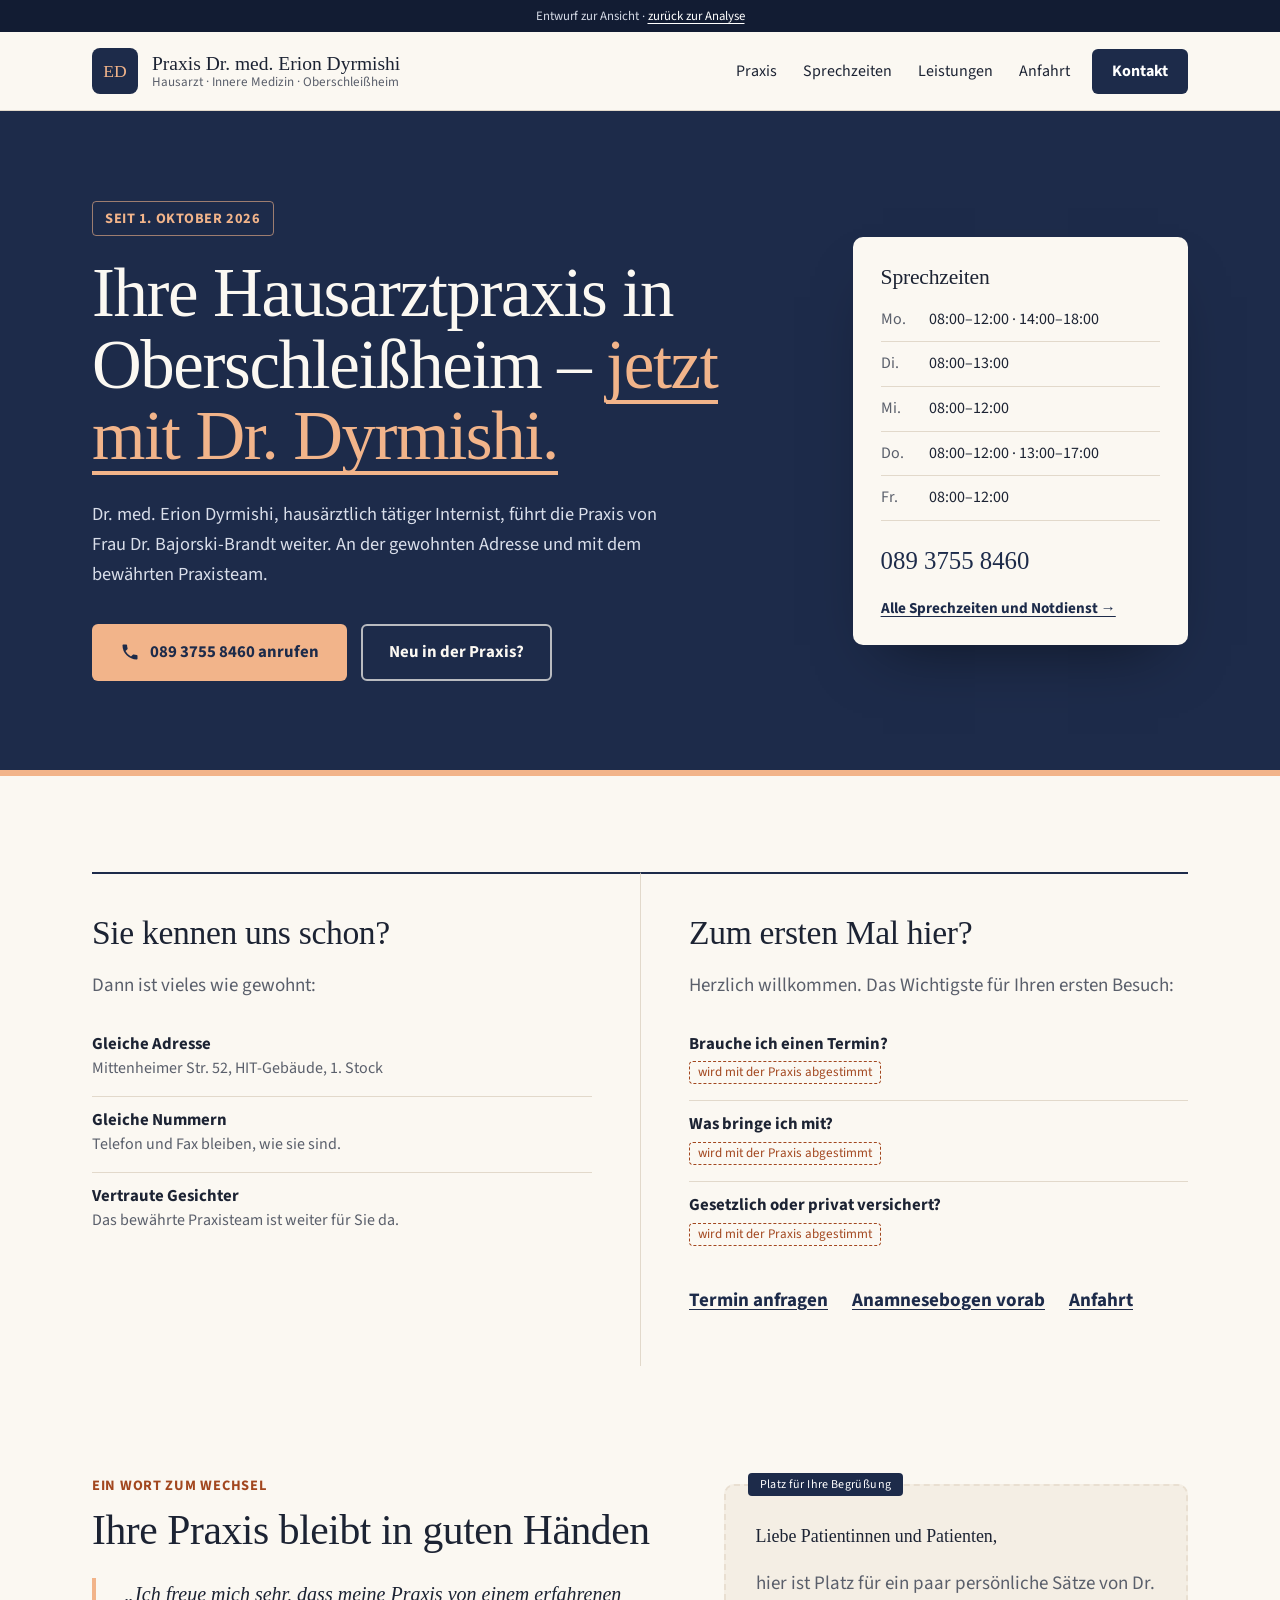
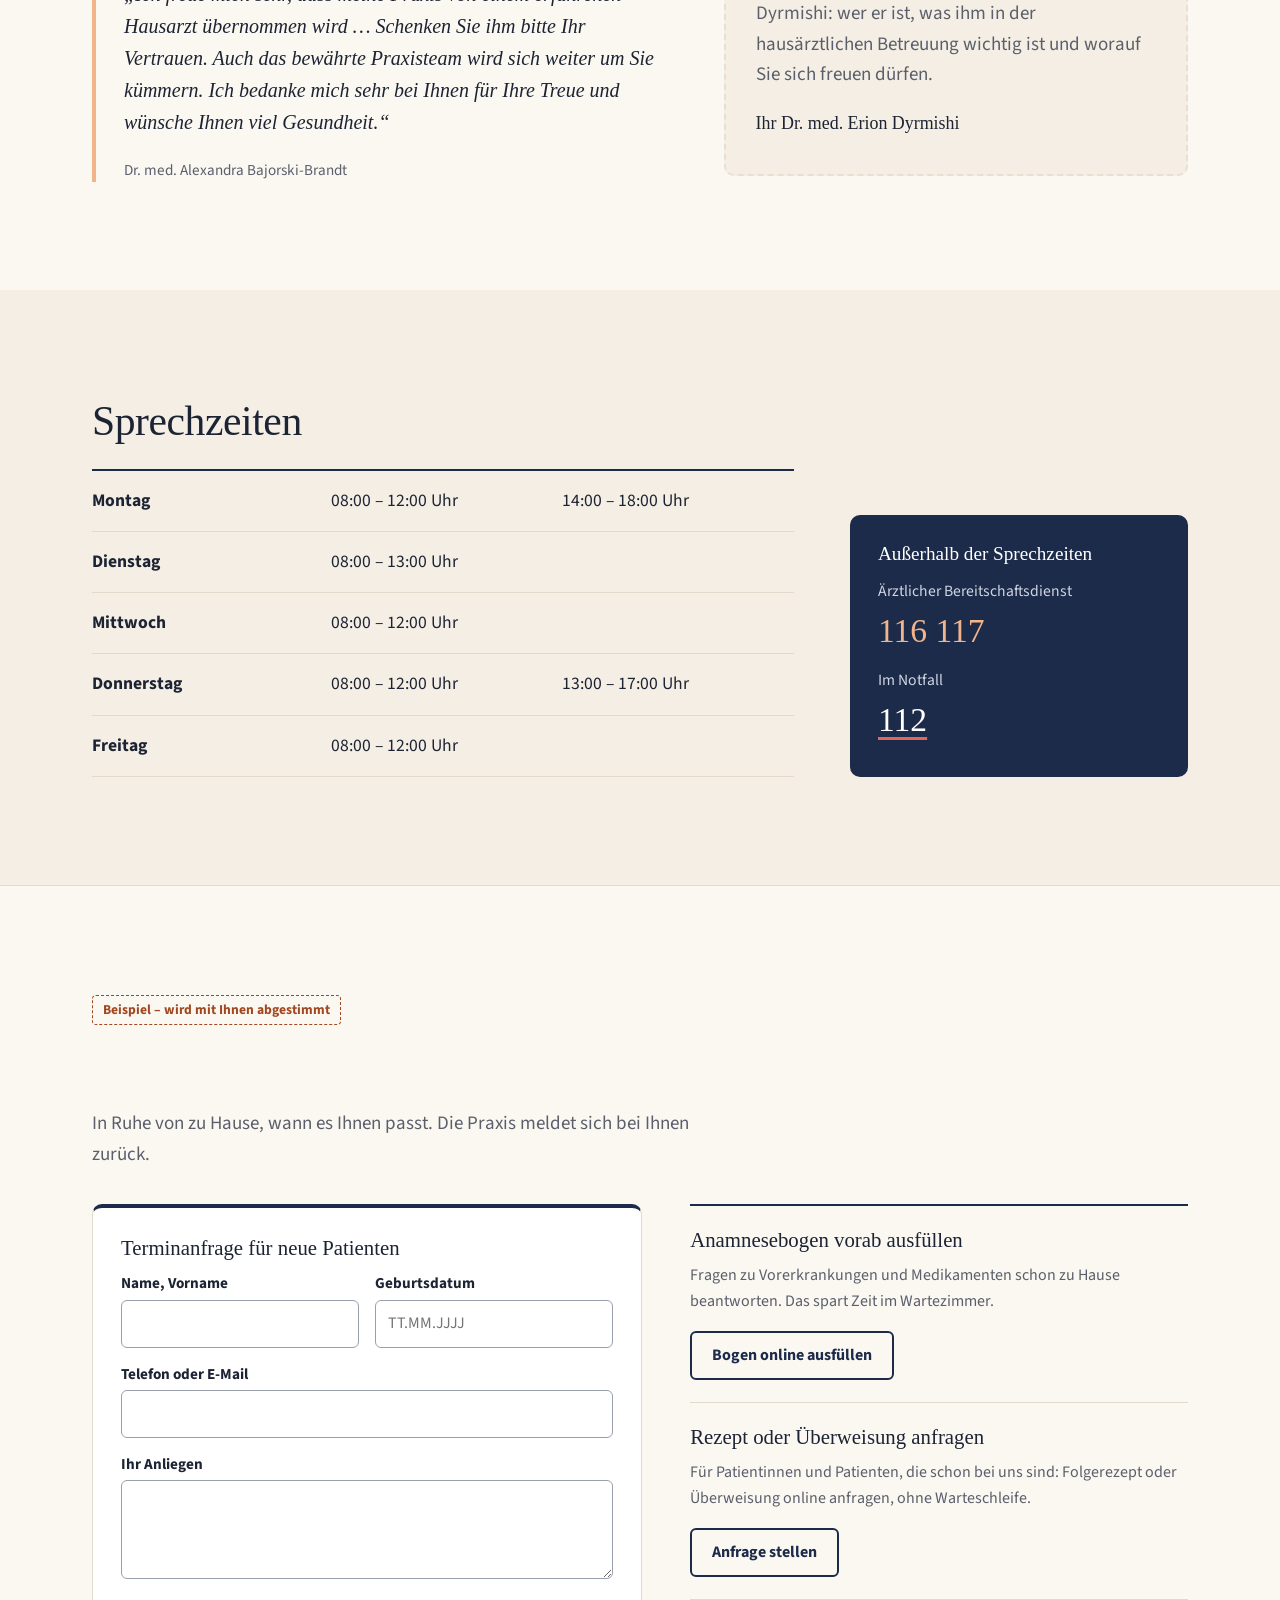
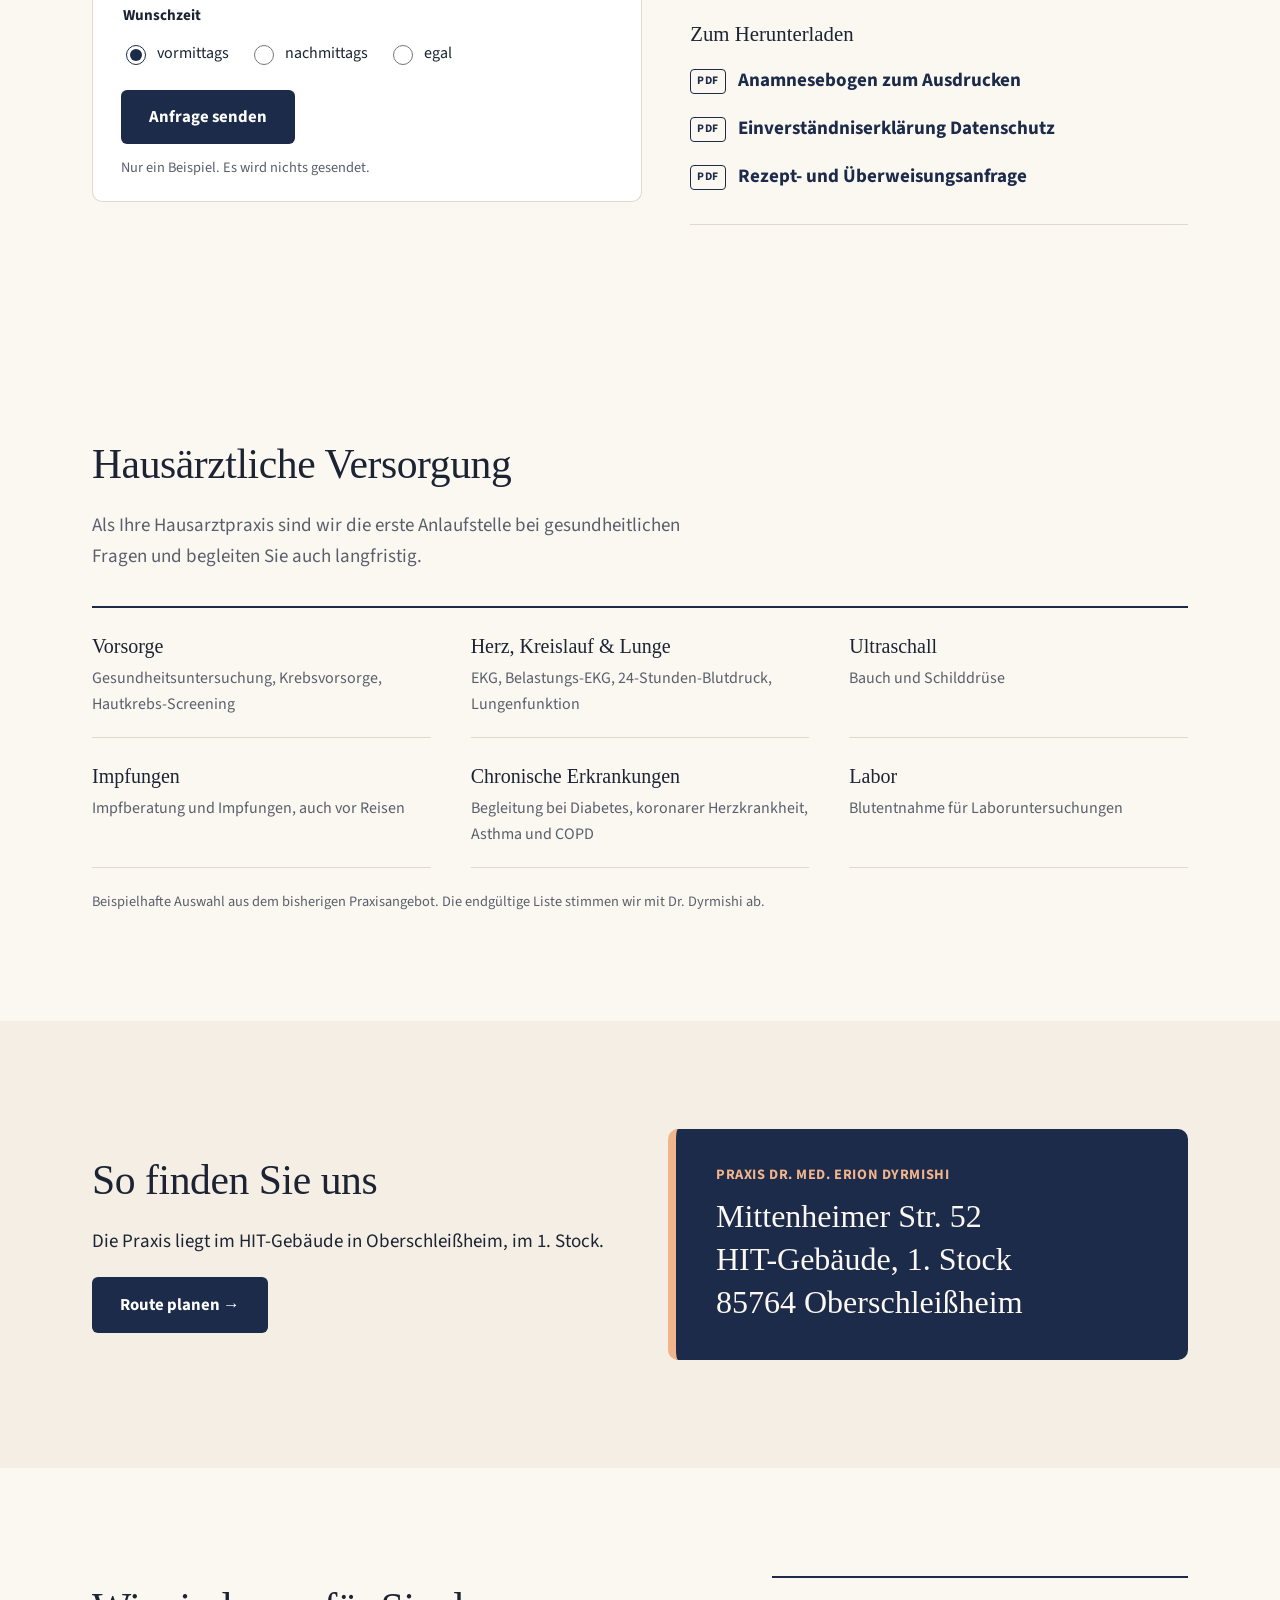
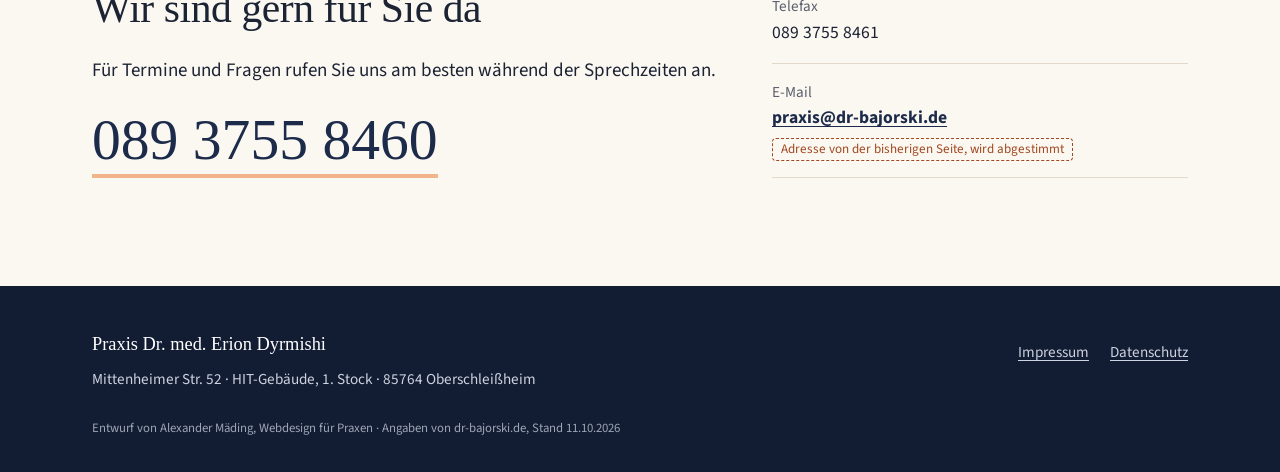
==== startseite/index.html @ 11bfc42f "startseite: online erledigen (terminanfrage, anamnese, rezept, downloads) als beispiel" ====
<!DOCTYPE html>
<html lang="de">
<head>
<meta charset="utf-8">
<meta name="viewport" content="width=device-width, initial-scale=1, viewport-fit=cover">
<title>Hausarztpraxis Dr. med. Erion Dyrmishi &middot; Oberschleißheim (Entwurf)</title>
<meta name="robots" content="noindex, nofollow">
<meta name="description" content="Entwurf: Hausarztpraxis Dr. med. Erion Dyrmishi, Hausarzt und Innere Medizin, Mittenheimer Str. 52, 85764 Oberschleißheim">
<meta name="theme-color" content="#1d2b4a">
<link rel="icon" href="data:image/svg+xml,%3Csvg xmlns='http://www.w3.org/2000/svg' viewBox='0 0 32 32'%3E%3Crect width='32' height='32' rx='8' fill='%231d2b4a'/%3E%3Ctext x='16' y='21' font-size='13' text-anchor='middle' fill='%23f2b48a' font-family='Georgia'%3EED%3C/text%3E%3C/svg%3E">
<link rel="preload" href="../fonts/lora-latin-500-normal.woff2" as="font" type="font/woff2" crossorigin>
<link rel="stylesheet" href="css/seite.css">
<script>document.documentElement.className += ' js';</script>
</head>
<body>

<a class="skip" href="#inhalt">Zum Inhalt springen</a>

<!-- Hinweis Entwurf - klein, damit es nicht stört -->
<p class="entwurf-hinweis">Entwurf zur Ansicht &middot; <a href="../">zurück zur Analyse</a></p>

<header class="kopf">
  <div class="wrap kopf-inner">
    <a class="logo" href="#inhalt">
      <span class="logo-zeichen" aria-hidden="true">ED</span>
      <span class="logo-text">
        <span class="logo-name">Praxis Dr. med. Erion Dyrmishi</span>
        <span class="logo-sub">Hausarzt &middot; Innere Medizin<span class="nur-breit"> &middot; Oberschleißheim</span></span>
      </span>
    </a>
    <button class="burger" type="button" aria-label="Menü" aria-expanded="false" aria-controls="hauptmenue"><span></span><span></span><span></span></button>
    <nav class="menue" id="hauptmenue" aria-label="Hauptmenü">
      <a href="#wechsel">Praxis</a>
      <a href="#sprechzeiten">Sprechzeiten</a>
      <a href="#leistungen">Leistungen</a>
      <a href="#anfahrt">Anfahrt</a>
      <a href="#kontakt" class="menue-kontakt">Kontakt</a>
    </nav>
  </div>
</header>

<main id="inhalt" tabindex="-1">

<!-- Hero - dunkle Farbfläche statt Foto, Übernahme steht im wichtigsten Satz -->
<section class="hero-bereich">
  <div class="wrap hero">
    <div class="hero-text">
      <p class="hero-chip">Seit 1. Oktober 2026</p>
      <h1 class="hero-titel">Ihre Hausarztpraxis in Oberschleißheim &ndash; <span class="unterstrich">jetzt mit Dr.&nbsp;Dyrmishi.</span></h1>
      <p class="hero-sub">Dr. med. Erion Dyrmishi, hausärztlich tätiger Internist, führt die Praxis von Frau Dr. Bajorski-Brandt weiter. An der gewohnten Adresse und mit dem bewährten Praxisteam.</p>
      <div class="hero-btns">
        <a href="tel:+498937558460" class="btn btn-hell hero-anruf">
          <svg class="icon" viewBox="0 0 24 24" aria-hidden="true"><path d="M6.6 10.8a15.2 15.2 0 0 0 6.6 6.6l2.2-2.2c.3-.3.7-.4 1-.2 1.1.4 2.3.6 3.6.6.6 0 1 .4 1 1V20c0 .6-.4 1-1 1A17 17 0 0 1 3 4c0-.6.4-1 1-1h3.5c.6 0 1 .4 1 1 0 1.3.2 2.5.6 3.6.1.3 0 .7-.2 1l-2.3 2.2z"/></svg>
          089&nbsp;3755&nbsp;8460 anrufen
        </a>
        <a href="#neu" class="btn btn-rahmen-hell">Neu in der Praxis?</a>
      </div>
    </div>

    <!-- Sprechzeiten-Karte statt Foto. Handy: nur "Heute" + Telefon (per CSS/JS) -->
    <aside class="zeiten-karte" aria-labelledby="karte-titel">
      <h2 class="karte-titel" id="karte-titel">Sprechzeiten</h2>
      <p class="heute-zeile js-heute" hidden></p>
      <table class="js-zeiten karte-tabelle">
        <tr data-tag="1"><th scope="row">Mo.</th><td>08:00&ndash;12:00 &middot; 14:00&ndash;18:00</td></tr>
        <tr data-tag="2"><th scope="row">Di.</th><td>08:00&ndash;13:00</td></tr>
        <tr data-tag="3"><th scope="row">Mi.</th><td>08:00&ndash;12:00</td></tr>
        <tr data-tag="4"><th scope="row">Do.</th><td>08:00&ndash;12:00 &middot; 13:00&ndash;17:00</td></tr>
        <tr data-tag="5"><th scope="row">Fr.</th><td>08:00&ndash;12:00</td></tr>
      </table>
      <a class="zeiten-tel" href="tel:+498937558460"><span class="nur-handy">Anrufen:&nbsp;</span>089&nbsp;3755&nbsp;8460</a>
      <a class="alle-zeiten" href="#sprechzeiten">Alle Sprechzeiten und Notdienst &rarr;</a>
    </aside>
  </div>
</section>

<!-- Zwei Wege: wer schon da war / wer neu ist (Idee von One Medical) -->
<section class="wege" aria-label="Schnellzugang">
  <div class="wrap wege-inner">
    <div class="weg weg-stamm">
      <h2 class="weg-titel">Sie kennen uns schon?</h2>
      <p class="weg-text">Dann ist vieles wie gewohnt:</p>
      <ul class="weg-liste">
        <li><h3>Gleiche Adresse</h3><p>Mittenheimer Str. 52, HIT-Gebäude, 1.&nbsp;Stock</p></li>
        <li><h3>Gleiche Nummern</h3><p>Telefon und Fax bleiben, wie sie sind.</p></li>
        <li><h3>Vertraute Gesichter</h3><p>Das bewährte Praxisteam ist weiter für Sie da.</p></li>
      </ul>
    </div>
    <div class="weg weg-neu" id="neu">
      <h2 class="weg-titel">Zum ersten Mal hier?</h2>
      <p class="weg-text">Herzlich willkommen. Das Wichtigste für Ihren ersten Besuch:</p>
      <!-- Platzhalter: Antworten mit Dr. Dyrmishi abstimmen, nichts erfinden -->
      <ul class="weg-liste weg-fragen">
        <li><h3>Brauche ich einen Termin?</h3><p class="platzhalter">wird mit der Praxis abgestimmt</p></li>
        <li><h3>Was bringe ich mit?</h3><p class="platzhalter">wird mit der Praxis abgestimmt</p></li>
        <li><h3>Gesetzlich oder privat versichert?</h3><p class="platzhalter">wird mit der Praxis abgestimmt</p></li>
      </ul>
      <p class="weg-links"><a href="#terminanfrage">Termin anfragen</a> <a href="#anamnese">Anamnesebogen vorab</a> <a href="#anfahrt">Anfahrt</a></p>
    </div>
  </div>
</section>

<!-- Wechsel - Brief von Frau Dr. Bajorski-Brandt (Original-Text von ihrer Seite, gekürzt) -->
<section class="abschnitt abschnitt-wechsel" id="wechsel">
  <div class="wrap wechsel">
    <div class="wechsel-text">
      <p class="eyebrow reveal">Ein Wort zum Wechsel</p>
      <h2 class="reveal">Ihre Praxis bleibt in guten Händen</h2>
      <figure class="zitat reveal">
        <blockquote>
          <p>&bdquo;Ich freue mich sehr, dass meine Praxis von einem erfahrenen Hausarzt übernommen wird &hellip; Schenken Sie ihm bitte Ihr Vertrauen. Auch das bewährte Praxisteam wird sich weiter um Sie kümmern. Ich bedanke mich sehr bei Ihnen für Ihre Treue und wünsche Ihnen viel Gesundheit.&ldquo;</p>
        </blockquote>
        <figcaption>Dr. med. Alexandra Bajorski-Brandt</figcaption>
      </figure>
    </div>
    <!-- Platzhalter: hier gehört ein Gruß von Dr. Dyrmishi selbst hin -->
    <div class="gruss-platz reveal">
      <span class="gruss-label">Platz für Ihre Begrüßung</span>
      <p class="gruss-titel">Liebe Patientinnen und Patienten,</p>
      <p>hier ist Platz für ein paar persönliche Sätze von Dr. Dyrmishi: wer er ist, was ihm in der hausärztlichen Betreuung wichtig ist und worauf Sie sich freuen dürfen.</p>
      <p class="gruss-unterschrift">Ihr Dr. med. Erion Dyrmishi</p>
    </div>
  </div>
</section>

<!-- Sprechzeiten ausführlich + Notfall -->
<section class="abschnitt abschnitt-zeiten" id="sprechzeiten">
  <div class="wrap zeiten">
    <div>
      <h2 class="reveal">Sprechzeiten</h2>
      <table class="zeiten-tabelle js-zeiten reveal">
        <tr data-tag="1"><th scope="row">Montag</th><td>08:00 &ndash; 12:00 Uhr</td><td>14:00 &ndash; 18:00 Uhr</td></tr>
        <tr data-tag="2"><th scope="row">Dienstag</th><td>08:00 &ndash; 13:00 Uhr</td><td></td></tr>
        <tr data-tag="3"><th scope="row">Mittwoch</th><td>08:00 &ndash; 12:00 Uhr</td><td></td></tr>
        <tr data-tag="4"><th scope="row">Donnerstag</th><td>08:00 &ndash; 12:00 Uhr</td><td>13:00 &ndash; 17:00 Uhr</td></tr>
        <tr data-tag="5"><th scope="row">Freitag</th><td>08:00 &ndash; 12:00 Uhr</td><td></td></tr>
      </table>
    </div>
    <div class="notfall reveal">
      <h3>Außerhalb der Sprechzeiten</h3>
      <p>Ärztlicher Bereitschaftsdienst</p>
      <a class="notfall-nr" href="tel:116117">116 117</a>
      <p>Im Notfall</p>
      <a class="notfall-nr notfall-112" href="tel:112">112</a>
    </div>
  </div>
</section>

<!-- Online erledigen - Beispiel-Funktionen, die dem Team Telefon und E-Mails abnehmen.
     Alles Attrappe: Formular verschickt nichts, Downloads sind Platzhalter -->
<section class="abschnitt abschnitt-online" id="online">
  <div class="wrap">
    <p class="beispiel-chip reveal">Beispiel &ndash; wird mit Ihnen abgestimmt</p>
    <h2 class="reveal">Vieles geht auch ohne Anruf</h2>
    <p class="abschnitt-text reveal">In Ruhe von zu Hause, wann es Ihnen passt. Die Praxis meldet sich bei Ihnen zurück.</p>

    <div class="online">
      <!-- Terminanfrage für neue Patienten -->
      <form class="termin-form reveal" id="terminanfrage" novalidate aria-describedby="termin-hinweis">
        <h3>Terminanfrage für neue Patienten</h3>
        <div class="feld-reihe">
          <p class="feld"><label for="t-name">Name, Vorname</label><input id="t-name" name="name" type="text" autocomplete="off"></p>
          <p class="feld"><label for="t-geb">Geburtsdatum</label><input id="t-geb" name="geburtsdatum" type="text" inputmode="numeric" placeholder="TT.MM.JJJJ" autocomplete="off"></p>
        </div>
        <p class="feld"><label for="t-kontakt">Telefon oder E-Mail</label><input id="t-kontakt" name="kontakt" type="text" autocomplete="off"></p>
        <p class="feld"><label for="t-anliegen">Ihr Anliegen</label><textarea id="t-anliegen" name="anliegen" rows="3"></textarea></p>
        <fieldset class="feld wunsch">
          <legend>Wunschzeit</legend>
          <label><input type="radio" name="wunsch" value="vormittags" checked> vormittags</label>
          <label><input type="radio" name="wunsch" value="nachmittags"> nachmittags</label>
          <label><input type="radio" name="wunsch" value="egal"> egal</label>
        </fieldset>
        <button class="btn btn-dunkel" type="submit">Anfrage senden</button>
        <p class="form-hinweis" id="termin-hinweis" role="status" aria-live="polite">Nur ein Beispiel. Es wird nichts gesendet.</p>
      </form>

      <div class="online-rechts">
        <!-- Anamnesebogen vorab -->
        <div class="online-punkt reveal" id="anamnese">
          <h3>Anamnesebogen vorab ausfüllen</h3>
          <p>Fragen zu Vorerkrankungen und Medikamenten schon zu Hause beantworten. Das spart Zeit im Wartezimmer.</p>
          <a href="#anamnese" class="btn btn-rahmen" data-demo="anamnese">Bogen online ausfüllen</a>
        </div>
        <!-- Rezept / Überweisung für Stammpatienten -->
        <div class="online-punkt reveal" id="rezept">
          <h3>Rezept oder Überweisung anfragen</h3>
          <p>Für Patientinnen und Patienten, die schon bei uns sind: Folgerezept oder Überweisung online anfragen, ohne Warteschleife.</p>
          <a href="#rezept" class="btn btn-rahmen" data-demo="rezept">Anfrage stellen</a>
        </div>
        <!-- Downloads - nur Beispiel-Titel, keine echten Dokumente -->
        <div class="online-punkt reveal" id="downloads">
          <h3>Zum Herunterladen</h3>
          <ul class="downloads">
            <li><a href="#downloads" data-demo="download"><span class="dl-typ">PDF</span>Anamnesebogen zum Ausdrucken</a></li>
            <li><a href="#downloads" data-demo="download"><span class="dl-typ">PDF</span>Einverständniserklärung Datenschutz</a></li>
            <li><a href="#downloads" data-demo="download"><span class="dl-typ">PDF</span>Rezept- und Überweisungsanfrage</a></li>
          </ul>
        </div>
      </div>
    </div>
  </div>
</section>

<!-- Leistungen - schlichte Liste statt Kacheln. Auswahl aus dem bisherigen Angebot, wird abgestimmt -->
<section class="abschnitt abschnitt-leistungen" id="leistungen">
  <div class="wrap">
    <h2 class="reveal">Hausärztliche Versorgung</h2>
    <p class="abschnitt-text reveal">Als Ihre Hausarztpraxis sind wir die erste Anlaufstelle bei gesundheitlichen Fragen und begleiten Sie auch langfristig.</p>
    <dl class="leistungen reveal">
      <div><dt>Vorsorge</dt><dd>Gesundheitsuntersuchung, Krebsvorsorge, Hautkrebs-Screening</dd></div>
      <div><dt>Herz, Kreislauf &amp; Lunge</dt><dd>EKG, Belastungs-EKG, 24-Stunden-Blutdruck, Lungenfunktion</dd></div>
      <div><dt>Ultraschall</dt><dd>Bauch und Schilddrüse</dd></div>
      <div><dt>Impfungen</dt><dd>Impfberatung und Impfungen, auch vor Reisen</dd></div>
      <div><dt>Chronische Erkrankungen</dt><dd>Begleitung bei Diabetes, koronarer Herzkrankheit, Asthma und COPD</dd></div>
      <div><dt>Labor</dt><dd>Blutentnahme für Laboruntersuchungen</dd></div>
    </dl>
    <p class="leistungen-hinweis reveal">Beispielhafte Auswahl aus dem bisherigen Praxisangebot. Die endgültige Liste stimmen wir mit Dr. Dyrmishi ab.</p>
  </div>
</section>

<!-- Anfahrt - Adresse groß als Farbfläche, Karte erst nach Klick (Datenschutz) -->
<section class="abschnitt abschnitt-anfahrt" id="anfahrt">
  <div class="wrap anfahrt">
    <div>
      <h2 class="reveal">So finden Sie uns</h2>
      <p class="reveal">Die Praxis liegt im HIT-Gebäude in Oberschleißheim, im 1.&nbsp;Stock.</p>
      <a href="#anfahrt" class="btn btn-dunkel reveal" data-demo="route">Route planen&nbsp;&rarr;</a>
    </div>
    <address class="adress-block reveal">
      <span class="adress-klein">Praxis Dr. med. Erion Dyrmishi</span>
      Mittenheimer Str.&nbsp;52<br>
      HIT-Gebäude, 1.&nbsp;Stock<br>
      85764 Oberschleißheim
    </address>
  </div>
</section>

<!-- Kontakt - Telefonnummer groß, sie ist das Wichtigste -->
<section class="abschnitt abschnitt-kontakt" id="kontakt">
  <div class="wrap kontakt">
    <div>
      <h2 class="reveal">Wir sind gern für Sie da</h2>
      <p class="reveal">Für Termine und Fragen rufen Sie uns am besten während der Sprechzeiten an.</p>
      <a class="kontakt-tel reveal" href="tel:+498937558460">089&nbsp;3755&nbsp;8460</a>
    </div>
    <ul class="kontakt-liste reveal">
      <li><span>Telefax</span>089&nbsp;3755&nbsp;8461</li>
      <li><span>E-Mail</span><a href="mailto:praxis@dr-bajorski.de" data-demo="mail">praxis@dr-bajorski.de</a><small class="platzhalter">Adresse von der bisherigen Seite, wird abgestimmt</small></li>
    </ul>
  </div>
</section>

</main>

<footer class="fuss">
  <div class="wrap fuss-inner">
    <div>
      <p class="fuss-name">Praxis Dr. med. Erion Dyrmishi</p>
      <p>Mittenheimer Str. 52 &middot; HIT-Gebäude, 1. Stock &middot; 85764 Oberschleißheim</p>
    </div>
    <p class="fuss-links"><a href="#inhalt" data-demo="recht">Impressum</a> <a href="#inhalt" data-demo="recht">Datenschutz</a></p>
  </div>
  <p class="wrap fuss-klein">Entwurf von Alexander Mäding, Webdesign für Praxen &middot; Angaben von dr-bajorski.de, Stand 11.10.2026</p>
</footer>

<!-- Handy hoch: Leiste unten. Handy quer: runder Anruf-Knopf -->
<div class="handy-leiste">
  <a href="tel:+498937558460" class="btn btn-dunkel">Anrufen</a>
  <a href="#sprechzeiten" class="btn btn-rahmen">Sprechzeiten</a>
</div>
<a class="anruf-rund" href="tel:+498937558460" aria-label="Praxis anrufen: 089 3755 8460">
  <svg class="icon" viewBox="0 0 24 24" aria-hidden="true"><path d="M6.6 10.8a15.2 15.2 0 0 0 6.6 6.6l2.2-2.2c.3-.3.7-.4 1-.2 1.1.4 2.3.6 3.6.6.6 0 1 .4 1 1V20c0 .6-.4 1-1 1A17 17 0 0 1 3 4c0-.6.4-1 1-1h3.5c.6 0 1 .4 1 1 0 1.3.2 2.5.6 3.6.1.3 0 .7-.2 1l-2.3 2.2z"/></svg>
</a>

<p class="hinweis-toast" id="hinweis" role="status" aria-live="polite"></p>

<script src="js/seite.js"></script>
</body>
</html>
---- startseite/css/seite.css ----
/* Entwurf Startseite Dyrmishi - eigene Seite, gleiche Farben wie die Analyse */

/* Schriften lokal (OFL) */
@font-face {
  font-family: "Lora";
  src: url("../../fonts/lora-latin-500-normal.woff2") format("woff2");
  font-weight: 500;
  font-style: normal;
  font-display: swap;
}
@font-face {
  font-family: "Lora";
  src: url("../../fonts/lora-latin-500-italic.woff2") format("woff2");
  font-weight: 500;
  font-style: italic;
  font-display: swap;
}
@font-face {
  font-family: "Source Sans 3";
  src: url("../../fonts/source-sans-3-latin-400-normal.woff2") format("woff2");
  font-weight: 400;
  font-display: swap;
}
@font-face {
  font-family: "Source Sans 3";
  src: url("../../fonts/source-sans-3-latin-700-normal.woff2") format("woff2");
  font-weight: 700;
  font-display: swap;
}

/* Nachtrag: mutiger, ohne Grün und ohne weiche Blobs.
   Tinte (Nachtblau) als große Fläche, Apricot als einziger warmer Akzent, Papier als Grund.
   Kontraste: Papier auf Tinte 13:1, Apricot auf Tinte 7,8:1, Terrakotta auf Papier 5,7:1 */
:root {
  --tinte: #1d2b4a;
  --tinte-tief: #121c33;
  --tinte-2: #2a3a5e;
  --apricot: #f2b48a;
  --apricot-hell: #fbe3d1;
  --terrakotta: #a2471f;
  --papier: #fbf8f2;
  --papier-2: #f4eee4;
  --sand: #e9dfd1;
  --text: #1c2333;
  --grau: #5a5f6b;
  --linie: #e2d9cb;
  --rot: #a83a2c;
  --serif: "Lora", Georgia, "Times New Roman", serif;
  --sans: "Source Sans 3", -apple-system, BlinkMacSystemFont, "Segoe UI", Roboto, Arial, sans-serif;
  --radius: 10px; /* bewusst kleine Radien, wirkt weniger nach Baukasten */
}

*, *::before, *::after { box-sizing: border-box; }
html { scroll-behavior: smooth; -webkit-text-size-adjust: 100%; }

body {
  margin: 0;
  font-family: var(--sans);
  font-size: 1.1875rem; /* 19px wie NHS, in rem damit "Schrift größer" greift */
  line-height: 1.6;
  color: var(--text);
  background: var(--papier);
}

h1, h2, h3 {
  font-family: var(--serif);
  font-weight: 500;
  line-height: 1.15;
  margin: 0 0 .55em;
  overflow-wrap: break-word;
  hyphens: auto;
}
h2 { font-size: clamp(1.8rem, 3.4vw, 2.6rem); letter-spacing: -.01em; }
h3 { font-size: 1.2rem; }
p { margin: 0 0 1em; }
a { color: var(--tinte); text-underline-offset: 3px; }
a:hover { color: var(--terrakotta); }
a:focus-visible, button:focus-visible, main:focus-visible {
  outline: 3px solid var(--terrakotta);
  outline-offset: 3px;
}
main:focus { outline: none; }

.wrap { max-width: 1160px; margin: 0 auto; padding: 0 32px; }
section[id] { scroll-margin-top: 84px; }

/* Zum Inhalt springen - nur bei Tastatur sichtbar */
.skip {
  position: absolute;
  left: 12px;
  top: -60px;
  z-index: 100;
  padding: 10px 16px;
  background: var(--tinte);
  color: #fff;
  border-radius: 6px;
}
.skip:focus { top: 12px; color: #fff; }

.entwurf-hinweis {
  margin: 0;
  padding: 6px 16px;
  background: var(--tinte-tief);
  color: #d5dae6;
  font-size: .8rem;
  text-align: center;
}
.entwurf-hinweis a { color: #fff; }

/* Kopf */
.kopf {
  position: sticky;
  top: 0;
  z-index: 20;
  background: var(--papier);
  border-bottom: 1px solid var(--linie);
}
.kopf-inner {
  display: flex;
  align-items: center;
  justify-content: space-between;
  min-height: 78px;
  gap: 20px;
}
.logo { display: flex; align-items: center; gap: 14px; text-decoration: none; color: var(--text); }
.logo-zeichen {
  width: 46px; height: 46px;
  border-radius: 8px;
  background: var(--tinte);
  color: var(--apricot);
  font-family: var(--serif);
  font-size: 1.1rem;
  display: flex;
  align-items: center;
  justify-content: center;
  flex-shrink: 0;
}
.logo-text { line-height: 1.2; }
.logo-name { display: block; font-family: var(--serif); font-size: 1.22rem; }
.logo-sub { display: block; font-size: .82rem; color: var(--grau); }
.nur-schmal, .nur-handy { display: none; }

.menue { display: flex; align-items: center; gap: 2px; }
.menue a {
  padding: 12px 12px;
  text-decoration: none;
  color: var(--text);
  font-size: 1rem;
  white-space: nowrap;
}
.menue a:hover { color: var(--terrakotta); text-decoration: underline; }
.menue .menue-kontakt {
  margin-left: 8px;
  padding: 10px 20px;
  border-radius: 6px;
  background: var(--tinte);
  color: #fff;
  font-weight: 700;
}
.menue .menue-kontakt:hover { background: var(--tinte-tief); color: #fff; text-decoration: none; }
.burger { display: none; }

/* Hero - große Tinten-Fläche, keine Deko-Formen */
.hero-bereich {
  background: var(--tinte);
  color: var(--papier);
  border-bottom: 6px solid var(--apricot);
}
.hero {
  display: grid;
  grid-template-columns: 1.35fr .65fr;
  gap: 64px;
  align-items: center;
  padding-top: clamp(48px, 7vw, 104px);
  padding-bottom: clamp(48px, 7vw, 96px);
}
.hero-chip {
  display: inline-block;
  margin-bottom: 22px;
  padding: 5px 12px;
  border: 1px solid rgba(242,180,138,.6);
  border-radius: 4px;
  color: var(--apricot);
  font-size: .9rem;
  font-weight: 700;
  letter-spacing: .04em;
  text-transform: uppercase;
}
.hero-titel {
  font-size: clamp(2.3rem, 5.4vw, 4.3rem);
  line-height: 1.04;
  letter-spacing: -.02em;
  margin-bottom: 26px;
  max-width: 12.5em;
  hyphens: manual;
}
/* Akzent ohne Kursiv: kräftige Apricot-Linie unter dem neuen Namen */
.unterstrich {
  color: var(--apricot);
  background-image: linear-gradient(var(--apricot), var(--apricot));
  background-size: 100% 4px;
  background-position: 0 96%;
  background-repeat: no-repeat;
  padding-bottom: 4px;
}
.hero-sub { font-size: 1.15rem; line-height: 1.65; color: #d9deea; max-width: 32em; }
.hero-btns { display: flex; flex-wrap: wrap; gap: 14px; margin-top: 34px; }

/* Karte Sprechzeiten auf der dunklen Fläche */
.zeiten-karte {
  background: var(--papier);
  color: var(--text);
  border-radius: var(--radius);
  padding: 28px 28px 22px;
  box-shadow: 0 30px 60px -30px rgba(0,0,0,.5);
}
.karte-titel { font-size: 1.35rem; margin-bottom: 8px; }
.karte-tabelle { width: 100%; border-collapse: collapse; font-size: 1rem; }
.karte-tabelle th, .karte-tabelle td { padding: 9px 0; border-bottom: 1px solid var(--linie); text-align: left; vertical-align: top; }
.karte-tabelle th { width: 3em; font-weight: 400; color: var(--grau); }
.karte-tabelle tr.heute th, .karte-tabelle tr.heute td { font-weight: 700; color: var(--text); }
.karte-tabelle tr.heute td::after {
  content: "heute";
  margin-left: 8px;
  padding: 1px 8px;
  border-radius: 4px;
  background: var(--apricot);
  color: var(--tinte);
  font-size: .75rem;
  font-weight: 700;
  vertical-align: 2px;
}
.heute-zeile { display: none; }
.zeiten-tel {
  display: inline-block;
  margin-top: 14px;
  padding: 6px 0;
  font-family: var(--serif);
  font-size: 1.55rem;
  color: var(--tinte);
  text-decoration: none;
}
.zeiten-tel:hover { color: var(--terrakotta); }
.alle-zeiten { display: block; padding: 10px 0 2px; font-size: .95rem; font-weight: 700; }

/* Zwei Wege */
.wege { background: var(--papier); padding: clamp(56px, 8vw, 96px) 0 0; }
.wege-inner { display: grid; grid-template-columns: 1fr 1fr; gap: 0; }
.weg { border-top: 2px solid var(--tinte); }
.weg { padding: 40px 48px 40px 0; }
.weg-neu { padding: 40px 0 40px 48px; border-left: 1px solid var(--linie); }
.weg-titel { font-size: clamp(1.6rem, 2.8vw, 2.1rem); }
.weg-text { color: var(--grau); }
.weg-liste { list-style: none; margin: 0 0 8px; padding: 0; }
.weg-liste li { padding: 14px 0; border-bottom: 1px solid var(--linie); }
.weg-liste li:last-child { border-bottom: 0; }
.weg-liste h3 { font-family: var(--sans); font-weight: 700; font-size: 1.05rem; margin: 0 0 2px; }
.weg-liste p { margin: 0; color: var(--grau); font-size: 1rem; }
.platzhalter {
  display: inline-block;
  margin-top: 2px;
  padding: 0 8px;
  border: 1px dashed var(--terrakotta);
  border-radius: 4px;
  color: var(--terrakotta) !important;
  font-size: .82rem !important;
}
.weg-links { margin: 14px 0 0; display: flex; gap: 24px; }
.weg-links a { font-weight: 700; padding: 10px 0; }

/* Abschnitte */
.abschnitt { padding: clamp(64px, 9vw, 108px) 0; }
.abschnitt-wechsel { background: var(--papier); }
.abschnitt-zeiten { background: var(--papier-2); }
.abschnitt-leistungen { background: var(--papier); }
.abschnitt-anfahrt { background: var(--papier-2); }
.abschnitt-kontakt { background: var(--papier); }
.eyebrow { font-size: .9rem; font-weight: 700; letter-spacing: .05em; text-transform: uppercase; color: var(--terrakotta); margin-bottom: 10px; }
.abschnitt-text { max-width: 640px; color: var(--grau); margin-bottom: 34px; }

/* Wechsel */
.wechsel { display: grid; grid-template-columns: 1.1fr .9fr; gap: 64px; align-items: start; }
.zitat { position: relative; margin: 22px 0 0; padding: 0 0 0 28px; border-left: 4px solid var(--apricot); }
.zitat blockquote { margin: 0; }
.zitat p { font-family: var(--serif); font-style: italic; font-size: 1.25rem; line-height: 1.6; }
.zitat figcaption { color: var(--grau); font-size: .95rem; }
.gruss-platz {
  position: relative;
  margin-top: 10px;
  padding: 36px 30px 18px;
  border: 2px dashed var(--sand);
  border-radius: var(--radius);
  background: var(--papier-2);
  color: var(--grau);
}
.gruss-label {
  position: absolute;
  top: -13px;
  left: 22px;
  padding: 2px 12px;
  border-radius: 4px;
  background: var(--tinte);
  color: #fff;
  font-size: .75rem;
  letter-spacing: .03em;
}
.gruss-titel, .gruss-unterschrift { font-family: var(--serif); color: var(--text); font-size: 1.12rem; }

/* Sprechzeiten ausführlich */
.zeiten { display: grid; grid-template-columns: 1.35fr .65fr; gap: 56px; align-items: end; }
.zeiten-tabelle { width: 100%; border-collapse: collapse; font-size: 1.1rem; border-top: 2px solid var(--tinte); }
.zeiten-tabelle th, .zeiten-tabelle td { padding: 16px 12px 16px 0; border-bottom: 1px solid var(--linie); text-align: left; }
.zeiten-tabelle th { font-weight: 700; width: 34%; }
.zeiten-tabelle tr.heute th, .zeiten-tabelle tr.heute td { background: var(--apricot-hell); }
.zeiten-tabelle tr.heute th { padding-left: 14px; }
.zeiten-tabelle tr.heute th::after { content: " · heute"; font-weight: 400; color: var(--terrakotta); font-size: .9rem; }
.notfall { background: var(--tinte); color: var(--papier); border-radius: var(--radius); padding: 28px 28px 20px; }
.notfall h3 { margin-bottom: 14px; color: #fff; }
.notfall p { color: #cfd5e2; margin: 0; font-size: .98rem; }
.notfall-nr {
  display: inline-flex;
  align-items: center;
  min-height: 48px; /* Tippfläche */
  margin-bottom: 10px;
  font-family: var(--serif);
  font-size: 2.1rem;
  color: var(--apricot);
  text-decoration: none;
}
.notfall-nr:hover { color: #fff; }
.notfall-112 { color: #fff; text-decoration: underline; text-decoration-color: #e0675a; text-decoration-thickness: 3px; text-underline-offset: 6px; }

/* Leistungen - schlichte Liste */
.leistungen {
  display: grid;
  grid-template-columns: repeat(3, 1fr);
  gap: 0 40px;
  margin: 0;
  border-top: 2px solid var(--tinte);
}
.leistungen > div { padding: 22px 0 20px; border-bottom: 1px solid var(--linie); }
.leistungen dt { font-family: var(--serif); font-size: 1.25rem; margin-bottom: 4px; }
.leistungen dd { margin: 0; color: var(--grau); font-size: 1rem; }
.leistungen-hinweis { margin: 22px 0 0; font-size: .9rem; color: var(--grau); }

/* Anfahrt */
.anfahrt { display: grid; grid-template-columns: 1fr 1fr; gap: 56px; align-items: center; }
.adress-block {
  font-style: normal;
  font-family: var(--serif);
  font-size: clamp(1.5rem, 2.6vw, 2rem);
  line-height: 1.35;
  padding: 36px 40px;
  background: var(--tinte);
  color: var(--papier);
  border-radius: var(--radius);
  border-left: 8px solid var(--apricot);
}
.adress-klein { display: block; font-family: var(--sans); font-size: .9rem; color: var(--apricot); font-weight: 700; letter-spacing: .04em; text-transform: uppercase; margin-bottom: 10px; }

/* Kontakt */
.kontakt { display: grid; grid-template-columns: 1.2fr .8fr; gap: 56px; align-items: end; }
.kontakt-tel {
  display: inline-block;
  font-family: var(--serif);
  font-size: clamp(2.2rem, 5vw, 3.6rem);
  color: var(--tinte);
  text-decoration: none;
  border-bottom: 4px solid var(--apricot);
  line-height: 1.2;
}
.kontakt-tel:hover { color: var(--terrakotta); }
.kontakt-liste { list-style: none; margin: 0; padding: 0; border-top: 2px solid var(--tinte); }
.kontakt-liste li { display: flex; flex-direction: column; padding: 16px 0; border-bottom: 1px solid var(--linie); font-size: 1.1rem; }
.kontakt-liste span { color: var(--grau); font-size: .95rem; }
.kontakt-liste a { font-weight: 700; overflow-wrap: anywhere; }
.kontakt-liste .platzhalter { align-self: flex-start; margin-top: 6px; }

/* Fuß */
.fuss { background: var(--tinte-tief); color: #cdd3e0; padding: 44px 0 34px; font-size: .95rem; }
.fuss-inner { display: flex; justify-content: space-between; gap: 24px; flex-wrap: wrap; }
.fuss p { margin: 0 0 .4em; }
.fuss-name { font-family: var(--serif); font-size: 1.15rem; color: #fff; }
.fuss-links a { color: #cdd3e0; margin-left: 18px; padding: 10px 0; display: inline-block; }
.fuss .fuss-klein { margin: 20px auto 0; font-size: .8rem; opacity: .75; }

/* Buttons - eckiger, kräftiger */
.btn {
  display: inline-flex;
  align-items: center;
  justify-content: center;
  gap: 10px;
  min-height: 54px;
  padding: 13px 26px;
  border-radius: 6px;
  font-family: var(--sans);
  font-size: 1.05rem;
  font-weight: 700;
  text-decoration: none;
  border: 2px solid transparent;
  transition: background .2s, color .2s;
  cursor: pointer;
}
.btn-hell { background: var(--apricot); color: var(--tinte); }
.btn-hell:hover { background: #f7c9a8; color: var(--tinte); }
.btn-rahmen-hell { border-color: rgba(251,248,242,.7); color: var(--papier); }
.btn-rahmen-hell:hover { background: rgba(255,255,255,.08); color: #fff; }
.btn-dunkel { background: var(--tinte); color: #fff; }
.btn-dunkel:hover { background: var(--tinte-tief); color: #fff; }
.btn-rahmen { border-color: var(--tinte); color: var(--tinte); background: var(--papier); }
.icon { width: 20px; height: 20px; fill: currentColor; flex-shrink: 0; }

.handy-leiste, .anruf-rund { display: none; }

/* Hinweis bei Klick auf Attrappen */
.hinweis-toast {
  position: fixed;
  left: 50%;
  bottom: 24px;
  z-index: 40;
  width: max-content;
  max-width: calc(100% - 32px);
  margin: 0;
  padding: 12px 18px;
  border-radius: 8px;
  background: var(--tinte-tief);
  color: #fff;
  font-size: .92rem;
  text-align: center;
  box-shadow: 0 10px 30px rgba(0,0,0,.2);
  opacity: 0;
  transform: translate(-50%, 10px);
  pointer-events: none;
  transition: opacity .3s, transform .3s;
}
.hinweis-toast.an { opacity: 1; transform: translate(-50%, 0); }

/* Einblenden beim Scrollen - nur mit JS, dezent */
.js .reveal { opacity: 0; transform: translateY(14px); transition: opacity .6s ease, transform .6s ease; }
.js .reveal.sichtbar { opacity: 1; transform: none; }


/* ================= Responsive ================= */

/* 1024: Fachrichtung gekürzt statt ausgeblendet */
@media (max-width: 1100px) {
  .menue a { padding: 12px 8px; }
  .nur-breit { display: none; }
  .nur-schmal { display: inline; }
  .hero { gap: 40px; }
}

/* Tablet: Menü wird zum Burger, Hero bleibt zweispaltig bis 760 */
@media (max-width: 960px) {
  .burger {
    display: flex;
    flex-direction: column;
    justify-content: center;
    gap: 6px;
    width: 48px; height: 48px;
    padding: 0 12px;
    border: 1px solid var(--linie);
    border-radius: 6px;
    background: var(--papier);
    cursor: pointer;
  }
  .burger span { display: block; height: 2px; background: var(--text); border-radius: 2px; transition: transform .25s, opacity .25s; }
  .burger[aria-expanded="true"] span:nth-child(1) { transform: translateY(8px) rotate(45deg); }
  .burger[aria-expanded="true"] span:nth-child(2) { opacity: 0; }
  .burger[aria-expanded="true"] span:nth-child(3) { transform: translateY(-8px) rotate(-45deg); }
  .menue {
    display: none;
    position: absolute;
    left: 0; right: 0; top: 100%;
    flex-direction: column;
    align-items: stretch;
    gap: 0;
    padding: 8px 24px 22px;
    background: var(--papier);
    border-bottom: 1px solid var(--linie);
    box-shadow: 0 20px 30px -20px rgba(0,0,0,.2);
  }
  .menue.offen { display: flex; }
  .menue a { padding: 14px 4px; border-bottom: 1px solid var(--linie); font-size: 1.08rem; }
  .menue .menue-kontakt { margin: 14px 0 0; text-align: center; border: 0; }
  .hero { grid-template-columns: 1.15fr .85fr; gap: 32px; }
  .hero-titel { font-size: clamp(2.2rem, 5.6vw, 3.2rem); }
  .wechsel { grid-template-columns: 1fr; gap: 40px; }
  .leistungen { grid-template-columns: repeat(2, 1fr); }
  .zeiten { grid-template-columns: 1.2fr .8fr; gap: 32px; }
  .anfahrt, .kontakt { gap: 32px; }
}

@media (max-width: 760px) {
  .hero { grid-template-columns: 1fr; gap: 28px; }
}

/* Handy hoch */
@media (max-width: 720px) {
  body { font-size: 1.0625rem; }
  .wrap { padding: 0 20px; }
  .kopf-inner { min-height: 66px; }
  .logo-zeichen { width: 40px; height: 40px; font-size: 1rem; }
  .logo-name { font-size: 1.02rem; }
  .logo-sub { font-size: .76rem; }
  .hero { padding-top: 30px; padding-bottom: 32px; }
  .hero-chip { margin-bottom: 14px; font-size: .8rem; }
  .hero-titel { font-size: 2.15rem; margin-bottom: 16px; }
  .hero-sub { font-size: 1.02rem; }
  .hero-btns { margin-top: 20px; }
  .hero-btns .btn { flex: 1 1 auto; }
  /* Telefon steht in der Karte, im Hero nur einmal */
  .hero-anruf { display: none; }
  .btn { white-space: nowrap; padding: 12px 20px; }
  /* Karte: nur "Heute" + Telefon */
  .zeiten-karte { padding: 20px 20px 16px; }
  .karte-titel { font-size: 1.1rem; margin-bottom: 4px; }
  .js .karte-tabelle { display: none; }
  .js .heute-zeile { display: block; margin: 0; font-size: 1.05rem; font-weight: 700; }
  .nur-handy { display: inline; }
  .zeiten-tel {
    display: flex;
    justify-content: center;
    width: 100%;
    margin-top: 14px;
    padding: 12px;
    border-radius: 6px;
    background: var(--tinte);
    color: #fff;
    font-family: var(--sans);
    font-weight: 700;
    font-size: 1.08rem;
  }
  .zeiten-tel:hover { color: #fff; }
  .wege-inner { grid-template-columns: 1fr; }
  .weg, .weg-neu { padding: 28px 0; border-left: 0; }
  .weg-neu { border-top: 1px solid var(--linie); }
  .zeiten, .anfahrt, .kontakt { grid-template-columns: 1fr; gap: 28px; }
  .zeiten-tabelle { font-size: 1rem; }
  .zeiten-tabelle th, .zeiten-tabelle td { display: block; padding: 0 12px; border: 0; }
  .zeiten-tabelle tr { display: block; border-bottom: 1px solid var(--linie); padding: 10px 0; }
  .zeiten-tabelle td:empty { display: none; }
  .zeiten-tabelle th { width: auto; padding-bottom: 2px; }
  .zeiten-tabelle tr.heute { background: var(--apricot-hell); }
  .zeiten-tabelle tr.heute th, .zeiten-tabelle tr.heute td { background: none; }
  .zeiten-tabelle tr.heute th { padding-left: 12px; }
  /* Leistungen: schlichte Liste, eine Spalte */
  .leistungen { grid-template-columns: 1fr; }
  .leistungen > div { padding: 14px 0; }
  .leistungen dt { font-size: 1.12rem; }
  .gruss-platz { padding: 30px 20px 12px; }
  .zitat { padding-left: 18px; }
  .zitat p { font-size: 1.1rem; }
  .adress-block { padding: 26px 24px; }
  .fuss-links a { margin: 0 18px 0 0; }
  .handy-leiste {
    display: flex;
    gap: 10px;
    position: fixed;
    left: 0; right: 0; bottom: 0;
    z-index: 25;
    padding: 10px 12px calc(10px + env(safe-area-inset-bottom));
    background: var(--papier);
    border-top: 1px solid var(--linie);
    transition: transform .3s;
  }
  .handy-leiste .btn { flex: 1; min-height: 48px; }
  .handy-leiste.weg { transform: translateY(110%); }
  .fuss { padding-bottom: 100px; }
  .hinweis-toast { bottom: 84px; }
}

/* iPhone SE / 320px */
@media (max-width: 360px) {
  .wrap { padding: 0 16px; }
  .logo-name { font-size: .94rem; }
  .logo-sub { display: none; }
  .hero-titel { font-size: 1.9rem; }
  .btn { font-size: .95rem; padding: 12px 16px; }
}

/* Handy quer: Kopf nicht festkleben, Leiste weg, dafür runder Anruf-Knopf */
@media (max-height: 500px) and (orientation: landscape) {
  .kopf { position: static; }
  .handy-leiste { display: none; }
  .anruf-rund {
    display: flex;
    align-items: center;
    justify-content: center;
    position: fixed;
    right: 14px;
    bottom: 14px;
    z-index: 25;
    width: 52px; height: 52px;
    border-radius: 50%;
    background: var(--tinte);
    color: var(--apricot);
    box-shadow: 0 8px 20px rgba(0,0,0,.25);
  }
  .anruf-rund .icon { width: 24px; height: 24px; }
  .hero { padding-top: 24px; padding-bottom: 28px; }
  .hero-titel { font-size: 2rem; }
}

@media (prefers-reduced-motion: reduce) {
  html { scroll-behavior: auto; }
  .js .reveal { opacity: 1; transform: none; transition: none; }
  .btn, .handy-leiste { transition: none; }
}

/* ---------- Online erledigen (Beispiel) ---------- */
.abschnitt-online { background: var(--papier); border-top: 1px solid var(--linie); }
.beispiel-chip {
  display: inline-block;
  margin-bottom: 14px;
  padding: 3px 10px;
  border: 1px dashed var(--terrakotta);
  border-radius: 4px;
  color: var(--terrakotta);
  font-size: .85rem;
  font-weight: 700;
}
.online { display: grid; grid-template-columns: 1.05fr .95fr; gap: 48px; align-items: start; }
.termin-form {
  background: #fff;
  border: 1px solid var(--linie);
  border-top: 4px solid var(--tinte);
  border-radius: var(--radius);
  padding: 28px 28px 22px;
}
.termin-form h3, .online-punkt h3 { font-size: 1.3rem; }
.feld-reihe { display: grid; grid-template-columns: 1fr 1fr; gap: 0 16px; }
.feld { margin: 0 0 14px; }
.feld label, .feld legend { display: block; font-weight: 700; font-size: .95rem; margin-bottom: 4px; }
.feld input[type="text"], .feld textarea {
  width: 100%;
  min-height: 48px;
  padding: 10px 12px;
  border: 1.5px solid #9aa0ab;
  border-radius: 6px;
  background: #fff;
  font: inherit;
  font-size: 1rem;
  color: var(--text);
}
.feld textarea { resize: vertical; }
.feld input:focus, .feld textarea:focus { outline: 3px solid var(--apricot); outline-offset: 1px; border-color: var(--tinte); }
.wunsch { border: 0; padding: 0; display: flex; flex-wrap: wrap; gap: 4px 20px; }
.wunsch legend { width: 100%; }
.wunsch label { display: inline-flex; align-items: center; gap: 8px; min-height: 44px; font-weight: 400; font-size: 1rem; margin: 0; }
.wunsch input { width: 20px; height: 20px; accent-color: var(--tinte); }
.form-hinweis { margin: 12px 0 0; font-size: .9rem; color: var(--grau); }
.form-hinweis.an { padding: 10px 14px; border-radius: 6px; background: var(--apricot-hell); color: var(--text); font-weight: 700; }
.online-rechts { display: grid; gap: 0; border-top: 2px solid var(--tinte); }
.online-punkt { padding: 22px 0; border-bottom: 1px solid var(--linie); }
.online-punkt p { color: var(--grau); font-size: 1rem; }
.online-punkt .btn { min-height: 48px; padding: 10px 20px; font-size: 1rem; }
.downloads { list-style: none; margin: 0; padding: 0; }
.downloads a { display: flex; align-items: center; gap: 12px; min-height: 48px; padding: 6px 0; font-weight: 700; text-decoration: none; }
.downloads a:hover { text-decoration: underline; }
.dl-typ { flex-shrink: 0; padding: 2px 6px; border: 1.5px solid var(--tinte); border-radius: 4px; font-size: .72rem; letter-spacing: .04em; }

@media (max-width: 960px) {
  .online { grid-template-columns: 1fr; gap: 36px; }
}
@media (max-width: 720px) {
  .termin-form { padding: 22px 18px 18px; }
  .feld-reihe { grid-template-columns: 1fr; }
  .weg-links { flex-wrap: wrap; gap: 4px 20px; }
}
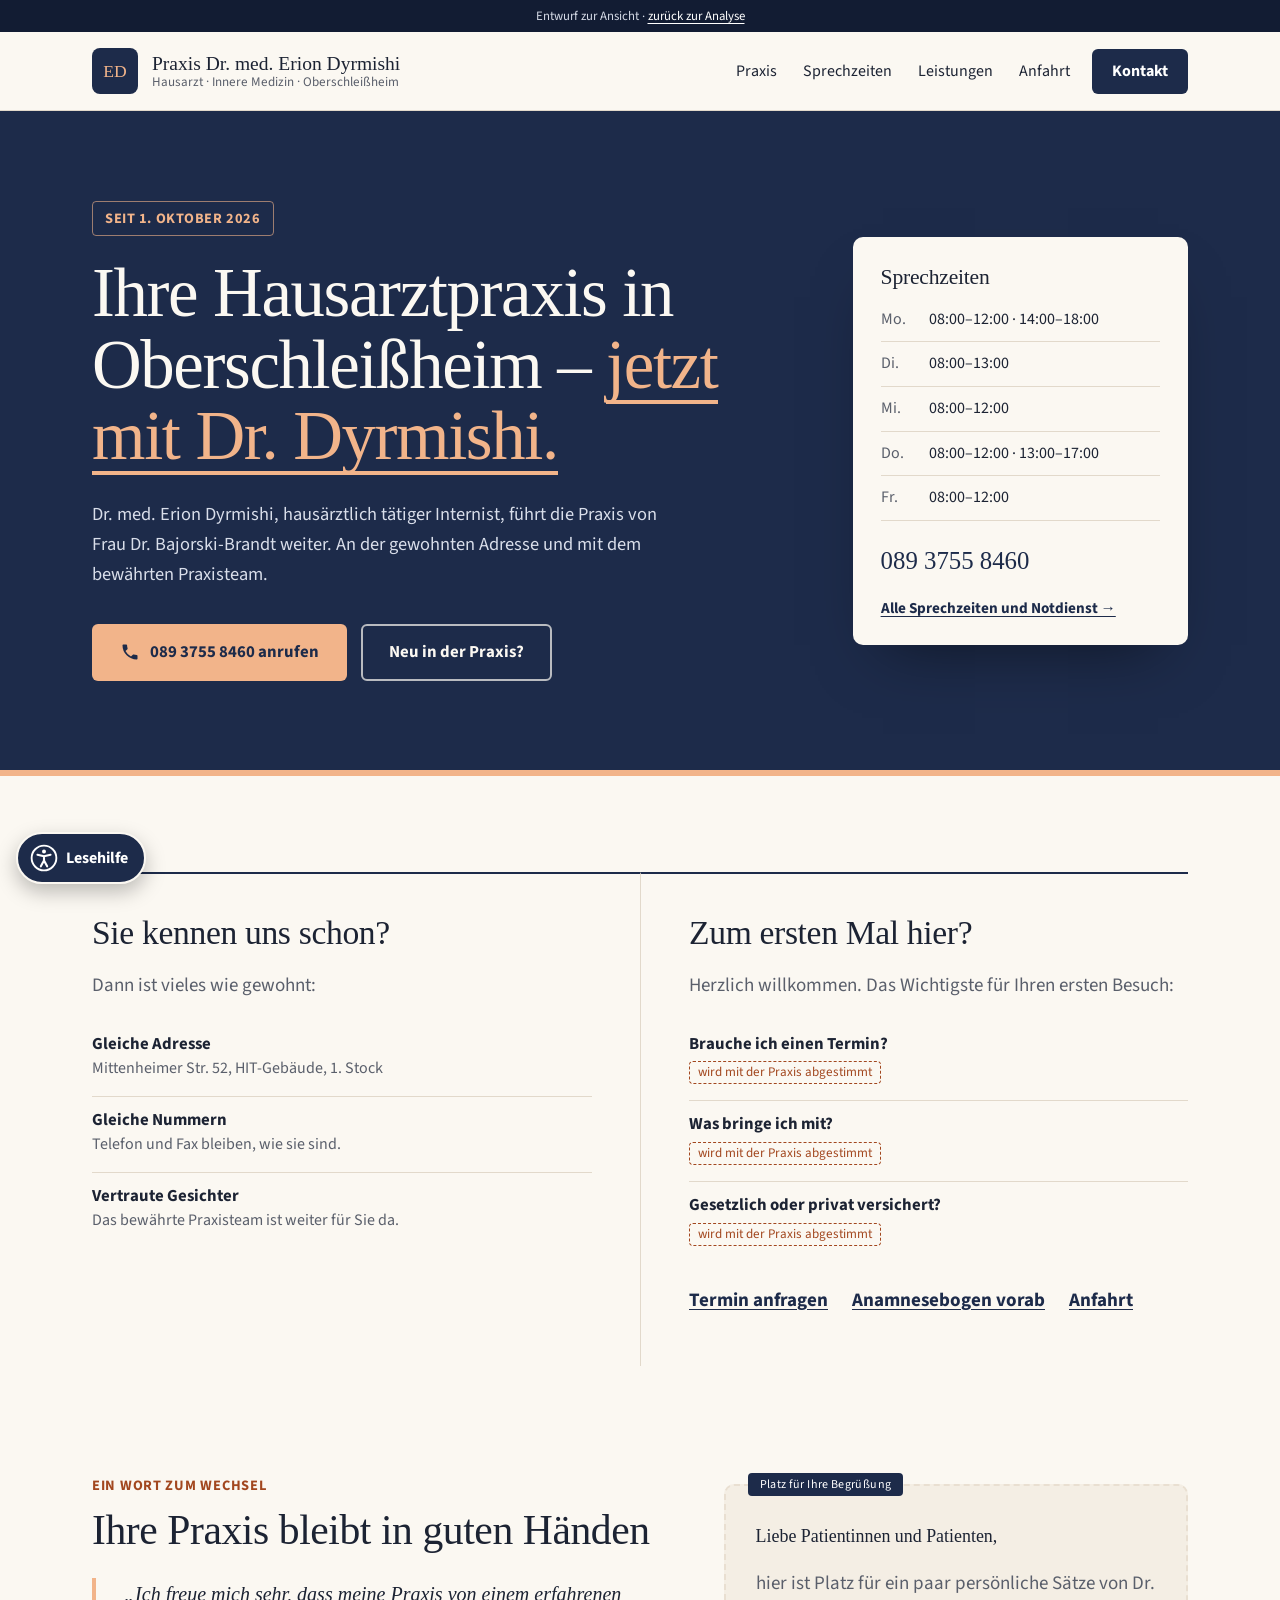
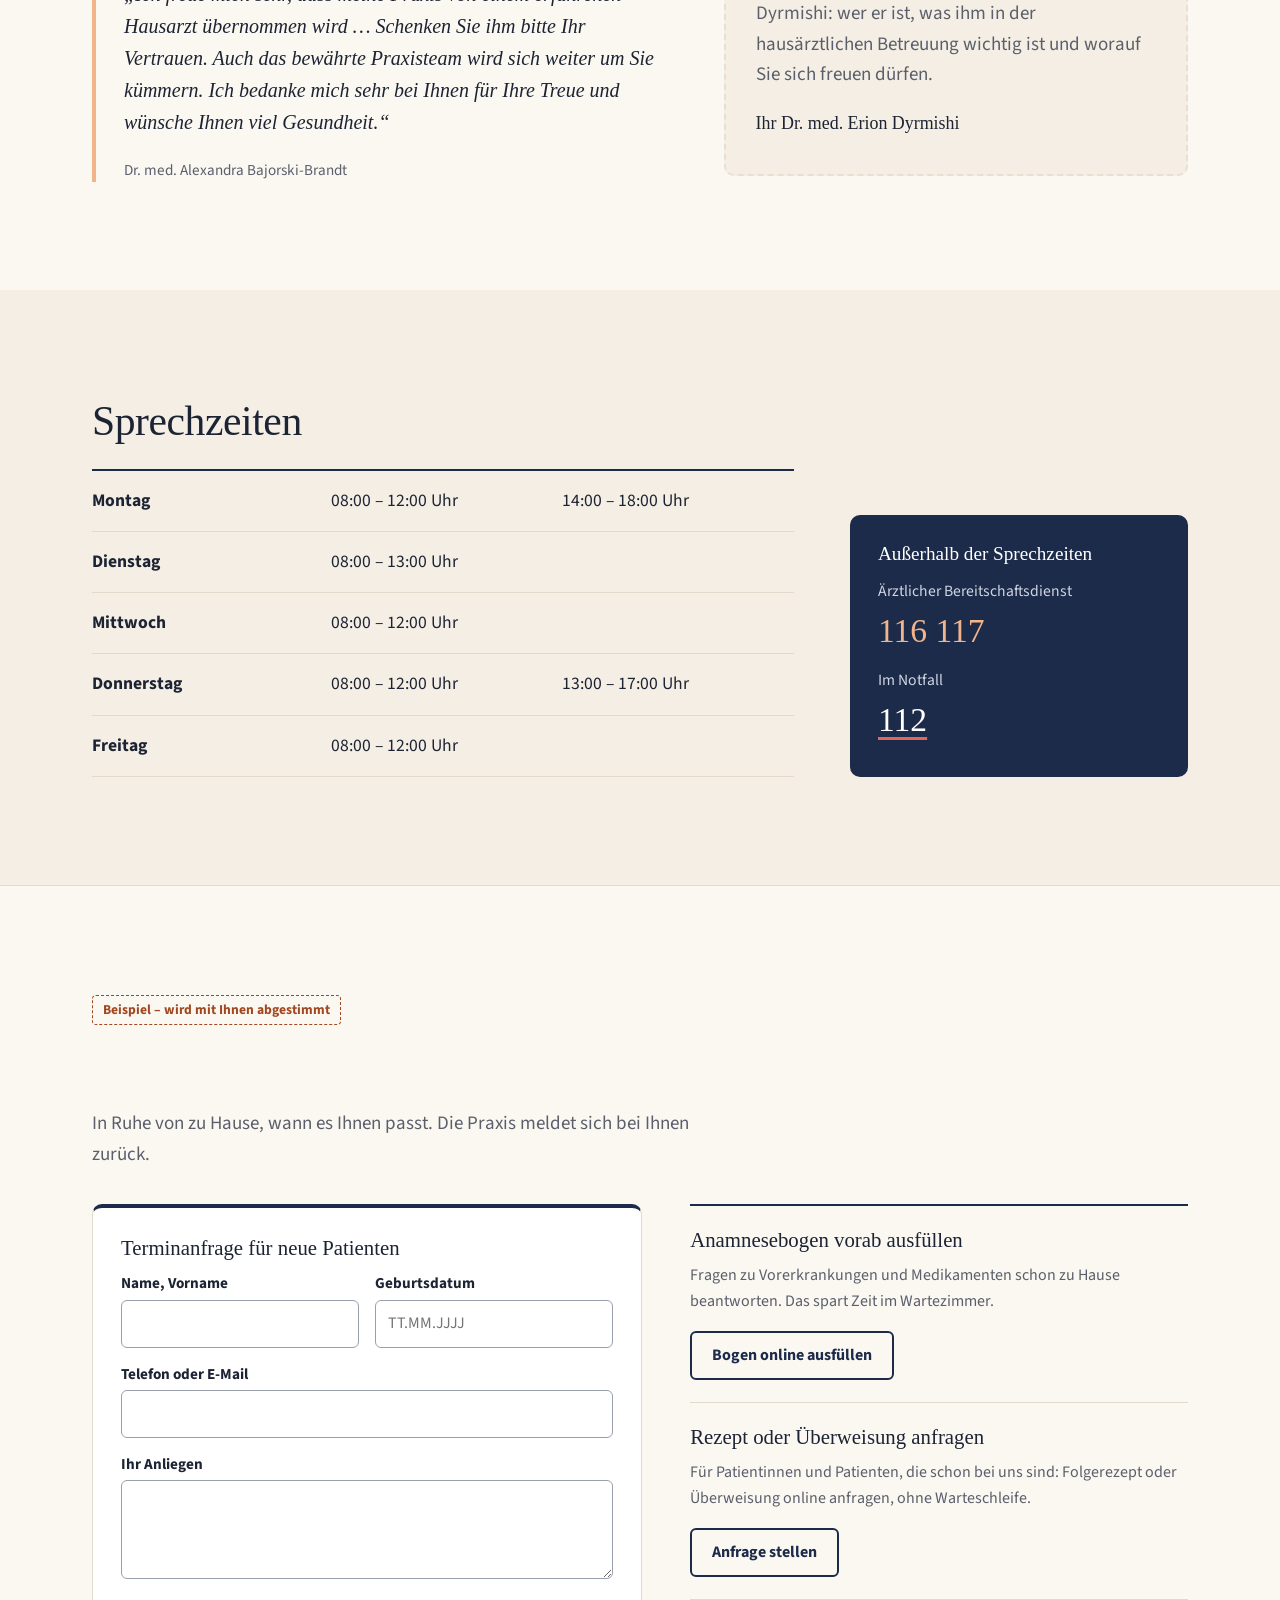
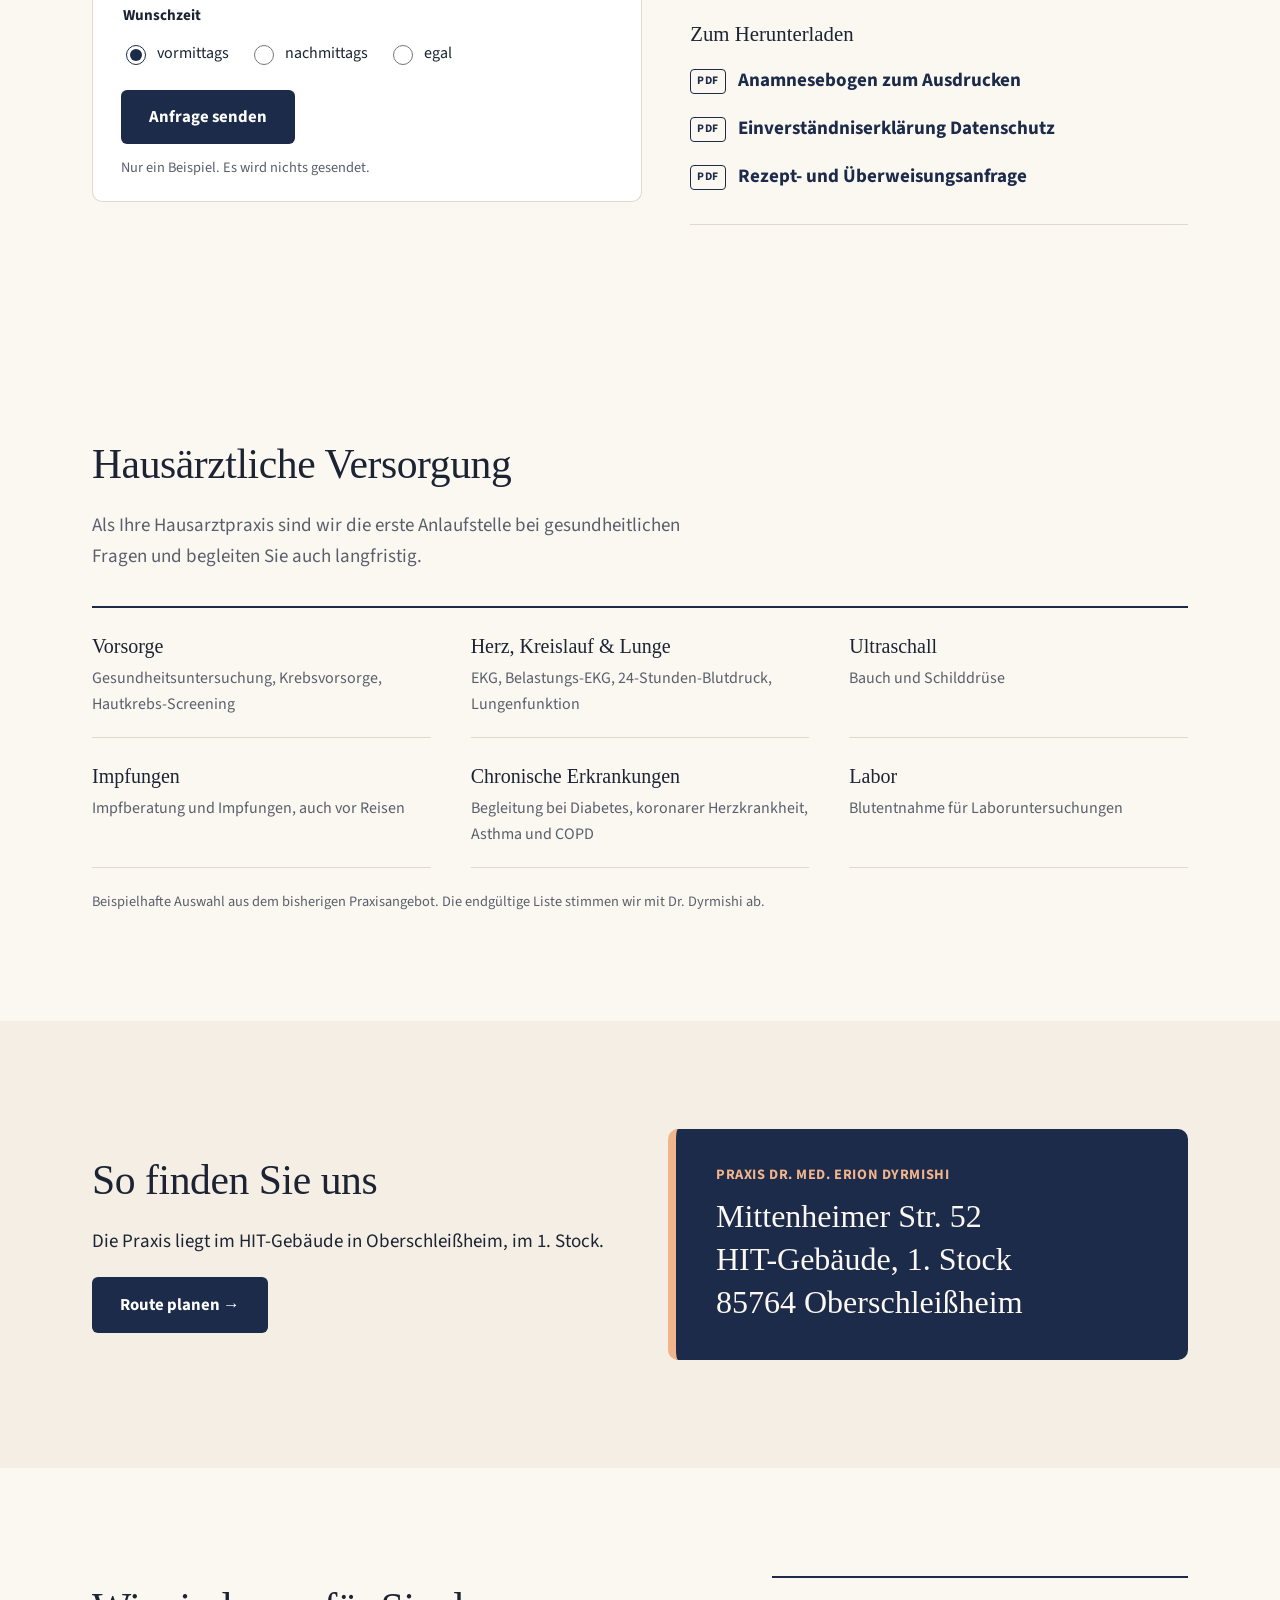
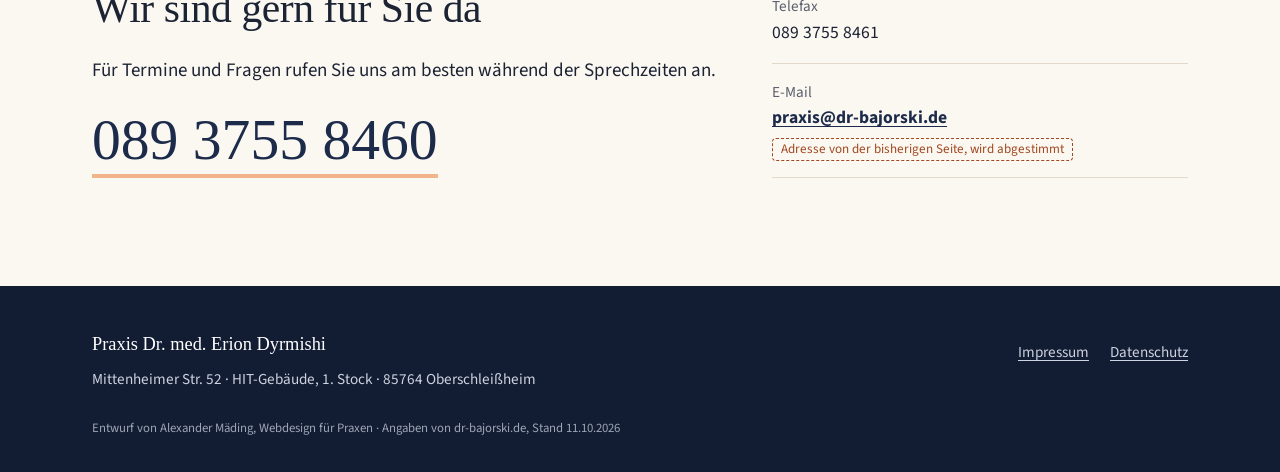
==== commit cc5fdb90: "lesehilfe: barrierefrei-knopf mit schrift, kontrast, links, abstand, animationen aus" ====
--- a/startseite/index.html
+++ b/startseite/index.html
@@ -10,7 +10,18 @@
 <link rel="icon" href="data:image/svg+xml,%3Csvg xmlns='http://www.w3.org/2000/svg' viewBox='0 0 32 32'%3E%3Crect width='32' height='32' rx='8' fill='%231d2b4a'/%3E%3Ctext x='16' y='21' font-size='13' text-anchor='middle' fill='%23f2b48a' font-family='Georgia'%3EED%3C/text%3E%3C/svg%3E">
 <link rel="preload" href="../fonts/lora-latin-500-normal.woff2" as="font" type="font/woff2" crossorigin>
 <link rel="stylesheet" href="css/seite.css">
-<script>document.documentElement.className += ' js';</script>
+<link rel="stylesheet" href="../css/barrierefrei.css">
+<script>
+  // JS an + gespeicherte Lesehilfe sofort setzen (sonst flackert es beim Laden)
+  (function (h) {
+    h.className += ' js';
+    try {
+      var s = JSON.parse(localStorage.getItem('praxis-lesehilfe')) || {};
+      if (s.schrift) h.className += ' a11y-schrift-' + s.schrift;
+      ['kontrast', 'links', 'abstand', 'ruhig'].forEach(function (k) { if (s[k]) h.className += ' a11y-' + k; });
+    } catch (e) {}
+  })(document.documentElement);
+</script>
 </head>
 <body>
 
@@ -275,5 +286,6 @@
 <p class="hinweis-toast" id="hinweis" role="status" aria-live="polite"></p>
 
 <script src="js/seite.js"></script>
+<script src="../js/barrierefrei.js"></script>
 </body>
 </html>
--- a/css/barrierefrei.css
+++ b/css/barrierefrei.css
@@ -0,0 +1,165 @@
+/* Lesehilfe / Barrierefreiheit - Knopf, Menü und die Einstellungen selbst
+   (für Analyse- und Startseite, Farben über die Variablen der jeweiligen Seite) */
+
+.a11y-knopf {
+  position: fixed;
+  left: 16px;
+  bottom: 16px;
+  z-index: 35;
+  display: inline-flex;
+  align-items: center;
+  gap: 8px;
+  min-height: 52px;
+  padding: 0 16px 0 12px;
+  border: 2px solid var(--papier, #fff);
+  border-radius: 30px;
+  background: var(--tinte, #1d2b4a);
+  color: #fff;
+  font: 700 1rem/1 var(--sans, sans-serif);
+  box-shadow: 0 8px 20px rgba(0,0,0,.25);
+  cursor: pointer;
+}
+.a11y-knopf svg { width: 28px; height: 28px; }
+.a11y-knopf:hover { background: var(--tinte-tief, #121c33); }
+.a11y-knopf:focus-visible { outline: 3px solid var(--apricot, #f2b48a); outline-offset: 3px; }
+
+.a11y-menue {
+  position: fixed;
+  left: 16px;
+  bottom: 80px;
+  z-index: 36;
+  width: min(340px, calc(100vw - 32px));
+  max-height: calc(100vh - 110px);
+  overflow-y: auto;
+  padding: 16px 18px 18px;
+  background: #fff;
+  color: #1c2333;
+  border: 2px solid var(--tinte, #1d2b4a);
+  border-radius: 10px;
+  box-shadow: 0 20px 50px -10px rgba(0,0,0,.35);
+  font-family: var(--sans, sans-serif);
+  font-size: 1rem;
+}
+.a11y-menue[hidden] { display: none; }
+.a11y-kopf { display: flex; align-items: center; justify-content: space-between; margin-bottom: 8px; }
+.a11y-kopf h2 { margin: 0; font-size: 1.25rem; }
+.a11y-zu {
+  width: 44px; height: 44px;
+  border: 0; border-radius: 6px;
+  background: transparent;
+  font-size: 1.8rem; line-height: 1;
+  color: inherit;
+  cursor: pointer;
+}
+.a11y-zu:hover { background: #f1ece4; }
+.a11y-label { margin: 6px 0 6px; font-weight: 700; }
+.a11y-schrift { display: flex; align-items: center; gap: 10px; margin-bottom: 10px; }
+.a11y-schrift button {
+  width: 56px; min-height: 48px;
+  border: 2px solid var(--tinte, #1d2b4a);
+  border-radius: 6px;
+  background: #fff;
+  color: var(--tinte, #1d2b4a);
+  font: 700 1.1rem/1 var(--sans, sans-serif);
+  cursor: pointer;
+}
+.a11y-schrift button:disabled { opacity: .4; cursor: default; }
+.a11y-wert { min-width: 4.5em; text-align: center; font-weight: 700; }
+.a11y-schalter, .a11y-reset {
+  display: flex;
+  align-items: center;
+  gap: 12px;
+  width: 100%;
+  min-height: 48px;
+  margin-top: 6px;
+  padding: 8px 12px;
+  border: 1.5px solid #c9c2b6;
+  border-radius: 6px;
+  background: #fff;
+  color: #1c2333;
+  font: 400 1rem/1.3 var(--sans, sans-serif);
+  text-align: left;
+  cursor: pointer;
+}
+.a11y-haken {
+  flex-shrink: 0;
+  width: 22px; height: 22px;
+  border: 2px solid var(--tinte, #1d2b4a);
+  border-radius: 4px;
+  position: relative;
+}
+.a11y-schalter[aria-pressed="true"] { border-color: var(--tinte, #1d2b4a); background: #fbe3d1; font-weight: 700; }
+.a11y-schalter[aria-pressed="true"] .a11y-haken { background: var(--tinte, #1d2b4a); }
+.a11y-schalter[aria-pressed="true"] .a11y-haken::after {
+  content: "";
+  position: absolute;
+  left: 6px; top: 2px;
+  width: 6px; height: 11px;
+  border: solid #fff;
+  border-width: 0 2.5px 2.5px 0;
+  transform: rotate(45deg);
+}
+.a11y-reset { justify-content: center; margin-top: 12px; font-weight: 700; background: #f4eee4; }
+.a11y-menue button:focus-visible { outline: 3px solid var(--terrakotta, #a2471f); outline-offset: 2px; }
+
+/* Handy hoch: über der Leiste unten, nur Symbol */
+@media (max-width: 720px) and (min-height: 501px) {
+  .a11y-knopf { bottom: 84px; left: 12px; width: 52px; padding: 0; justify-content: center; }
+  .a11y-knopf-text { position: absolute; width: 1px; height: 1px; overflow: hidden; clip: rect(0 0 0 0); }
+  .a11y-menue { left: 12px; bottom: 146px; max-height: calc(100vh - 170px); }
+}
+/* Handy quer: nur Symbol, links unten (Anruf-Knopf ist rechts) */
+@media (max-height: 500px) {
+  .a11y-knopf { left: 12px; bottom: 12px; width: 52px; padding: 0; justify-content: center; }
+  .a11y-knopf-text { position: absolute; width: 1px; height: 1px; overflow: hidden; clip: rect(0 0 0 0); }
+  .a11y-menue { bottom: 72px; max-height: calc(100vh - 84px); }
+}
+
+/* ---------- die Einstellungen ---------- */
+
+/* Schrift größer: alles in rem wächst mit */
+html.a11y-schrift-1 { font-size: 112.5%; }
+html.a11y-schrift-2 { font-size: 125%; }
+html.a11y-schrift-3 { font-size: 137.5%; }
+
+/* Hoher Kontrast: Grautöne werden schwarz, Flächen weiß, Linien kräftig */
+html.a11y-kontrast {
+  --grau: #1c2333;
+  --linie: #4a4f5a;
+  --papier: #ffffff;
+  --papier-2: #ffffff;
+  --sand: #ffffff;
+  --tinte: #0c1428;
+  --terrakotta: #7a2e0e;
+}
+html.a11y-kontrast .hero-sub,
+html.a11y-kontrast .notfall p,
+html.a11y-kontrast .fuss,
+html.a11y-kontrast .footer { color: #fff !important; }
+html.a11y-kontrast .kachel,
+html.a11y-kontrast .punkt,
+html.a11y-kontrast .zeiten-karte,
+html.a11y-kontrast .termin-form,
+html.a11y-kontrast .gruss-platz { box-shadow: none; border: 2px solid #1c2333; }
+html.a11y-kontrast .feld input[type="text"],
+html.a11y-kontrast .feld textarea { border: 2px solid #1c2333; }
+
+/* Links unterstreichen */
+html.a11y-links a { text-decoration: underline !important; text-decoration-thickness: 2px !important; text-underline-offset: 3px; }
+
+/* Mehr Abstand (nach WCAG 1.4.12) */
+html.a11y-abstand body { letter-spacing: .05em; word-spacing: .14em; }
+html.a11y-abstand p,
+html.a11y-abstand li,
+html.a11y-abstand dd,
+html.a11y-abstand td,
+html.a11y-abstand blockquote { line-height: 1.9 !important; }
+html.a11y-abstand p { margin-bottom: 1.4em; }
+
+/* Animationen aus */
+html.a11y-ruhig { scroll-behavior: auto !important; }
+html.a11y-ruhig *, html.a11y-ruhig *::before, html.a11y-ruhig *::after {
+  transition: none !important;
+  animation: none !important;
+}
+html.a11y-ruhig .reveal { opacity: 1 !important; transform: none !important; }
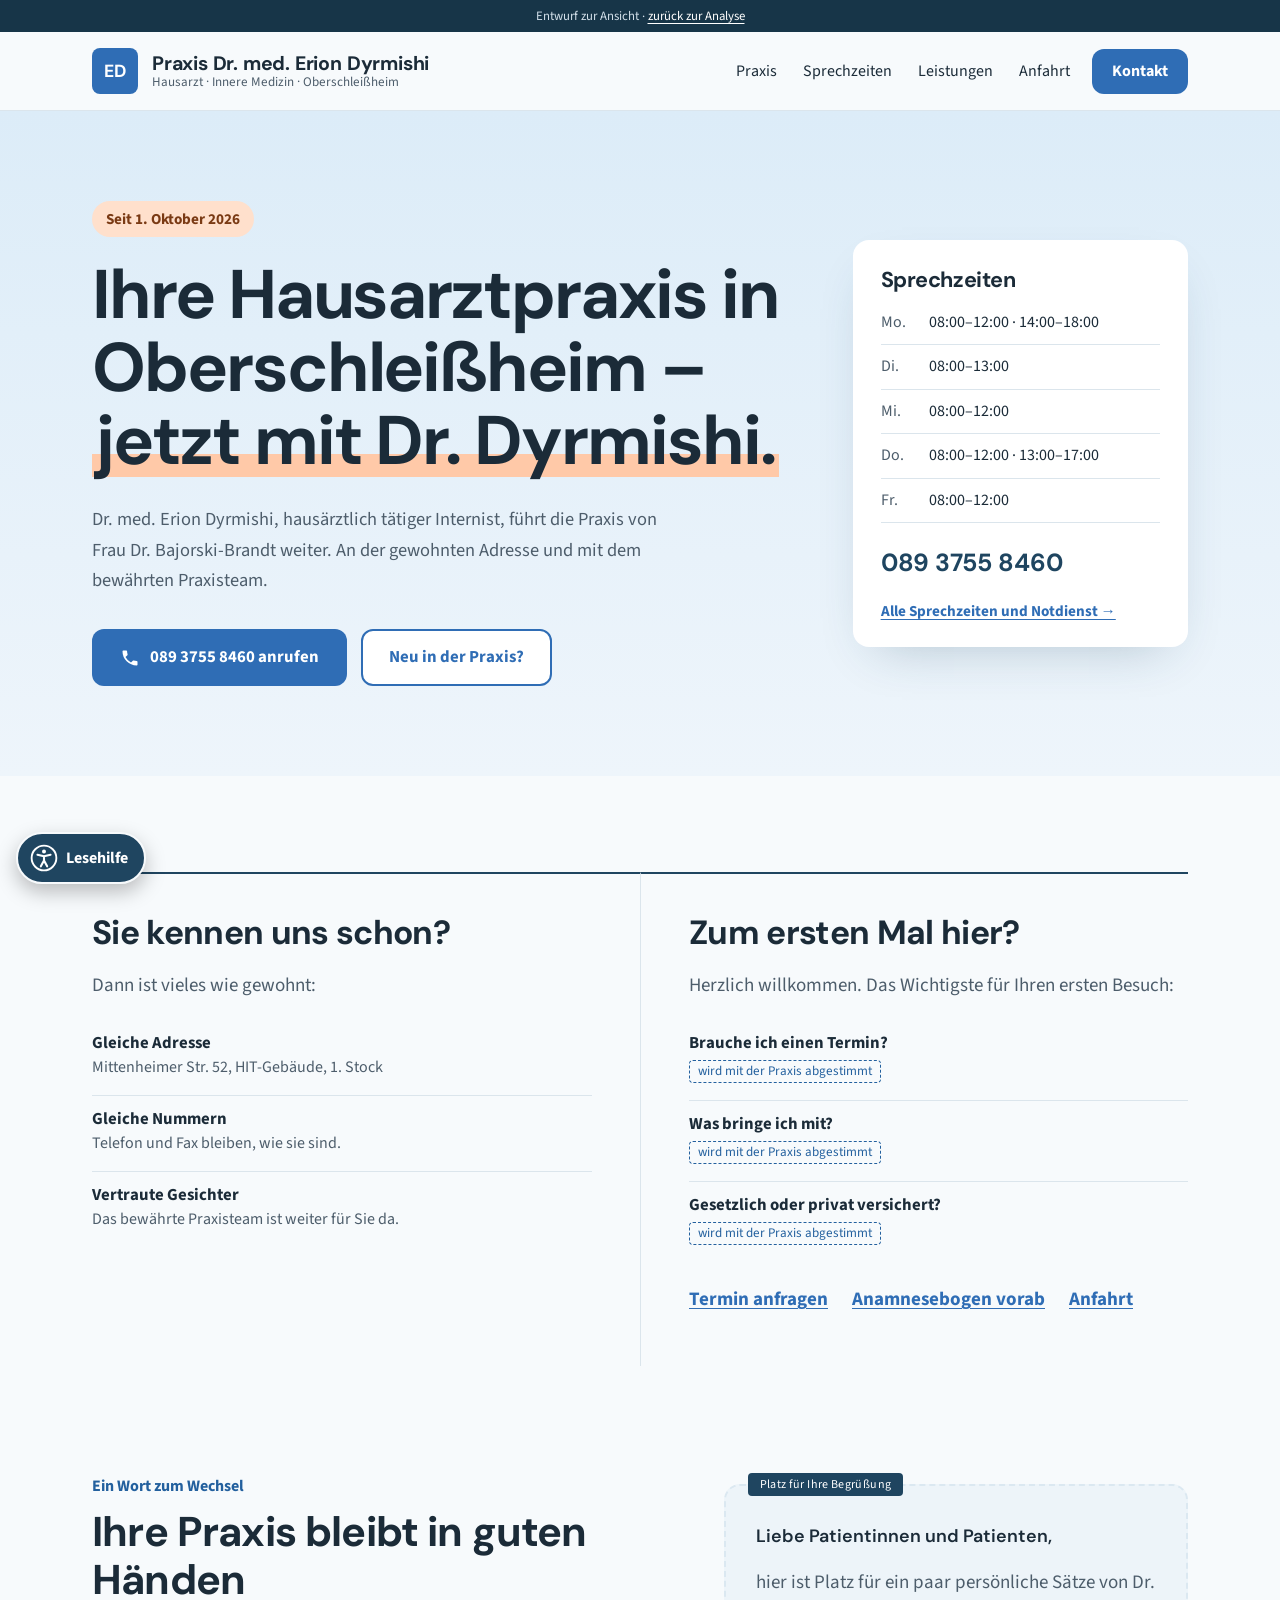
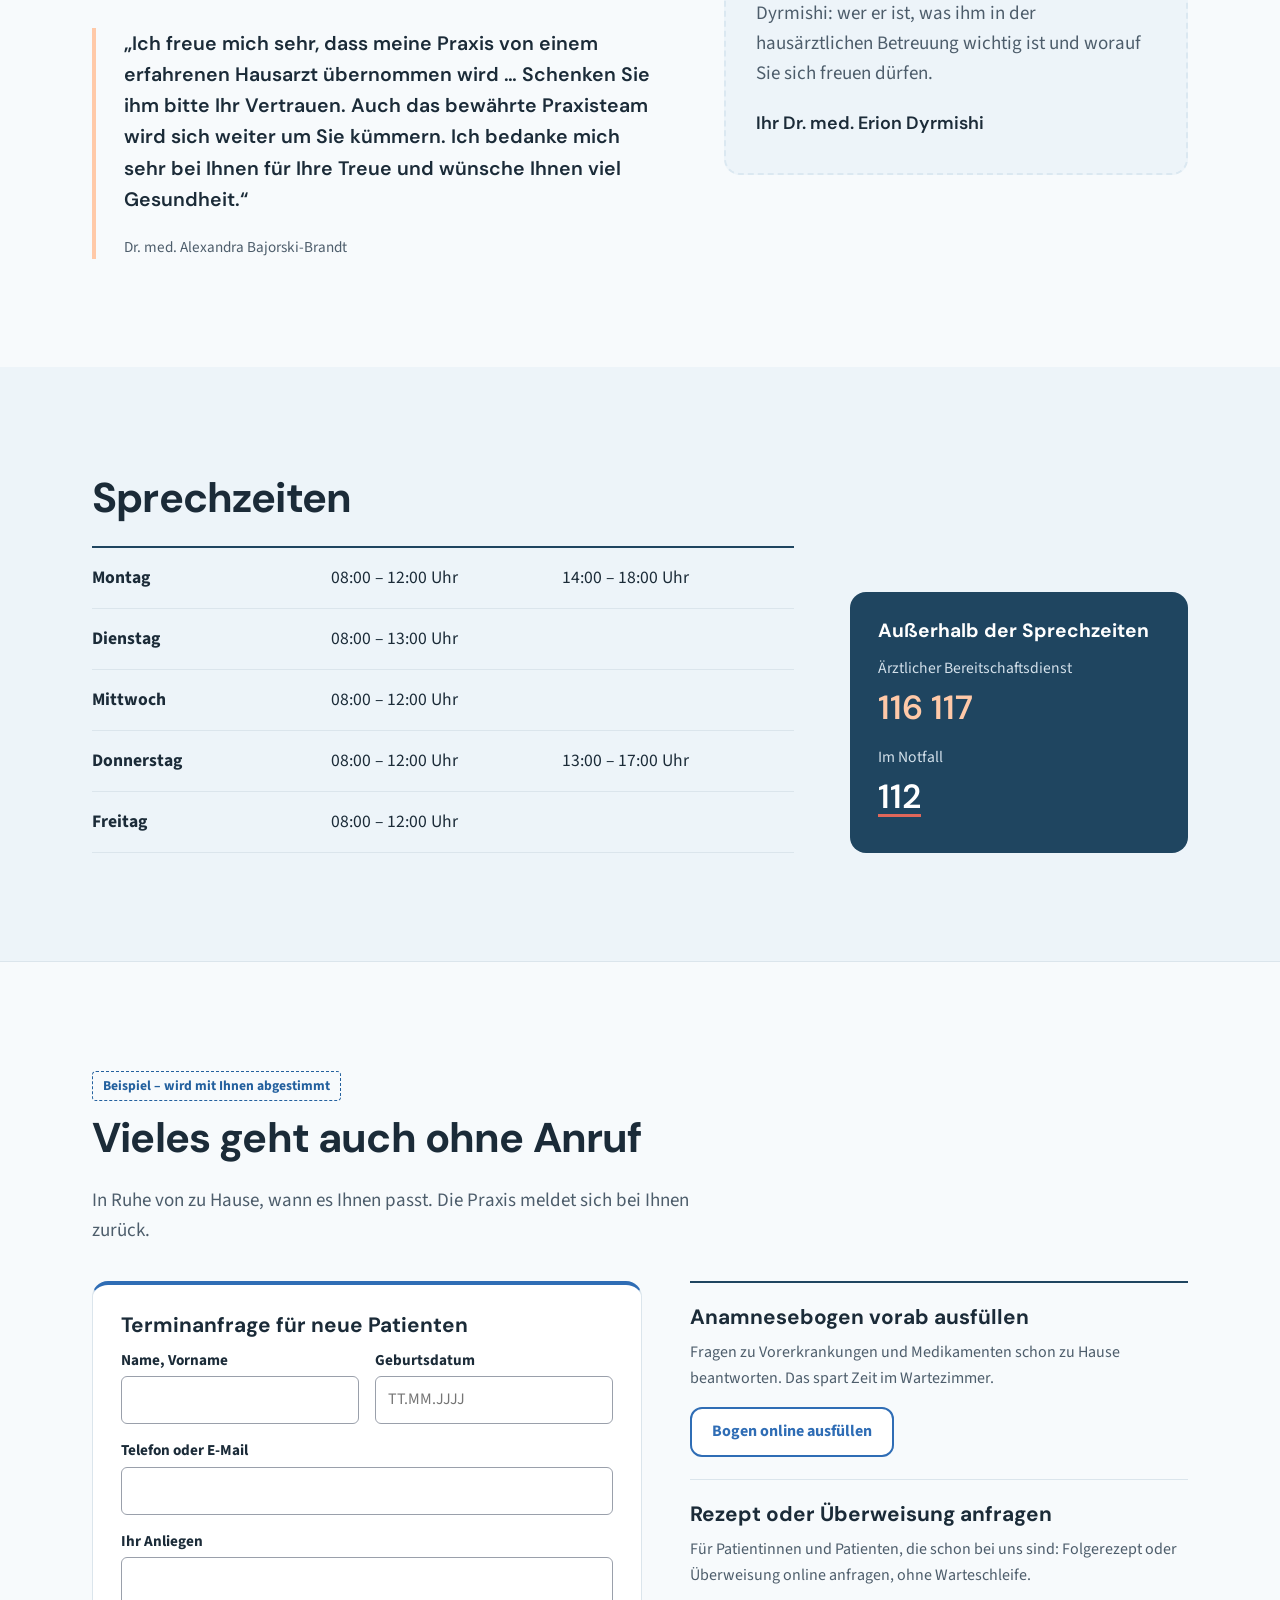
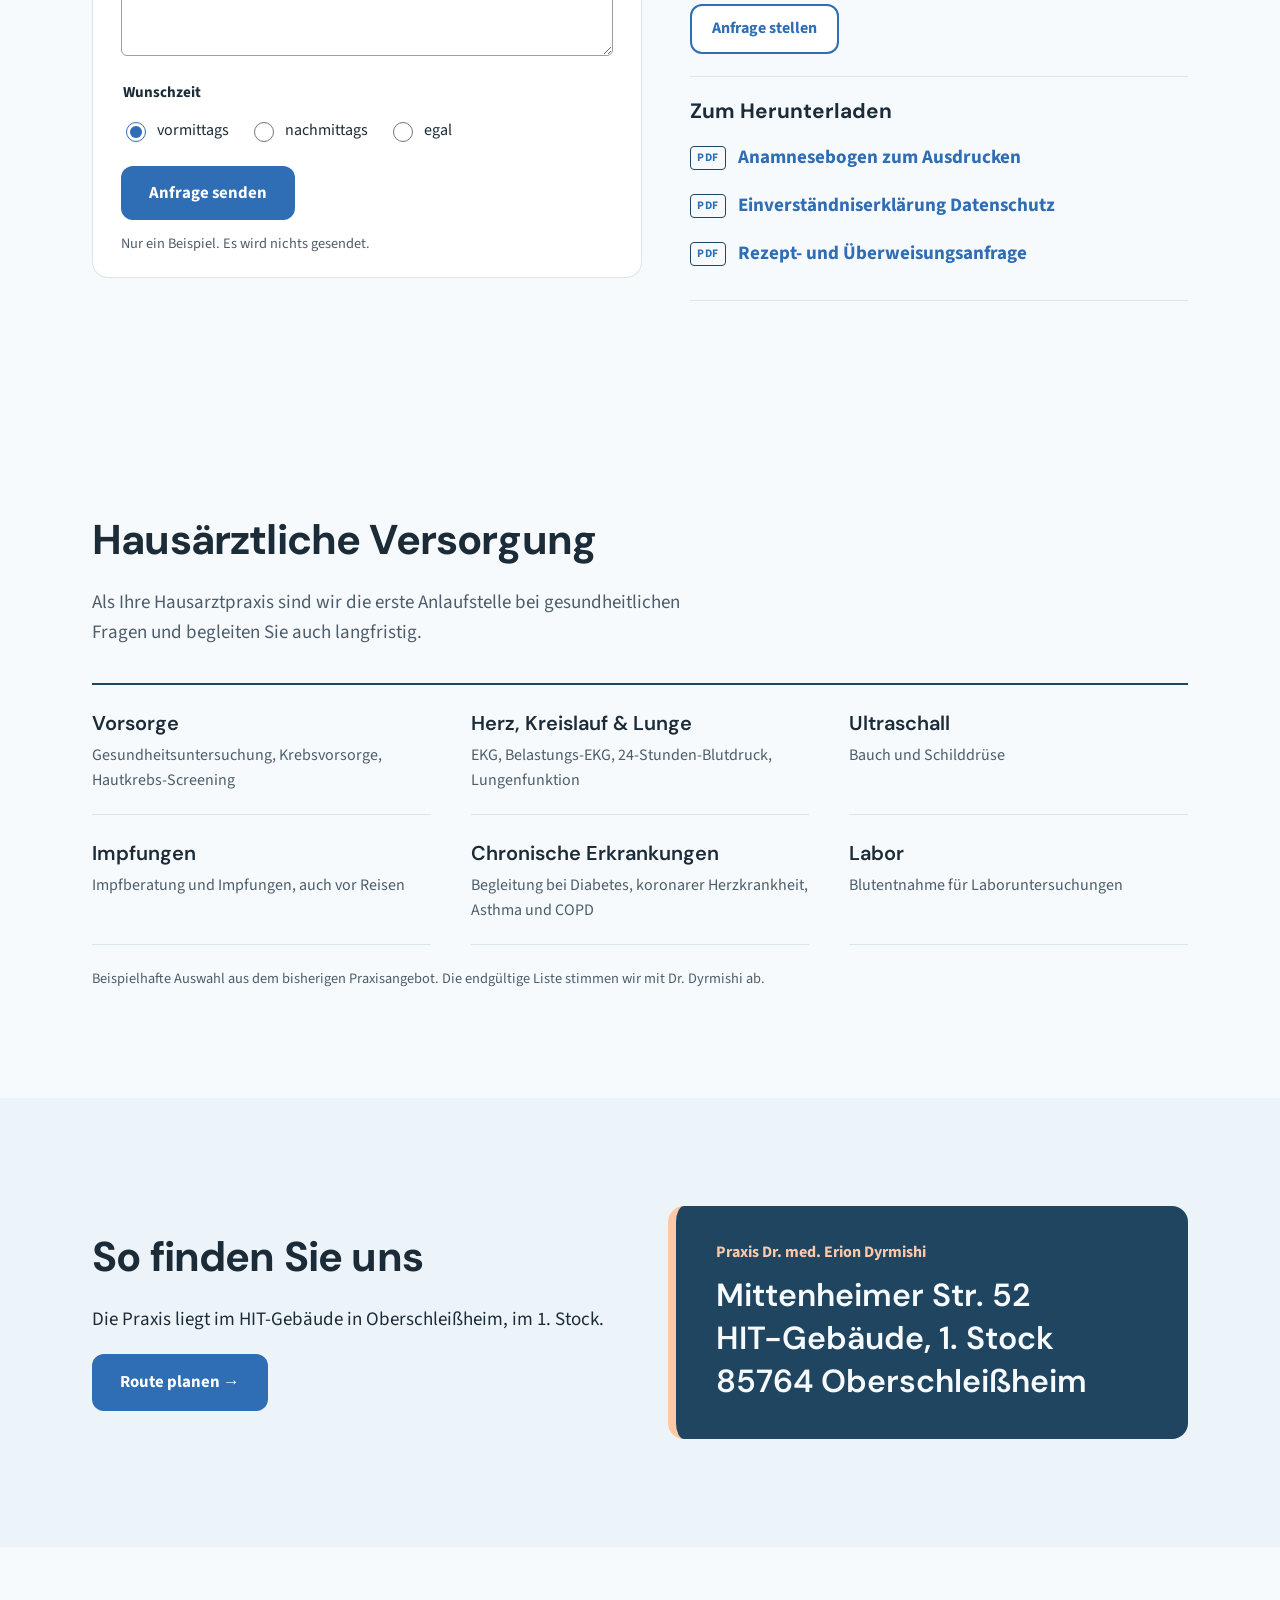
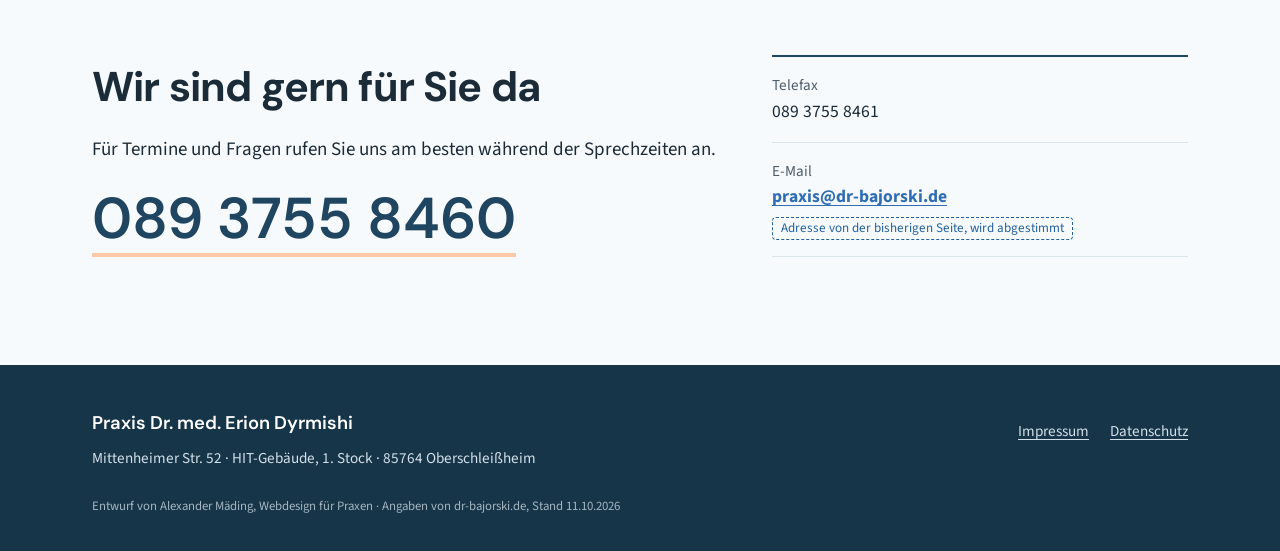
==== commit 14213087: "startseite: himmelblau + pfirsich fest übernommen, variantenschalter raus" ====
--- a/startseite/index.html
+++ b/startseite/index.html
@@ -6,9 +6,9 @@
 <title>Hausarztpraxis Dr. med. Erion Dyrmishi &middot; Oberschleißheim (Entwurf)</title>
 <meta name="robots" content="noindex, nofollow">
 <meta name="description" content="Entwurf: Hausarztpraxis Dr. med. Erion Dyrmishi, Hausarzt und Innere Medizin, Mittenheimer Str. 52, 85764 Oberschleißheim">
-<meta name="theme-color" content="#1d2b4a">
-<link rel="icon" href="data:image/svg+xml,%3Csvg xmlns='http://www.w3.org/2000/svg' viewBox='0 0 32 32'%3E%3Crect width='32' height='32' rx='8' fill='%231d2b4a'/%3E%3Ctext x='16' y='21' font-size='13' text-anchor='middle' fill='%23f2b48a' font-family='Georgia'%3EED%3C/text%3E%3C/svg%3E">
-<link rel="preload" href="../fonts/lora-latin-500-normal.woff2" as="font" type="font/woff2" crossorigin>
+<meta name="theme-color" content="#dcecf8">
+<link rel="icon" href="data:image/svg+xml,%3Csvg xmlns='http://www.w3.org/2000/svg' viewBox='0 0 32 32'%3E%3Crect width='32' height='32' rx='8' fill='%232f6db5'/%3E%3Ctext x='16' y='21' font-size='13' text-anchor='middle' fill='%23ffffff' font-family='Arial' font-weight='700'%3EED%3C/text%3E%3C/svg%3E">
+<link rel="preload" href="../fonts/dm-sans-latin-700-normal.woff2" as="font" type="font/woff2" crossorigin>
 <link rel="stylesheet" href="css/seite.css">
 <link rel="stylesheet" href="../css/barrierefrei.css">
 <script>
@@ -60,11 +60,11 @@
       <h1 class="hero-titel">Ihre Hausarztpraxis in Oberschleißheim &ndash; <span class="unterstrich">jetzt mit Dr.&nbsp;Dyrmishi.</span></h1>
       <p class="hero-sub">Dr. med. Erion Dyrmishi, hausärztlich tätiger Internist, führt die Praxis von Frau Dr. Bajorski-Brandt weiter. An der gewohnten Adresse und mit dem bewährten Praxisteam.</p>
       <div class="hero-btns">
-        <a href="tel:+498937558460" class="btn btn-hell hero-anruf">
+        <a href="tel:+498937558460" class="btn btn-blau hero-anruf">
           <svg class="icon" viewBox="0 0 24 24" aria-hidden="true"><path d="M6.6 10.8a15.2 15.2 0 0 0 6.6 6.6l2.2-2.2c.3-.3.7-.4 1-.2 1.1.4 2.3.6 3.6.6.6 0 1 .4 1 1V20c0 .6-.4 1-1 1A17 17 0 0 1 3 4c0-.6.4-1 1-1h3.5c.6 0 1 .4 1 1 0 1.3.2 2.5.6 3.6.1.3 0 .7-.2 1l-2.3 2.2z"/></svg>
           089&nbsp;3755&nbsp;8460 anrufen
         </a>
-        <a href="#neu" class="btn btn-rahmen-hell">Neu in der Praxis?</a>
+        <a href="#neu" class="btn btn-rahmen">Neu in der Praxis?</a>
       </div>
     </div>
 
@@ -181,7 +181,7 @@
           <label><input type="radio" name="wunsch" value="nachmittags"> nachmittags</label>
           <label><input type="radio" name="wunsch" value="egal"> egal</label>
         </fieldset>
-        <button class="btn btn-dunkel" type="submit">Anfrage senden</button>
+        <button class="btn btn-blau" type="submit">Anfrage senden</button>
         <p class="form-hinweis" id="termin-hinweis" role="status" aria-live="polite">Nur ein Beispiel. Es wird nichts gesendet.</p>
       </form>
 
@@ -235,7 +235,7 @@
     <div>
       <h2 class="reveal">So finden Sie uns</h2>
       <p class="reveal">Die Praxis liegt im HIT-Gebäude in Oberschleißheim, im 1.&nbsp;Stock.</p>
-      <a href="#anfahrt" class="btn btn-dunkel reveal" data-demo="route">Route planen&nbsp;&rarr;</a>
+      <a href="#anfahrt" class="btn btn-blau reveal" data-demo="route">Route planen&nbsp;&rarr;</a>
     </div>
     <address class="adress-block reveal">
       <span class="adress-klein">Praxis Dr. med. Erion Dyrmishi</span>
@@ -276,7 +276,7 @@
 
 <!-- Handy hoch: Leiste unten. Handy quer: runder Anruf-Knopf -->
 <div class="handy-leiste">
-  <a href="tel:+498937558460" class="btn btn-dunkel">Anrufen</a>
+  <a href="tel:+498937558460" class="btn btn-blau">Anrufen</a>
   <a href="#sprechzeiten" class="btn btn-rahmen">Sprechzeiten</a>
 </div>
 <a class="anruf-rund" href="tel:+498937558460" aria-label="Praxis anrufen: 089 3755 8460">
--- a/startseite/css/seite.css
+++ b/startseite/css/seite.css
@@ -1,18 +1,16 @@
 /* Entwurf Startseite Dyrmishi - eigene Seite, gleiche Farben wie die Analyse */
 
-/* Schriften lokal (OFL) */
+/* Schriften lokal (OFL): DM Sans für Überschriften (freundlich, modern), Source Sans 3 für Text (offen, gut lesbar) */
 @font-face {
-  font-family: "Lora";
-  src: url("../../fonts/lora-latin-500-normal.woff2") format("woff2");
-  font-weight: 500;
-  font-style: normal;
+  font-family: "DM Sans";
+  src: url("../../fonts/dm-sans-latin-600-normal.woff2") format("woff2");
+  font-weight: 600;
   font-display: swap;
 }
 @font-face {
-  font-family: "Lora";
-  src: url("../../fonts/lora-latin-500-italic.woff2") format("woff2");
-  font-weight: 500;
-  font-style: italic;
+  font-family: "DM Sans";
+  src: url("../../fonts/dm-sans-latin-700-normal.woff2") format("woff2");
+  font-weight: 700;
   font-display: swap;
 }
 @font-face {
@@ -28,26 +26,29 @@
   font-display: swap;
 }
 
-/* Nachtrag: mutiger, ohne Grün und ohne weiche Blobs.
-   Tinte (Nachtblau) als große Fläche, Apricot als einziger warmer Akzent, Papier als Grund.
-   Kontraste: Papier auf Tinte 13:1, Apricot auf Tinte 7,8:1, Terrakotta auf Papier 5,7:1 */
+/* Farben: helles Himmelblau als Grund, warmes Pfirsich als Akzent, kräftiges Blau für Knöpfe.
+   Bewusst nicht Arzt-Grün und nicht dunkel-förmlich (Alex: "sieht nach Kanzlei aus").
+   Kontraste: Weiß auf Blau 5,3:1 · Akzent auf Papier 6,2:1 · Grau auf Himmel 5,6:1 · Pfirsich auf Tiefblau 6,8:1 */
 :root {
-  --tinte: #1d2b4a;
-  --tinte-tief: #121c33;
-  --tinte-2: #2a3a5e;
-  --apricot: #f2b48a;
-  --apricot-hell: #fbe3d1;
-  --terrakotta: #a2471f;
-  --papier: #fbf8f2;
-  --papier-2: #f4eee4;
-  --sand: #e9dfd1;
-  --text: #1c2333;
-  --grau: #5a5f6b;
-  --linie: #e2d9cb;
+  --himmel: #dcecf8;
+  --himmel-hell: #eef5fb;
+  --blau: #2f6db5;          /* Knöpfe, Links */
+  --blau-dunkel: #255c9c;
+  --tiefblau: #1f4560;      /* nur kleine dunkle Kästen und Fuß */
+  --tiefblau-dunkel: #173548;
+  --pfirsich: #ffc9a8;
+  --pfirsich-hell: #ffe6d6;
+  --akzent: #23609e;        /* Akzentschrift auf hell */
+  --papier: #f7fafc;
+  --papier-2: #edf4f9;
+  --sand: #dbe8f1;
+  --text: #1b2b38;
+  --grau: #4d5d6b;
+  --linie: #dbe5ec;
+  --titel: "DM Sans", "Source Sans 3", Arial, sans-serif;
+  --sans: "Source Sans 3", -apple-system, BlinkMacSystemFont, "Segoe UI", Roboto, Arial, sans-serif;
   --rot: #a83a2c;
-  --serif: "Lora", Georgia, "Times New Roman", serif;
-  --sans: "Source Sans 3", -apple-system, BlinkMacSystemFont, "Segoe UI", Roboto, Arial, sans-serif;
-  --radius: 10px; /* bewusst kleine Radien, wirkt weniger nach Baukasten */
+  --radius: 16px;
 }
 
 *, *::before, *::after { box-sizing: border-box; }
@@ -63,20 +64,20 @@
 }
 
 h1, h2, h3 {
-  font-family: var(--serif);
-  font-weight: 500;
+  font-family: var(--titel);
+  font-weight: 700;
   line-height: 1.15;
   margin: 0 0 .55em;
   overflow-wrap: break-word;
   hyphens: auto;
 }
-h2 { font-size: clamp(1.8rem, 3.4vw, 2.6rem); letter-spacing: -.01em; }
+h2 { font-size: clamp(1.8rem, 3.4vw, 2.6rem); letter-spacing: -.02em; }
 h3 { font-size: 1.2rem; }
 p { margin: 0 0 1em; }
-a { color: var(--tinte); text-underline-offset: 3px; }
-a:hover { color: var(--terrakotta); }
+a { color: var(--blau); text-underline-offset: 3px; }
+a:hover { color: var(--blau-dunkel); }
 a:focus-visible, button:focus-visible, main:focus-visible {
-  outline: 3px solid var(--terrakotta);
+  outline: 3px solid var(--blau);
   outline-offset: 3px;
 }
 main:focus { outline: none; }
@@ -91,7 +92,7 @@
   top: -60px;
   z-index: 100;
   padding: 10px 16px;
-  background: var(--tinte);
+  background: var(--tiefblau);
   color: #fff;
   border-radius: 6px;
 }
@@ -100,8 +101,8 @@
 .entwurf-hinweis {
   margin: 0;
   padding: 6px 16px;
-  background: var(--tinte-tief);
-  color: #d5dae6;
+  background: var(--tiefblau-dunkel);
+  color: #d3e0ea;
   font-size: .8rem;
   text-align: center;
 }
@@ -126,9 +127,10 @@
 .logo-zeichen {
   width: 46px; height: 46px;
   border-radius: 8px;
-  background: var(--tinte);
-  color: var(--apricot);
-  font-family: var(--serif);
+  background: var(--blau);
+  color: #fff;
+  font-family: var(--titel);
+  font-weight: 700;
   font-size: 1.1rem;
   display: flex;
   align-items: center;
@@ -136,7 +138,7 @@
   flex-shrink: 0;
 }
 .logo-text { line-height: 1.2; }
-.logo-name { display: block; font-family: var(--serif); font-size: 1.22rem; }
+.logo-name { display: block; font-family: var(--titel); font-weight: 700; font-size: 1.22rem; letter-spacing: -.01em; }
 .logo-sub { display: block; font-size: .82rem; color: var(--grau); }
 .nur-schmal, .nur-handy { display: none; }
 
@@ -148,23 +150,22 @@
   font-size: 1rem;
   white-space: nowrap;
 }
-.menue a:hover { color: var(--terrakotta); text-decoration: underline; }
+.menue a:hover { color: var(--akzent); text-decoration: underline; }
 .menue .menue-kontakt {
   margin-left: 8px;
   padding: 10px 20px;
-  border-radius: 6px;
-  background: var(--tinte);
+  border-radius: 12px;
+  background: var(--blau);
   color: #fff;
   font-weight: 700;
 }
-.menue .menue-kontakt:hover { background: var(--tinte-tief); color: #fff; text-decoration: none; }
+.menue .menue-kontakt:hover { background: var(--blau-dunkel); color: #fff; text-decoration: none; }
 .burger { display: none; }
 
-/* Hero - große Tinten-Fläche, keine Deko-Formen */
+/* Hero - heller Himmel-Verlauf, keine Deko-Formen, kein Foto */
 .hero-bereich {
-  background: var(--tinte);
-  color: var(--papier);
-  border-bottom: 6px solid var(--apricot);
+  background: linear-gradient(180deg, var(--himmel) 0%, var(--himmel-hell) 100%);
+  color: var(--text);
 }
 .hero {
   display: grid;
@@ -177,42 +178,42 @@
 .hero-chip {
   display: inline-block;
   margin-bottom: 22px;
-  padding: 5px 12px;
-  border: 1px solid rgba(242,180,138,.6);
-  border-radius: 4px;
-  color: var(--apricot);
-  font-size: .9rem;
-  font-weight: 700;
-  letter-spacing: .04em;
-  text-transform: uppercase;
+  padding: 6px 14px;
+  border-radius: 30px;
+  background: #ffe0cc;
+  color: #7a3a14; /* 6,9:1 */
+  font-size: .95rem;
+  font-weight: 700;
 }
 .hero-titel {
   font-size: clamp(2.3rem, 5.4vw, 4.3rem);
-  line-height: 1.04;
-  letter-spacing: -.02em;
+  font-weight: 700;
+  line-height: 1.06;
+  letter-spacing: -.03em;
   margin-bottom: 26px;
   max-width: 12.5em;
   hyphens: manual;
 }
-/* Akzent ohne Kursiv: kräftige Apricot-Linie unter dem neuen Namen */
+/* Akzent: Pfirsich-Textmarker unter dem neuen Namen */
 .unterstrich {
-  color: var(--apricot);
-  background-image: linear-gradient(var(--apricot), var(--apricot));
-  background-size: 100% 4px;
-  background-position: 0 96%;
+  background-image: linear-gradient(var(--pfirsich), var(--pfirsich));
+  background-size: 100% .34em;
+  background-position: 0 88%;
   background-repeat: no-repeat;
-  padding-bottom: 4px;
-}
-.hero-sub { font-size: 1.15rem; line-height: 1.65; color: #d9deea; max-width: 32em; }
+  padding: 0 .06em;
+  -webkit-box-decoration-break: clone;
+  box-decoration-break: clone;
+}
+.hero-sub { font-size: 1.15rem; line-height: 1.65; color: var(--grau); max-width: 32em; }
 .hero-btns { display: flex; flex-wrap: wrap; gap: 14px; margin-top: 34px; }
 
-/* Karte Sprechzeiten auf der dunklen Fläche */
+/* Karte Sprechzeiten */
 .zeiten-karte {
-  background: var(--papier);
+  background: #fff;
   color: var(--text);
   border-radius: var(--radius);
   padding: 28px 28px 22px;
-  box-shadow: 0 30px 60px -30px rgba(0,0,0,.5);
+  box-shadow: 0 20px 50px -24px rgba(31,69,96,.3);
 }
 .karte-titel { font-size: 1.35rem; margin-bottom: 8px; }
 .karte-tabelle { width: 100%; border-collapse: collapse; font-size: 1rem; }
@@ -224,8 +225,8 @@
   margin-left: 8px;
   padding: 1px 8px;
   border-radius: 4px;
-  background: var(--apricot);
-  color: var(--tinte);
+  background: var(--pfirsich);
+  color: var(--text);
   font-size: .75rem;
   font-weight: 700;
   vertical-align: 2px;
@@ -235,18 +236,19 @@
   display: inline-block;
   margin-top: 14px;
   padding: 6px 0;
-  font-family: var(--serif);
+  font-family: var(--titel);
+  font-weight: 700;
   font-size: 1.55rem;
-  color: var(--tinte);
+  color: var(--tiefblau);
   text-decoration: none;
 }
-.zeiten-tel:hover { color: var(--terrakotta); }
+.zeiten-tel:hover { color: var(--blau); }
 .alle-zeiten { display: block; padding: 10px 0 2px; font-size: .95rem; font-weight: 700; }
 
 /* Zwei Wege */
 .wege { background: var(--papier); padding: clamp(56px, 8vw, 96px) 0 0; }
 .wege-inner { display: grid; grid-template-columns: 1fr 1fr; gap: 0; }
-.weg { border-top: 2px solid var(--tinte); }
+.weg { border-top: 2px solid var(--tiefblau); }
 .weg { padding: 40px 48px 40px 0; }
 .weg-neu { padding: 40px 0 40px 48px; border-left: 1px solid var(--linie); }
 .weg-titel { font-size: clamp(1.6rem, 2.8vw, 2.1rem); }
@@ -260,9 +262,9 @@
   display: inline-block;
   margin-top: 2px;
   padding: 0 8px;
-  border: 1px dashed var(--terrakotta);
+  border: 1px dashed var(--akzent);
   border-radius: 4px;
-  color: var(--terrakotta) !important;
+  color: var(--akzent) !important;
   font-size: .82rem !important;
 }
 .weg-links { margin: 14px 0 0; display: flex; gap: 24px; }
@@ -275,14 +277,14 @@
 .abschnitt-leistungen { background: var(--papier); }
 .abschnitt-anfahrt { background: var(--papier-2); }
 .abschnitt-kontakt { background: var(--papier); }
-.eyebrow { font-size: .9rem; font-weight: 700; letter-spacing: .05em; text-transform: uppercase; color: var(--terrakotta); margin-bottom: 10px; }
+.eyebrow { font-size: 1rem; font-weight: 700; color: var(--akzent); margin-bottom: 10px; }
 .abschnitt-text { max-width: 640px; color: var(--grau); margin-bottom: 34px; }
 
 /* Wechsel */
 .wechsel { display: grid; grid-template-columns: 1.1fr .9fr; gap: 64px; align-items: start; }
-.zitat { position: relative; margin: 22px 0 0; padding: 0 0 0 28px; border-left: 4px solid var(--apricot); }
+.zitat { position: relative; margin: 22px 0 0; padding: 0 0 0 28px; border-left: 4px solid var(--pfirsich); }
 .zitat blockquote { margin: 0; }
-.zitat p { font-family: var(--serif); font-style: italic; font-size: 1.25rem; line-height: 1.6; }
+.zitat p { font-family: var(--titel); font-weight: 600; font-size: 1.22rem; line-height: 1.6; }
 .zitat figcaption { color: var(--grau); font-size: .95rem; }
 .gruss-platz {
   position: relative;
@@ -299,32 +301,32 @@
   left: 22px;
   padding: 2px 12px;
   border-radius: 4px;
-  background: var(--tinte);
+  background: var(--tiefblau);
   color: #fff;
   font-size: .75rem;
   letter-spacing: .03em;
 }
-.gruss-titel, .gruss-unterschrift { font-family: var(--serif); color: var(--text); font-size: 1.12rem; }
+.gruss-titel, .gruss-unterschrift { font-family: var(--titel); color: var(--text); font-size: 1.12rem; }
 
 /* Sprechzeiten ausführlich */
 .zeiten { display: grid; grid-template-columns: 1.35fr .65fr; gap: 56px; align-items: end; }
-.zeiten-tabelle { width: 100%; border-collapse: collapse; font-size: 1.1rem; border-top: 2px solid var(--tinte); }
+.zeiten-tabelle { width: 100%; border-collapse: collapse; font-size: 1.1rem; border-top: 2px solid var(--tiefblau); }
 .zeiten-tabelle th, .zeiten-tabelle td { padding: 16px 12px 16px 0; border-bottom: 1px solid var(--linie); text-align: left; }
 .zeiten-tabelle th { font-weight: 700; width: 34%; }
-.zeiten-tabelle tr.heute th, .zeiten-tabelle tr.heute td { background: var(--apricot-hell); }
+.zeiten-tabelle tr.heute th, .zeiten-tabelle tr.heute td { background: var(--pfirsich-hell); }
 .zeiten-tabelle tr.heute th { padding-left: 14px; }
-.zeiten-tabelle tr.heute th::after { content: " · heute"; font-weight: 400; color: var(--terrakotta); font-size: .9rem; }
-.notfall { background: var(--tinte); color: var(--papier); border-radius: var(--radius); padding: 28px 28px 20px; }
+.zeiten-tabelle tr.heute th::after { content: " · heute"; font-weight: 400; color: var(--akzent); font-size: .9rem; }
+.notfall { background: var(--tiefblau); color: var(--papier); border-radius: var(--radius); padding: 28px 28px 20px; }
 .notfall h3 { margin-bottom: 14px; color: #fff; }
-.notfall p { color: #cfd5e2; margin: 0; font-size: .98rem; }
+.notfall p { color: #d3e0ea; margin: 0; font-size: .98rem; }
 .notfall-nr {
   display: inline-flex;
   align-items: center;
   min-height: 48px; /* Tippfläche */
   margin-bottom: 10px;
-  font-family: var(--serif);
+  font-family: var(--titel);
   font-size: 2.1rem;
-  color: var(--apricot);
+  color: var(--pfirsich);
   text-decoration: none;
 }
 .notfall-nr:hover { color: #fff; }
@@ -336,10 +338,10 @@
   grid-template-columns: repeat(3, 1fr);
   gap: 0 40px;
   margin: 0;
-  border-top: 2px solid var(--tinte);
+  border-top: 2px solid var(--tiefblau);
 }
 .leistungen > div { padding: 22px 0 20px; border-bottom: 1px solid var(--linie); }
-.leistungen dt { font-family: var(--serif); font-size: 1.25rem; margin-bottom: 4px; }
+.leistungen dt { font-family: var(--titel); font-size: 1.25rem; margin-bottom: 4px; }
 .leistungen dd { margin: 0; color: var(--grau); font-size: 1rem; }
 .leistungen-hinweis { margin: 22px 0 0; font-size: .9rem; color: var(--grau); }
 
@@ -347,44 +349,44 @@
 .anfahrt { display: grid; grid-template-columns: 1fr 1fr; gap: 56px; align-items: center; }
 .adress-block {
   font-style: normal;
-  font-family: var(--serif);
+  font-family: var(--titel);
   font-size: clamp(1.5rem, 2.6vw, 2rem);
   line-height: 1.35;
   padding: 36px 40px;
-  background: var(--tinte);
+  background: var(--tiefblau);
   color: var(--papier);
   border-radius: var(--radius);
-  border-left: 8px solid var(--apricot);
-}
-.adress-klein { display: block; font-family: var(--sans); font-size: .9rem; color: var(--apricot); font-weight: 700; letter-spacing: .04em; text-transform: uppercase; margin-bottom: 10px; }
+  border-left: 8px solid var(--pfirsich);
+}
+.adress-klein { display: block; font-family: var(--sans); font-size: 1rem; color: var(--pfirsich); font-weight: 700; margin-bottom: 10px; }
 
 /* Kontakt */
 .kontakt { display: grid; grid-template-columns: 1.2fr .8fr; gap: 56px; align-items: end; }
 .kontakt-tel {
   display: inline-block;
-  font-family: var(--serif);
+  font-family: var(--titel);
   font-size: clamp(2.2rem, 5vw, 3.6rem);
-  color: var(--tinte);
+  color: var(--tiefblau);
   text-decoration: none;
-  border-bottom: 4px solid var(--apricot);
+  border-bottom: 4px solid var(--pfirsich);
   line-height: 1.2;
 }
-.kontakt-tel:hover { color: var(--terrakotta); }
-.kontakt-liste { list-style: none; margin: 0; padding: 0; border-top: 2px solid var(--tinte); }
+.kontakt-tel:hover { color: var(--blau); }
+.kontakt-liste { list-style: none; margin: 0; padding: 0; border-top: 2px solid var(--tiefblau); }
 .kontakt-liste li { display: flex; flex-direction: column; padding: 16px 0; border-bottom: 1px solid var(--linie); font-size: 1.1rem; }
 .kontakt-liste span { color: var(--grau); font-size: .95rem; }
 .kontakt-liste a { font-weight: 700; overflow-wrap: anywhere; }
 .kontakt-liste .platzhalter { align-self: flex-start; margin-top: 6px; }
 
 /* Fuß */
-.fuss { background: var(--tinte-tief); color: #cdd3e0; padding: 44px 0 34px; font-size: .95rem; }
+.fuss { background: var(--tiefblau-dunkel); color: #d3e0ea; padding: 44px 0 34px; font-size: .95rem; }
 .fuss-inner { display: flex; justify-content: space-between; gap: 24px; flex-wrap: wrap; }
 .fuss p { margin: 0 0 .4em; }
-.fuss-name { font-family: var(--serif); font-size: 1.15rem; color: #fff; }
-.fuss-links a { color: #cdd3e0; margin-left: 18px; padding: 10px 0; display: inline-block; }
+.fuss-name { font-family: var(--titel); font-size: 1.15rem; color: #fff; }
+.fuss-links a { color: #d3e0ea; margin-left: 18px; padding: 10px 0; display: inline-block; }
 .fuss .fuss-klein { margin: 20px auto 0; font-size: .8rem; opacity: .75; }
 
-/* Buttons - eckiger, kräftiger */
+/* Buttons */
 .btn {
   display: inline-flex;
   align-items: center;
@@ -392,7 +394,7 @@
   gap: 10px;
   min-height: 54px;
   padding: 13px 26px;
-  border-radius: 6px;
+  border-radius: 12px;
   font-family: var(--sans);
   font-size: 1.05rem;
   font-weight: 700;
@@ -401,13 +403,11 @@
   transition: background .2s, color .2s;
   cursor: pointer;
 }
-.btn-hell { background: var(--apricot); color: var(--tinte); }
-.btn-hell:hover { background: #f7c9a8; color: var(--tinte); }
-.btn-rahmen-hell { border-color: rgba(251,248,242,.7); color: var(--papier); }
-.btn-rahmen-hell:hover { background: rgba(255,255,255,.08); color: #fff; }
-.btn-dunkel { background: var(--tinte); color: #fff; }
-.btn-dunkel:hover { background: var(--tinte-tief); color: #fff; }
-.btn-rahmen { border-color: var(--tinte); color: var(--tinte); background: var(--papier); }
+/* Hauptknopf blau, Zweitknopf weiß mit blauem Rahmen */
+.btn-blau { background: var(--blau); color: #fff; }
+.btn-blau:hover { background: var(--blau-dunkel); color: #fff; }
+.btn-rahmen { border-color: var(--blau); color: var(--blau); background: #fff; }
+.btn-rahmen:hover { background: var(--himmel-hell); color: var(--blau-dunkel); }
 .icon { width: 20px; height: 20px; fill: currentColor; flex-shrink: 0; }
 
 .handy-leiste, .anruf-rund { display: none; }
@@ -423,7 +423,7 @@
   margin: 0;
   padding: 12px 18px;
   border-radius: 8px;
-  background: var(--tinte-tief);
+  background: var(--tiefblau-dunkel);
   color: #fff;
   font-size: .92rem;
   text-align: center;
@@ -524,8 +524,8 @@
     width: 100%;
     margin-top: 14px;
     padding: 12px;
-    border-radius: 6px;
-    background: var(--tinte);
+    border-radius: 12px;
+    background: var(--blau);
     color: #fff;
     font-family: var(--sans);
     font-weight: 700;
@@ -541,7 +541,7 @@
   .zeiten-tabelle tr { display: block; border-bottom: 1px solid var(--linie); padding: 10px 0; }
   .zeiten-tabelle td:empty { display: none; }
   .zeiten-tabelle th { width: auto; padding-bottom: 2px; }
-  .zeiten-tabelle tr.heute { background: var(--apricot-hell); }
+  .zeiten-tabelle tr.heute { background: var(--pfirsich-hell); }
   .zeiten-tabelle tr.heute th, .zeiten-tabelle tr.heute td { background: none; }
   .zeiten-tabelle tr.heute th { padding-left: 12px; }
   /* Leistungen: schlichte Liste, eine Spalte */
@@ -593,8 +593,8 @@
     z-index: 25;
     width: 52px; height: 52px;
     border-radius: 50%;
-    background: var(--tinte);
-    color: var(--apricot);
+    background: var(--blau);
+    color: #fff;
     box-shadow: 0 8px 20px rgba(0,0,0,.25);
   }
   .anruf-rund .icon { width: 24px; height: 24px; }
@@ -614,9 +614,9 @@
   display: inline-block;
   margin-bottom: 14px;
   padding: 3px 10px;
-  border: 1px dashed var(--terrakotta);
+  border: 1px dashed var(--akzent);
   border-radius: 4px;
-  color: var(--terrakotta);
+  color: var(--akzent);
   font-size: .85rem;
   font-weight: 700;
 }
@@ -624,7 +624,7 @@
 .termin-form {
   background: #fff;
   border: 1px solid var(--linie);
-  border-top: 4px solid var(--tinte);
+  border-top: 4px solid var(--blau);
   border-radius: var(--radius);
   padding: 28px 28px 22px;
 }
@@ -644,21 +644,21 @@
   color: var(--text);
 }
 .feld textarea { resize: vertical; }
-.feld input:focus, .feld textarea:focus { outline: 3px solid var(--apricot); outline-offset: 1px; border-color: var(--tinte); }
+.feld input:focus, .feld textarea:focus { outline: 3px solid var(--blau); outline-offset: 1px; border-color: var(--blau); }
 .wunsch { border: 0; padding: 0; display: flex; flex-wrap: wrap; gap: 4px 20px; }
 .wunsch legend { width: 100%; }
 .wunsch label { display: inline-flex; align-items: center; gap: 8px; min-height: 44px; font-weight: 400; font-size: 1rem; margin: 0; }
-.wunsch input { width: 20px; height: 20px; accent-color: var(--tinte); }
+.wunsch input { width: 20px; height: 20px; accent-color: var(--blau); }
 .form-hinweis { margin: 12px 0 0; font-size: .9rem; color: var(--grau); }
-.form-hinweis.an { padding: 10px 14px; border-radius: 6px; background: var(--apricot-hell); color: var(--text); font-weight: 700; }
-.online-rechts { display: grid; gap: 0; border-top: 2px solid var(--tinte); }
+.form-hinweis.an { padding: 10px 14px; border-radius: 6px; background: var(--pfirsich-hell); color: var(--text); font-weight: 700; }
+.online-rechts { display: grid; gap: 0; border-top: 2px solid var(--tiefblau); }
 .online-punkt { padding: 22px 0; border-bottom: 1px solid var(--linie); }
 .online-punkt p { color: var(--grau); font-size: 1rem; }
 .online-punkt .btn { min-height: 48px; padding: 10px 20px; font-size: 1rem; }
 .downloads { list-style: none; margin: 0; padding: 0; }
 .downloads a { display: flex; align-items: center; gap: 12px; min-height: 48px; padding: 6px 0; font-weight: 700; text-decoration: none; }
 .downloads a:hover { text-decoration: underline; }
-.dl-typ { flex-shrink: 0; padding: 2px 6px; border: 1.5px solid var(--tinte); border-radius: 4px; font-size: .72rem; letter-spacing: .04em; }
+.dl-typ { flex-shrink: 0; padding: 2px 6px; border: 1.5px solid var(--tiefblau); border-radius: 4px; font-size: .72rem; letter-spacing: .04em; }
 
 @media (max-width: 960px) {
   .online { grid-template-columns: 1fr; gap: 36px; }
--- a/css/barrierefrei.css
+++ b/css/barrierefrei.css
@@ -13,15 +13,15 @@
   padding: 0 16px 0 12px;
   border: 2px solid var(--papier, #fff);
   border-radius: 30px;
-  background: var(--tinte, #1d2b4a);
+  background: var(--tiefblau, #1d2b4a);
   color: #fff;
   font: 700 1rem/1 var(--sans, sans-serif);
   box-shadow: 0 8px 20px rgba(0,0,0,.25);
   cursor: pointer;
 }
 .a11y-knopf svg { width: 28px; height: 28px; }
-.a11y-knopf:hover { background: var(--tinte-tief, #121c33); }
-.a11y-knopf:focus-visible { outline: 3px solid var(--apricot, #f2b48a); outline-offset: 3px; }
+.a11y-knopf:hover { background: var(--tiefblau-dunkel, #121c33); }
+.a11y-knopf:focus-visible { outline: 3px solid var(--blau, #2f6db5); outline-offset: 3px; }
 
 .a11y-menue {
   position: fixed;
@@ -34,7 +34,7 @@
   padding: 16px 18px 18px;
   background: #fff;
   color: #1c2333;
-  border: 2px solid var(--tinte, #1d2b4a);
+  border: 2px solid var(--tiefblau, #1d2b4a);
   border-radius: 10px;
   box-shadow: 0 20px 50px -10px rgba(0,0,0,.35);
   font-family: var(--sans, sans-serif);
@@ -51,15 +51,15 @@
   color: inherit;
   cursor: pointer;
 }
-.a11y-zu:hover { background: #f1ece4; }
+.a11y-zu:hover { background: #edf4f9; }
 .a11y-label { margin: 6px 0 6px; font-weight: 700; }
 .a11y-schrift { display: flex; align-items: center; gap: 10px; margin-bottom: 10px; }
 .a11y-schrift button {
   width: 56px; min-height: 48px;
-  border: 2px solid var(--tinte, #1d2b4a);
+  border: 2px solid var(--tiefblau, #1d2b4a);
   border-radius: 6px;
   background: #fff;
-  color: var(--tinte, #1d2b4a);
+  color: var(--tiefblau, #1d2b4a);
   font: 700 1.1rem/1 var(--sans, sans-serif);
   cursor: pointer;
 }
@@ -73,7 +73,7 @@
   min-height: 48px;
   margin-top: 6px;
   padding: 8px 12px;
-  border: 1.5px solid #c9c2b6;
+  border: 1.5px solid #b8c6d2;
   border-radius: 6px;
   background: #fff;
   color: #1c2333;
@@ -84,12 +84,12 @@
 .a11y-haken {
   flex-shrink: 0;
   width: 22px; height: 22px;
-  border: 2px solid var(--tinte, #1d2b4a);
+  border: 2px solid var(--tiefblau, #1d2b4a);
   border-radius: 4px;
   position: relative;
 }
-.a11y-schalter[aria-pressed="true"] { border-color: var(--tinte, #1d2b4a); background: #fbe3d1; font-weight: 700; }
-.a11y-schalter[aria-pressed="true"] .a11y-haken { background: var(--tinte, #1d2b4a); }
+.a11y-schalter[aria-pressed="true"] { border-color: var(--tiefblau, #1d2b4a); background: var(--pfirsich-hell, #ffe6d6); font-weight: 700; }
+.a11y-schalter[aria-pressed="true"] .a11y-haken { background: var(--tiefblau, #1d2b4a); }
 .a11y-schalter[aria-pressed="true"] .a11y-haken::after {
   content: "";
   position: absolute;
@@ -99,14 +99,14 @@
   border-width: 0 2.5px 2.5px 0;
   transform: rotate(45deg);
 }
-.a11y-reset { justify-content: center; margin-top: 12px; font-weight: 700; background: #f4eee4; }
-.a11y-menue button:focus-visible { outline: 3px solid var(--terrakotta, #a2471f); outline-offset: 2px; }
+.a11y-reset { justify-content: center; margin-top: 12px; font-weight: 700; background: #edf4f9; }
+.a11y-menue button:focus-visible { outline: 3px solid var(--akzent, #a2471f); outline-offset: 2px; }
 
 /* Handy hoch: über der Leiste unten, nur Symbol */
 @media (max-width: 720px) and (min-height: 501px) {
-  .a11y-knopf { bottom: 84px; left: 12px; width: 52px; padding: 0; justify-content: center; }
+  .a11y-knopf { bottom: 94px; left: 12px; width: 52px; padding: 0; justify-content: center; }
   .a11y-knopf-text { position: absolute; width: 1px; height: 1px; overflow: hidden; clip: rect(0 0 0 0); }
-  .a11y-menue { left: 12px; bottom: 146px; max-height: calc(100vh - 170px); }
+  .a11y-menue { left: 12px; bottom: 156px; max-height: calc(100vh - 180px); }
 }
 /* Handy quer: nur Symbol, links unten (Anruf-Knopf ist rechts) */
 @media (max-height: 500px) {
@@ -122,17 +122,25 @@
 html.a11y-schrift-2 { font-size: 125%; }
 html.a11y-schrift-3 { font-size: 137.5%; }
 
-/* Hoher Kontrast: Grautöne werden schwarz, Flächen weiß, Linien kräftig */
+/* Hoher Kontrast: Grautöne werden schwarz, Flächen weiß, Blau dunkler, Linien kräftig */
 html.a11y-kontrast {
-  --grau: #1c2333;
-  --linie: #4a4f5a;
-  --papier: #ffffff;
-  --papier-2: #ffffff;
-  --sand: #ffffff;
-  --tinte: #0c1428;
-  --terrakotta: #7a2e0e;
+  --text: #000;
+  --grau: #1a1a1a;
+  --linie: #4a4a4a;
+  --papier: #fff;
+  --papier-2: #fff;
+  --sand: #fff;
+  --himmel: #fff;
+  --himmel-hell: #fff;
+  --blau: #123f6e;
+  --blau-dunkel: #0b2c4f;
+  --akzent: #123f6e;
+  --tiefblau: #0f2a3d;
 }
-html.a11y-kontrast .hero-sub,
+html.a11y-kontrast .hero-bereich,
+html.a11y-kontrast .hero { background: #fff; border-bottom: 2px solid #000; }
+html.a11y-kontrast .hero-sub { color: #000; }
+html.a11y-kontrast .hero-chip { background: #fff; color: #000; border: 2px solid #000; }
 html.a11y-kontrast .notfall p,
 html.a11y-kontrast .fuss,
 html.a11y-kontrast .footer { color: #fff !important; }
@@ -140,9 +148,9 @@
 html.a11y-kontrast .punkt,
 html.a11y-kontrast .zeiten-karte,
 html.a11y-kontrast .termin-form,
-html.a11y-kontrast .gruss-platz { box-shadow: none; border: 2px solid #1c2333; }
+html.a11y-kontrast .gruss-platz { box-shadow: none; border: 2px solid #000; }
 html.a11y-kontrast .feld input[type="text"],
-html.a11y-kontrast .feld textarea { border: 2px solid #1c2333; }
+html.a11y-kontrast .feld textarea { border: 2px solid #000; }
 
 /* Links unterstreichen */
 html.a11y-links a { text-decoration: underline !important; text-decoration-thickness: 2px !important; text-underline-offset: 3px; }
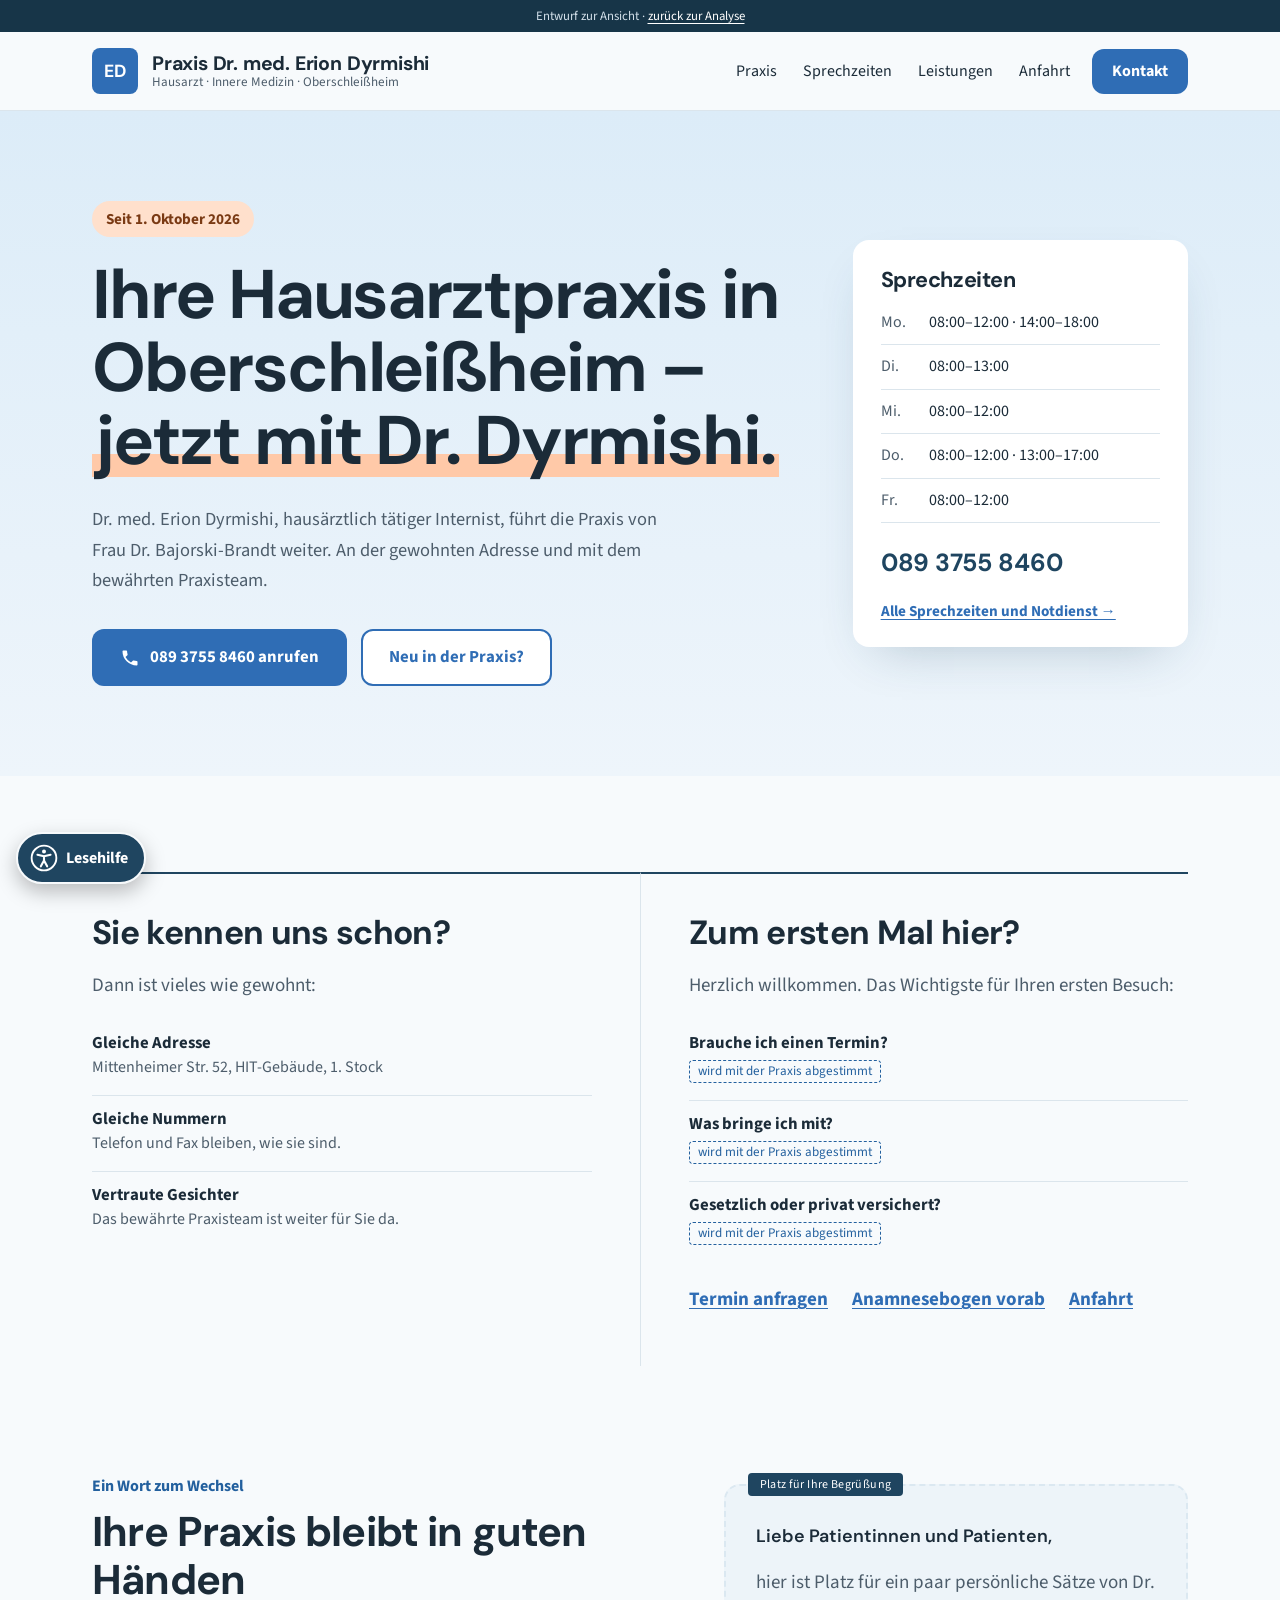
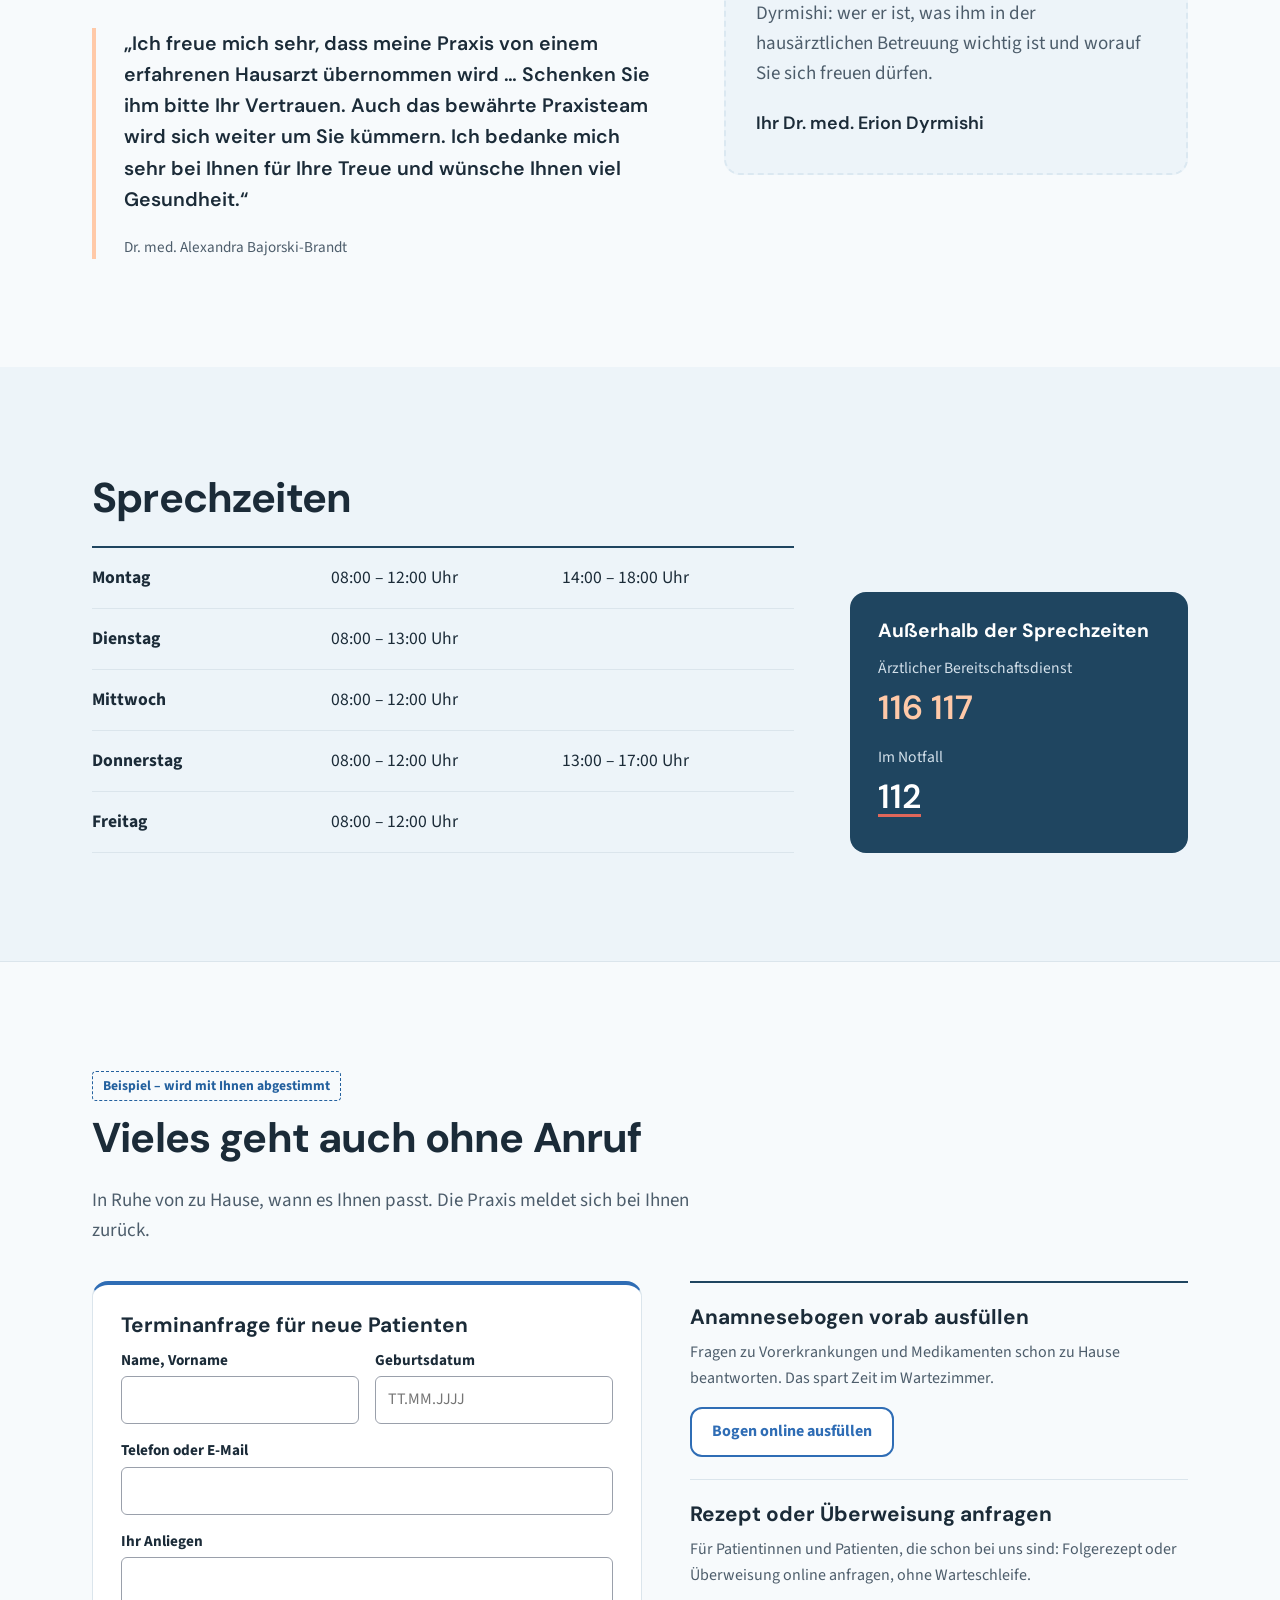
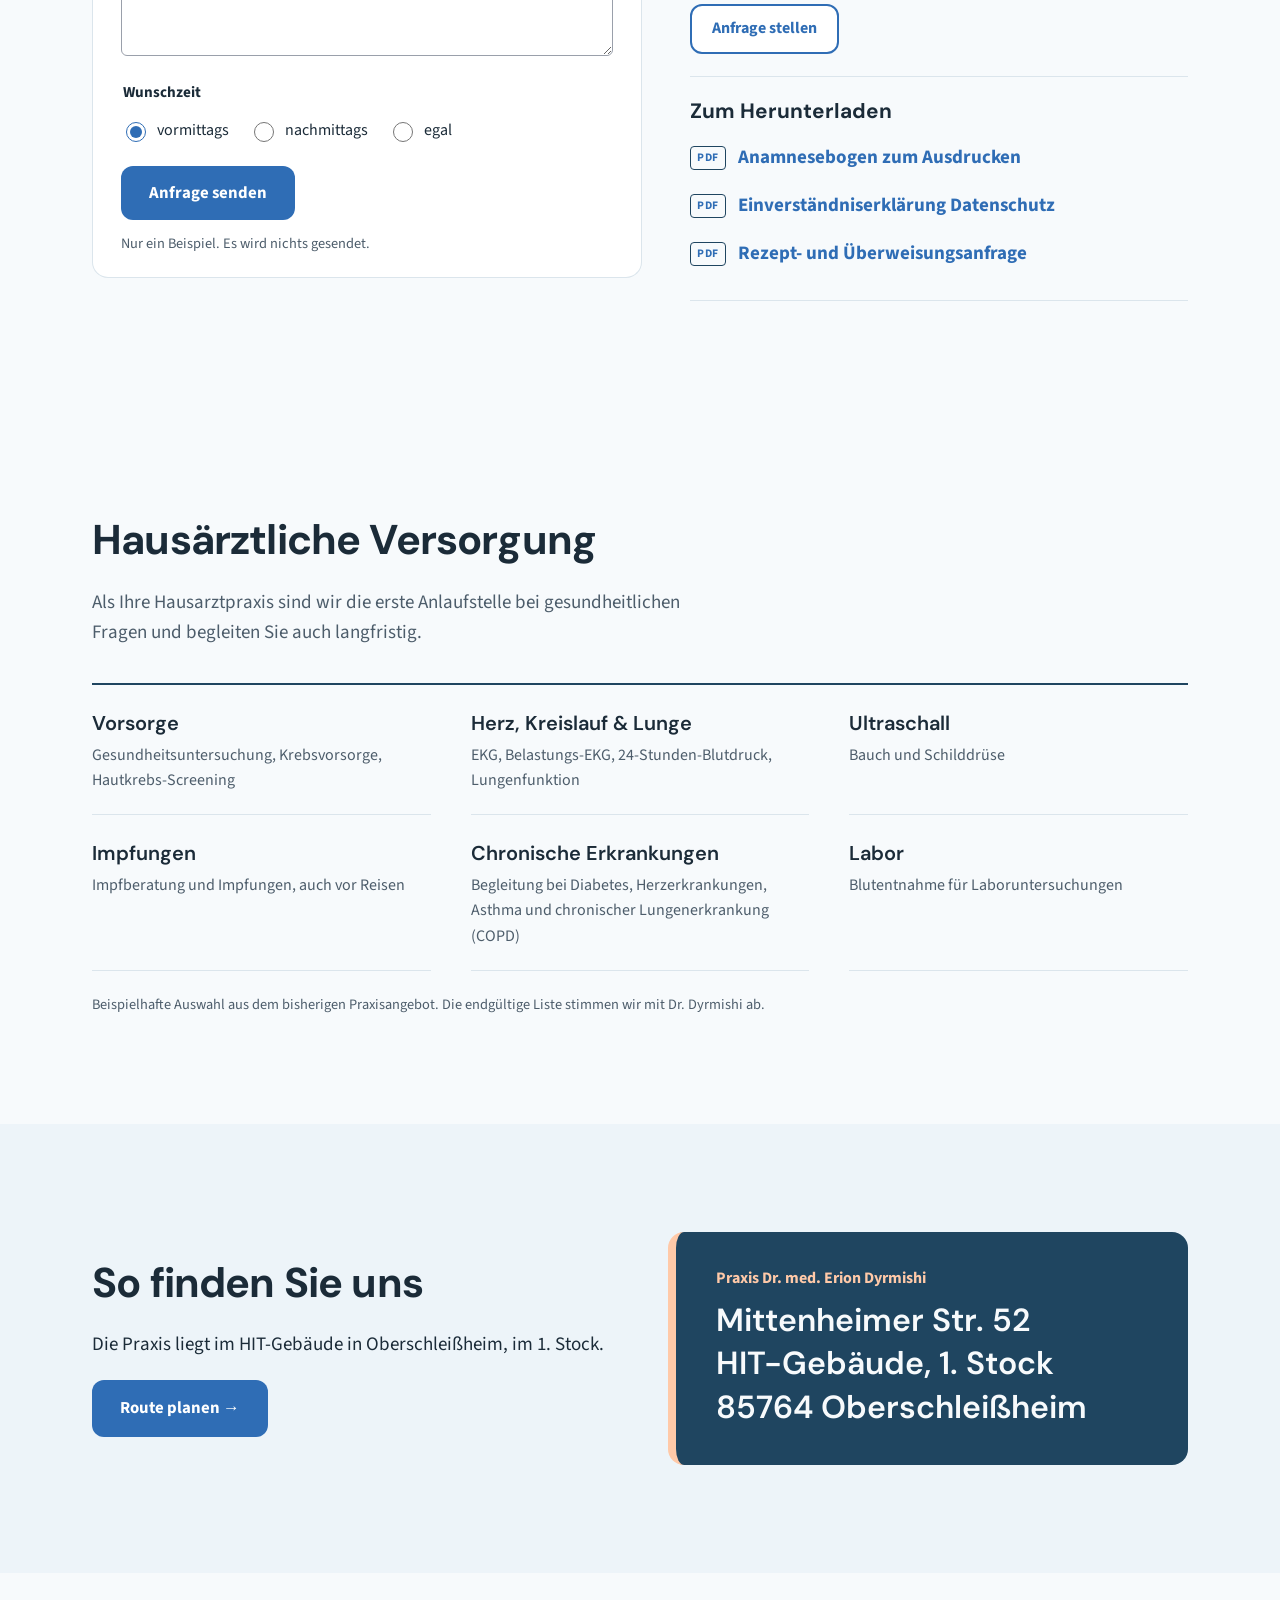
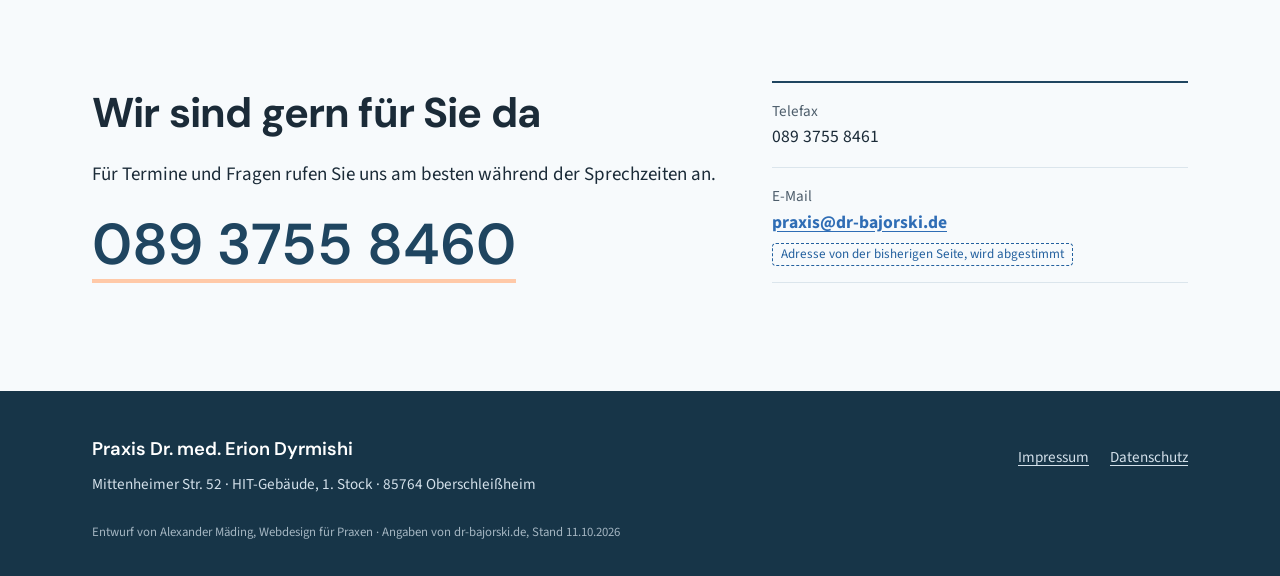
==== commit 28f2935d: "texte: weniger fachwoerter, einstieg freundlicher" ====
--- a/startseite/index.html
+++ b/startseite/index.html
@@ -222,7 +222,7 @@
       <div><dt>Herz, Kreislauf &amp; Lunge</dt><dd>EKG, Belastungs-EKG, 24-Stunden-Blutdruck, Lungenfunktion</dd></div>
       <div><dt>Ultraschall</dt><dd>Bauch und Schilddrüse</dd></div>
       <div><dt>Impfungen</dt><dd>Impfberatung und Impfungen, auch vor Reisen</dd></div>
-      <div><dt>Chronische Erkrankungen</dt><dd>Begleitung bei Diabetes, koronarer Herzkrankheit, Asthma und COPD</dd></div>
+      <div><dt>Chronische Erkrankungen</dt><dd>Begleitung bei Diabetes, Herzerkrankungen, Asthma und chronischer Lungenerkrankung (COPD)</dd></div>
       <div><dt>Labor</dt><dd>Blutentnahme für Laboruntersuchungen</dd></div>
     </dl>
     <p class="leistungen-hinweis reveal">Beispielhafte Auswahl aus dem bisherigen Praxisangebot. Die endgültige Liste stimmen wir mit Dr. Dyrmishi ab.</p>
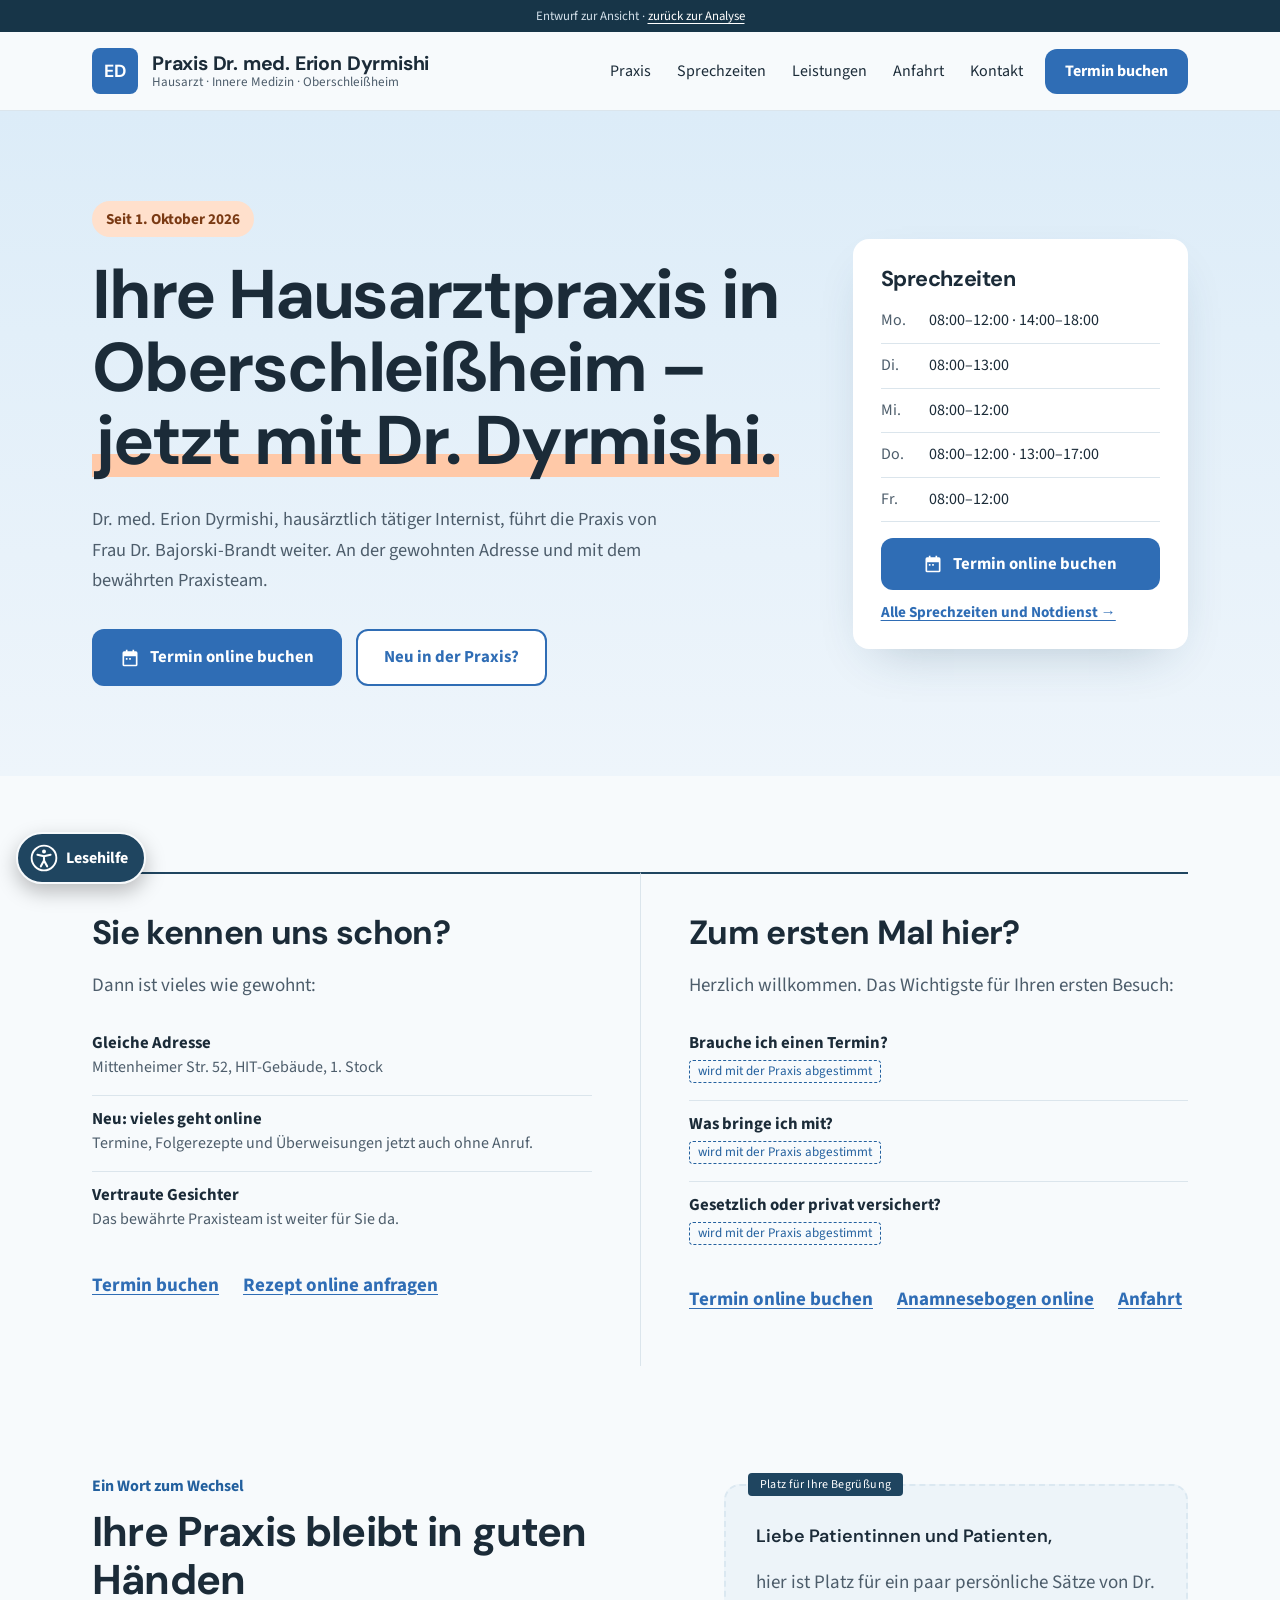
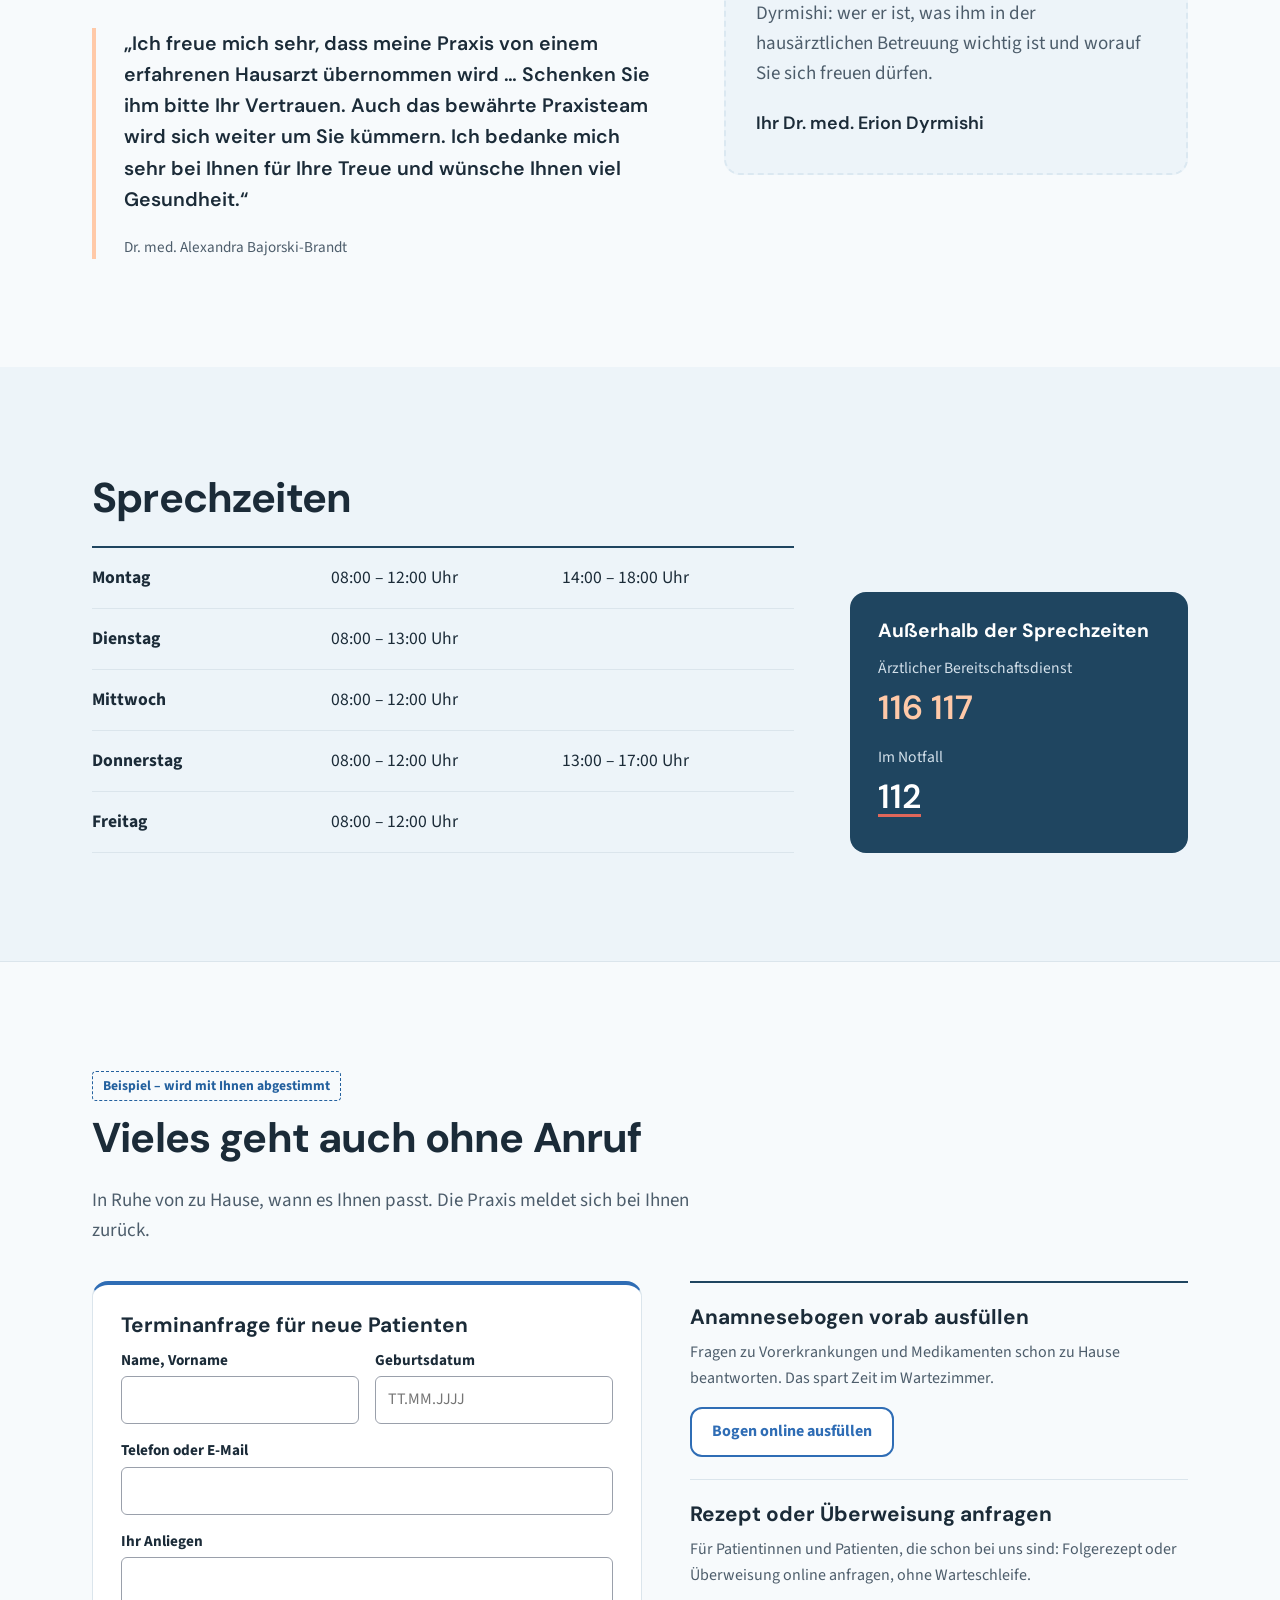
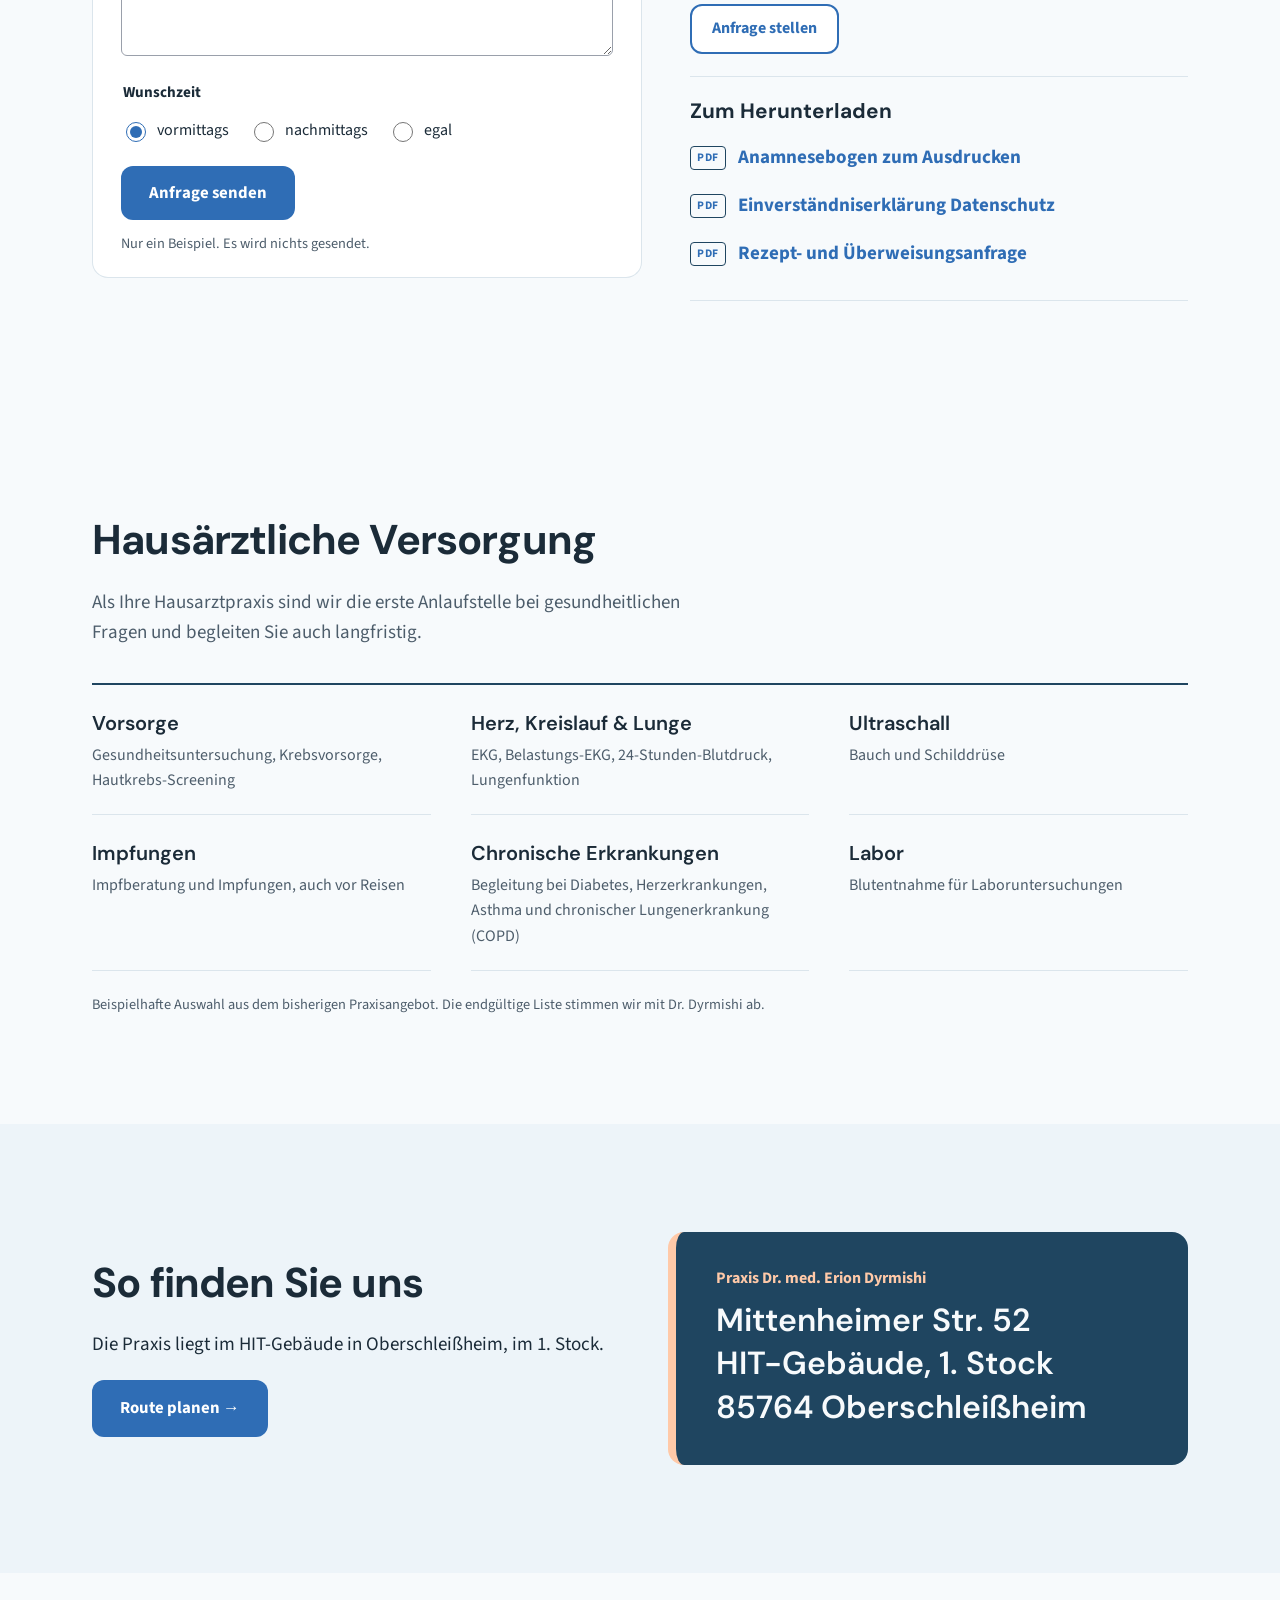
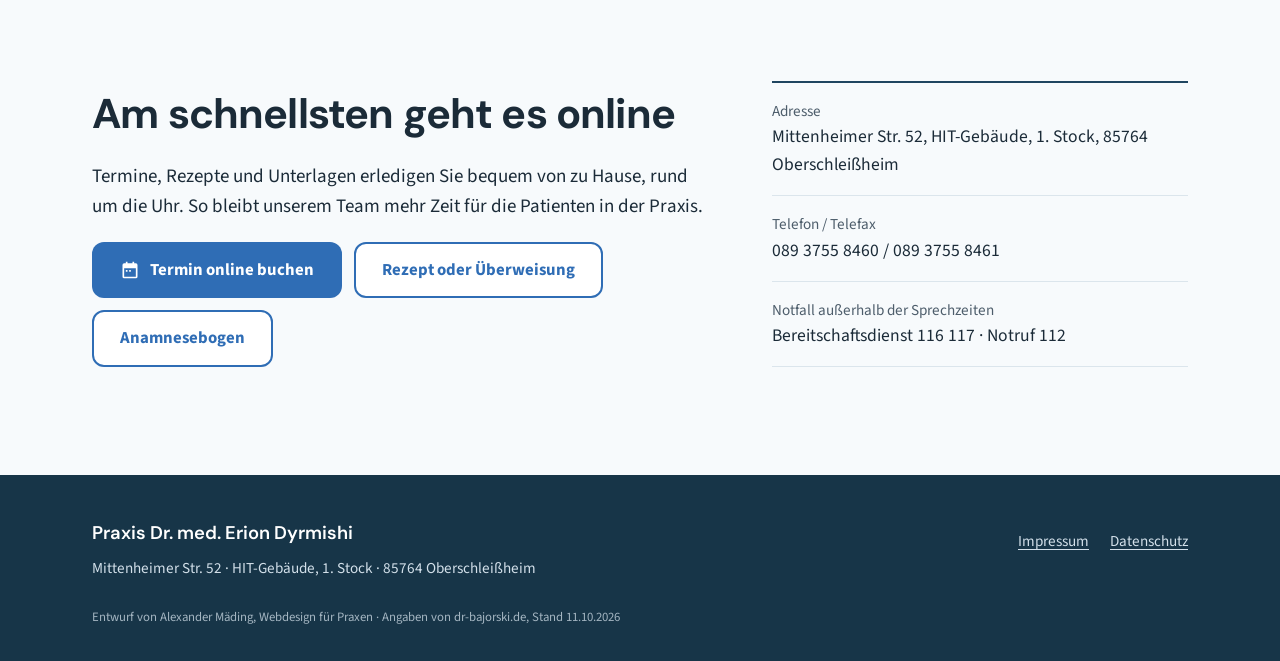
==== commit e3db9173: "startseite: online-buchung statt anrufen als hauptknopf, telefon nur noch klein" ====
--- a/startseite/index.html
+++ b/startseite/index.html
@@ -45,14 +45,16 @@
       <a href="#sprechzeiten">Sprechzeiten</a>
       <a href="#leistungen">Leistungen</a>
       <a href="#anfahrt">Anfahrt</a>
-      <a href="#kontakt" class="menue-kontakt">Kontakt</a>
+      <a href="#kontakt">Kontakt</a>
+      <a href="#termin" class="menue-kontakt">Termin buchen</a>
     </nav>
   </div>
 </header>
 
 <main id="inhalt" tabindex="-1">
 
-<!-- Hero - dunkle Farbfläche statt Foto, Übernahme steht im wichtigsten Satz -->
+<!-- Hero - heller Verlauf statt Foto, Übernahme steht im wichtigsten Satz.
+     Hauptknopf ist die Online-Buchung: entlastet das Telefon der Praxis -->
 <section class="hero-bereich">
   <div class="wrap hero">
     <div class="hero-text">
@@ -60,15 +62,15 @@
       <h1 class="hero-titel">Ihre Hausarztpraxis in Oberschleißheim &ndash; <span class="unterstrich">jetzt mit Dr.&nbsp;Dyrmishi.</span></h1>
       <p class="hero-sub">Dr. med. Erion Dyrmishi, hausärztlich tätiger Internist, führt die Praxis von Frau Dr. Bajorski-Brandt weiter. An der gewohnten Adresse und mit dem bewährten Praxisteam.</p>
       <div class="hero-btns">
-        <a href="tel:+498937558460" class="btn btn-blau hero-anruf">
-          <svg class="icon" viewBox="0 0 24 24" aria-hidden="true"><path d="M6.6 10.8a15.2 15.2 0 0 0 6.6 6.6l2.2-2.2c.3-.3.7-.4 1-.2 1.1.4 2.3.6 3.6.6.6 0 1 .4 1 1V20c0 .6-.4 1-1 1A17 17 0 0 1 3 4c0-.6.4-1 1-1h3.5c.6 0 1 .4 1 1 0 1.3.2 2.5.6 3.6.1.3 0 .7-.2 1l-2.3 2.2z"/></svg>
-          089&nbsp;3755&nbsp;8460 anrufen
+        <a href="#termin" class="btn btn-blau hero-haupt">
+          <svg class="icon" viewBox="0 0 24 24" aria-hidden="true"><path d="M7 2v2H5a2 2 0 0 0-2 2v14a2 2 0 0 0 2 2h14a2 2 0 0 0 2-2V6a2 2 0 0 0-2-2h-2V2h-2v2H9V2H7zM5 10h14v10H5V10zm2 2v2h2v-2H7zm4 0v2h2v-2h-2z"/></svg>
+          Termin online buchen
         </a>
         <a href="#neu" class="btn btn-rahmen">Neu in der Praxis?</a>
       </div>
     </div>
 
-    <!-- Sprechzeiten-Karte statt Foto. Handy: nur "Heute" + Telefon (per CSS/JS) -->
+    <!-- Sprechzeiten-Karte statt Foto. Handy: nur "Heute" + Buchen-Knopf (per CSS/JS) -->
     <aside class="zeiten-karte" aria-labelledby="karte-titel">
       <h2 class="karte-titel" id="karte-titel">Sprechzeiten</h2>
       <p class="heute-zeile js-heute" hidden></p>
@@ -79,7 +81,7 @@
         <tr data-tag="4"><th scope="row">Do.</th><td>08:00&ndash;12:00 &middot; 13:00&ndash;17:00</td></tr>
         <tr data-tag="5"><th scope="row">Fr.</th><td>08:00&ndash;12:00</td></tr>
       </table>
-      <a class="zeiten-tel" href="tel:+498937558460"><span class="nur-handy">Anrufen:&nbsp;</span>089&nbsp;3755&nbsp;8460</a>
+      <a class="zeiten-termin" href="#termin"><svg class="icon" viewBox="0 0 24 24" aria-hidden="true"><path d="M7 2v2H5a2 2 0 0 0-2 2v14a2 2 0 0 0 2 2h14a2 2 0 0 0 2-2V6a2 2 0 0 0-2-2h-2V2h-2v2H9V2H7zM5 10h14v10H5V10zm2 2v2h2v-2H7zm4 0v2h2v-2h-2z"/></svg>Termin online buchen</a>
       <a class="alle-zeiten" href="#sprechzeiten">Alle Sprechzeiten und Notdienst &rarr;</a>
     </aside>
   </div>
@@ -93,9 +95,10 @@
       <p class="weg-text">Dann ist vieles wie gewohnt:</p>
       <ul class="weg-liste">
         <li><h3>Gleiche Adresse</h3><p>Mittenheimer Str. 52, HIT-Gebäude, 1.&nbsp;Stock</p></li>
-        <li><h3>Gleiche Nummern</h3><p>Telefon und Fax bleiben, wie sie sind.</p></li>
+        <li><h3>Neu: vieles geht online</h3><p>Termine, Folgerezepte und Überweisungen jetzt auch ohne Anruf.</p></li>
         <li><h3>Vertraute Gesichter</h3><p>Das bewährte Praxisteam ist weiter für Sie da.</p></li>
       </ul>
+      <p class="weg-links"><a href="#termin">Termin buchen</a> <a href="#rezept">Rezept online anfragen</a></p>
     </div>
     <div class="weg weg-neu" id="neu">
       <h2 class="weg-titel">Zum ersten Mal hier?</h2>
@@ -106,7 +109,7 @@
         <li><h3>Was bringe ich mit?</h3><p class="platzhalter">wird mit der Praxis abgestimmt</p></li>
         <li><h3>Gesetzlich oder privat versichert?</h3><p class="platzhalter">wird mit der Praxis abgestimmt</p></li>
       </ul>
-      <p class="weg-links"><a href="#terminanfrage">Termin anfragen</a> <a href="#anamnese">Anamnesebogen vorab</a> <a href="#anfahrt">Anfahrt</a></p>
+      <p class="weg-links"><a href="#termin">Termin online buchen</a> <a href="#anamnese">Anamnesebogen online</a> <a href="#anfahrt">Anfahrt</a></p>
     </div>
   </div>
 </section>
@@ -246,17 +249,22 @@
   </div>
 </section>
 
-<!-- Kontakt - Telefonnummer groß, sie ist das Wichtigste -->
+<!-- Kontakt - am schnellsten online. Telefon und Fax nur klein, für alle, die es brauchen -->
 <section class="abschnitt abschnitt-kontakt" id="kontakt">
   <div class="wrap kontakt">
     <div>
-      <h2 class="reveal">Wir sind gern für Sie da</h2>
-      <p class="reveal">Für Termine und Fragen rufen Sie uns am besten während der Sprechzeiten an.</p>
-      <a class="kontakt-tel reveal" href="tel:+498937558460">089&nbsp;3755&nbsp;8460</a>
+      <h2 class="reveal">Am schnellsten geht es online</h2>
+      <p class="reveal">Termine, Rezepte und Unterlagen erledigen Sie bequem von zu Hause, rund um die Uhr. So bleibt unserem Team mehr Zeit für die Patienten in der Praxis.</p>
+      <div class="kontakt-wege reveal">
+        <a href="#termin" class="btn btn-blau"><svg class="icon" viewBox="0 0 24 24" aria-hidden="true"><path d="M7 2v2H5a2 2 0 0 0-2 2v14a2 2 0 0 0 2 2h14a2 2 0 0 0 2-2V6a2 2 0 0 0-2-2h-2V2h-2v2H9V2H7zM5 10h14v10H5V10zm2 2v2h2v-2H7zm4 0v2h2v-2h-2z"/></svg>Termin online buchen</a>
+        <a href="#rezept" class="btn btn-rahmen">Rezept oder Überweisung</a>
+        <a href="#anamnese" class="btn btn-rahmen">Anamnesebogen</a>
+      </div>
     </div>
     <ul class="kontakt-liste reveal">
-      <li><span>Telefax</span>089&nbsp;3755&nbsp;8461</li>
-      <li><span>E-Mail</span><a href="mailto:praxis@dr-bajorski.de" data-demo="mail">praxis@dr-bajorski.de</a><small class="platzhalter">Adresse von der bisherigen Seite, wird abgestimmt</small></li>
+      <li><span>Adresse</span>Mittenheimer Str.&nbsp;52, HIT-Gebäude, 1.&nbsp;Stock, 85764 Oberschleißheim</li>
+      <li><span>Telefon / Telefax</span>089&nbsp;3755&nbsp;8460 / 089&nbsp;3755&nbsp;8461</li>
+      <li><span>Notfall außerhalb der Sprechzeiten</span>Bereitschaftsdienst 116&nbsp;117 &middot; Notruf 112</li>
     </ul>
   </div>
 </section>
@@ -274,14 +282,11 @@
   <p class="wrap fuss-klein">Entwurf von Alexander Mäding, Webdesign für Praxen &middot; Angaben von dr-bajorski.de, Stand 11.10.2026</p>
 </footer>
 
-<!-- Handy hoch: Leiste unten. Handy quer: runder Anruf-Knopf -->
+<!-- Handy: Leiste unten mit Online-Buchung und Rezept (kein Anruf-Knopf, das Telefon soll entlastet werden) -->
 <div class="handy-leiste">
-  <a href="tel:+498937558460" class="btn btn-blau">Anrufen</a>
-  <a href="#sprechzeiten" class="btn btn-rahmen">Sprechzeiten</a>
+  <a href="#termin" class="btn btn-blau">Termin buchen</a>
+  <a href="#rezept" class="btn btn-rahmen">Rezept</a>
 </div>
-<a class="anruf-rund" href="tel:+498937558460" aria-label="Praxis anrufen: 089 3755 8460">
-  <svg class="icon" viewBox="0 0 24 24" aria-hidden="true"><path d="M6.6 10.8a15.2 15.2 0 0 0 6.6 6.6l2.2-2.2c.3-.3.7-.4 1-.2 1.1.4 2.3.6 3.6.6.6 0 1 .4 1 1V20c0 .6-.4 1-1 1A17 17 0 0 1 3 4c0-.6.4-1 1-1h3.5c.6 0 1 .4 1 1 0 1.3.2 2.5.6 3.6.1.3 0 .7-.2 1l-2.3 2.2z"/></svg>
-</a>
 
 <p class="hinweis-toast" id="hinweis" role="status" aria-live="polite"></p>
 
--- a/startseite/css/seite.css
+++ b/startseite/css/seite.css
@@ -140,7 +140,7 @@
 .logo-text { line-height: 1.2; }
 .logo-name { display: block; font-family: var(--titel); font-weight: 700; font-size: 1.22rem; letter-spacing: -.01em; }
 .logo-sub { display: block; font-size: .82rem; color: var(--grau); }
-.nur-schmal, .nur-handy { display: none; }
+.nur-schmal { display: none; }
 
 .menue { display: flex; align-items: center; gap: 2px; }
 .menue a {
@@ -232,17 +232,23 @@
   vertical-align: 2px;
 }
 .heute-zeile { display: none; }
-.zeiten-tel {
-  display: inline-block;
-  margin-top: 14px;
-  padding: 6px 0;
-  font-family: var(--titel);
-  font-weight: 700;
-  font-size: 1.55rem;
-  color: var(--tiefblau);
+/* Buchen-Knopf in der Karte statt Telefonnummer */
+.zeiten-termin {
+  display: flex;
+  align-items: center;
+  justify-content: center;
+  gap: 10px;
+  min-height: 52px;
+  margin-top: 16px;
+  padding: 12px;
+  border-radius: 12px;
+  background: var(--blau);
+  color: #fff;
+  font-weight: 700;
+  font-size: 1.05rem;
   text-decoration: none;
 }
-.zeiten-tel:hover { color: var(--blau); }
+.zeiten-termin:hover { background: var(--blau-dunkel); color: #fff; }
 .alle-zeiten { display: block; padding: 10px 0 2px; font-size: .95rem; font-weight: 700; }
 
 /* Zwei Wege */
@@ -362,16 +368,6 @@
 
 /* Kontakt */
 .kontakt { display: grid; grid-template-columns: 1.2fr .8fr; gap: 56px; align-items: end; }
-.kontakt-tel {
-  display: inline-block;
-  font-family: var(--titel);
-  font-size: clamp(2.2rem, 5vw, 3.6rem);
-  color: var(--tiefblau);
-  text-decoration: none;
-  border-bottom: 4px solid var(--pfirsich);
-  line-height: 1.2;
-}
-.kontakt-tel:hover { color: var(--blau); }
 .kontakt-liste { list-style: none; margin: 0; padding: 0; border-top: 2px solid var(--tiefblau); }
 .kontakt-liste li { display: flex; flex-direction: column; padding: 16px 0; border-bottom: 1px solid var(--linie); font-size: 1.1rem; }
 .kontakt-liste span { color: var(--grau); font-size: .95rem; }
@@ -410,7 +406,7 @@
 .btn-rahmen:hover { background: var(--himmel-hell); color: var(--blau-dunkel); }
 .icon { width: 20px; height: 20px; fill: currentColor; flex-shrink: 0; }
 
-.handy-leiste, .anruf-rund { display: none; }
+.handy-leiste { display: none; }
 
 /* Hinweis bei Klick auf Attrappen */
 .hinweis-toast {
@@ -510,28 +506,13 @@
   .hero-btns { margin-top: 20px; }
   .hero-btns .btn { flex: 1 1 auto; }
   /* Telefon steht in der Karte, im Hero nur einmal */
-  .hero-anruf { display: none; }
+  .hero-haupt { display: none; } /* Handy: Buchen-Knopf steht in der Karte direkt darunter */
   .btn { white-space: nowrap; padding: 12px 20px; }
   /* Karte: nur "Heute" + Telefon */
   .zeiten-karte { padding: 20px 20px 16px; }
   .karte-titel { font-size: 1.1rem; margin-bottom: 4px; }
   .js .karte-tabelle { display: none; }
   .js .heute-zeile { display: block; margin: 0; font-size: 1.05rem; font-weight: 700; }
-  .nur-handy { display: inline; }
-  .zeiten-tel {
-    display: flex;
-    justify-content: center;
-    width: 100%;
-    margin-top: 14px;
-    padding: 12px;
-    border-radius: 12px;
-    background: var(--blau);
-    color: #fff;
-    font-family: var(--sans);
-    font-weight: 700;
-    font-size: 1.08rem;
-  }
-  .zeiten-tel:hover { color: #fff; }
   .wege-inner { grid-template-columns: 1fr; }
   .weg, .weg-neu { padding: 28px 0; border-left: 0; }
   .weg-neu { border-top: 1px solid var(--linie); }
@@ -579,25 +560,10 @@
   .btn { font-size: .95rem; padding: 12px 16px; }
 }
 
-/* Handy quer: Kopf nicht festkleben, Leiste weg, dafür runder Anruf-Knopf */
+/* Handy quer: Kopf nicht festkleben, Leiste weg (zu wenig Höhe) */
 @media (max-height: 500px) and (orientation: landscape) {
   .kopf { position: static; }
   .handy-leiste { display: none; }
-  .anruf-rund {
-    display: flex;
-    align-items: center;
-    justify-content: center;
-    position: fixed;
-    right: 14px;
-    bottom: 14px;
-    z-index: 25;
-    width: 52px; height: 52px;
-    border-radius: 50%;
-    background: var(--blau);
-    color: #fff;
-    box-shadow: 0 8px 20px rgba(0,0,0,.25);
-  }
-  .anruf-rund .icon { width: 24px; height: 24px; }
   .hero { padding-top: 24px; padding-bottom: 28px; }
   .hero-titel { font-size: 2rem; }
 }
@@ -668,3 +634,9 @@
   .feld-reihe { grid-template-columns: 1fr; }
   .weg-links { flex-wrap: wrap; gap: 4px 20px; }
 }
+
+/* Kontakt: drei Online-Wege als Knöpfe, Telefon nur klein in der Liste */
+.kontakt-wege { display: flex; flex-wrap: wrap; gap: 12px; margin-top: 8px; }
+@media (max-width: 720px) {
+  .kontakt-wege .btn { flex: 1 1 100%; }
+}
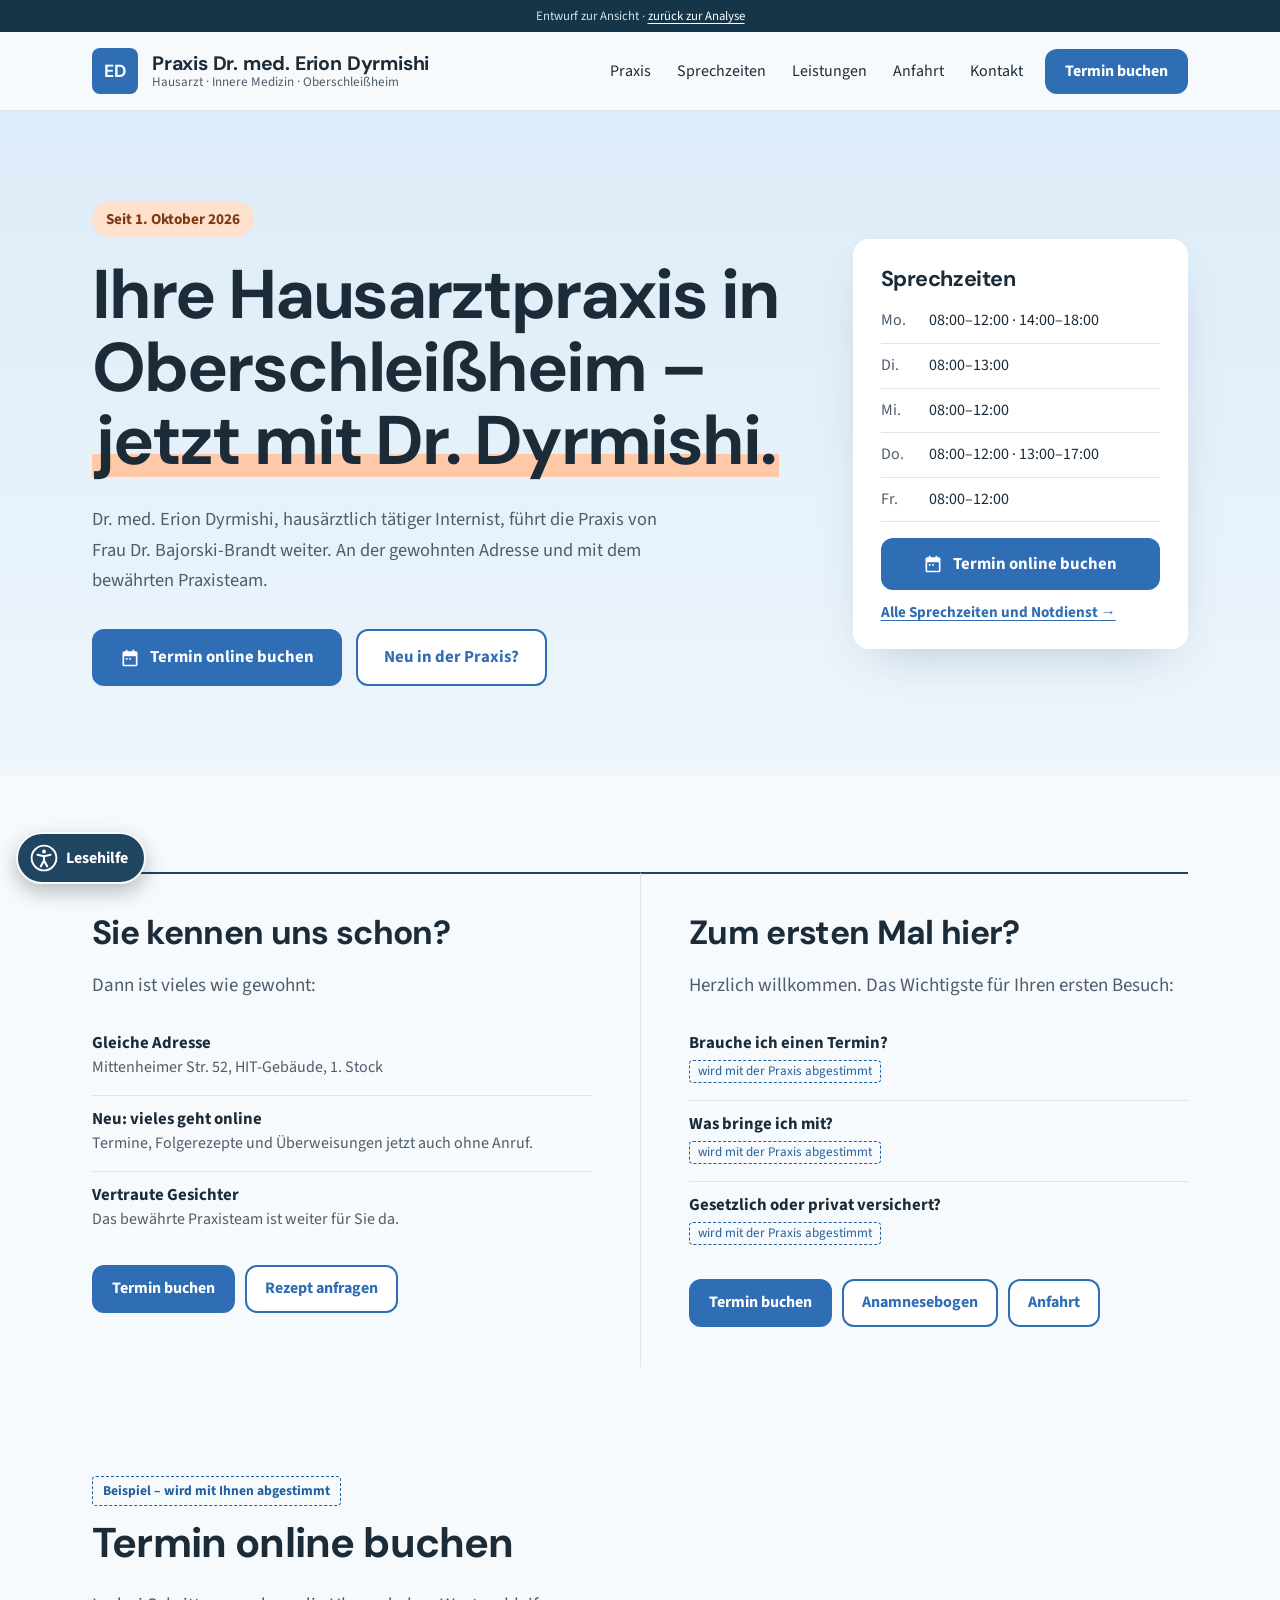
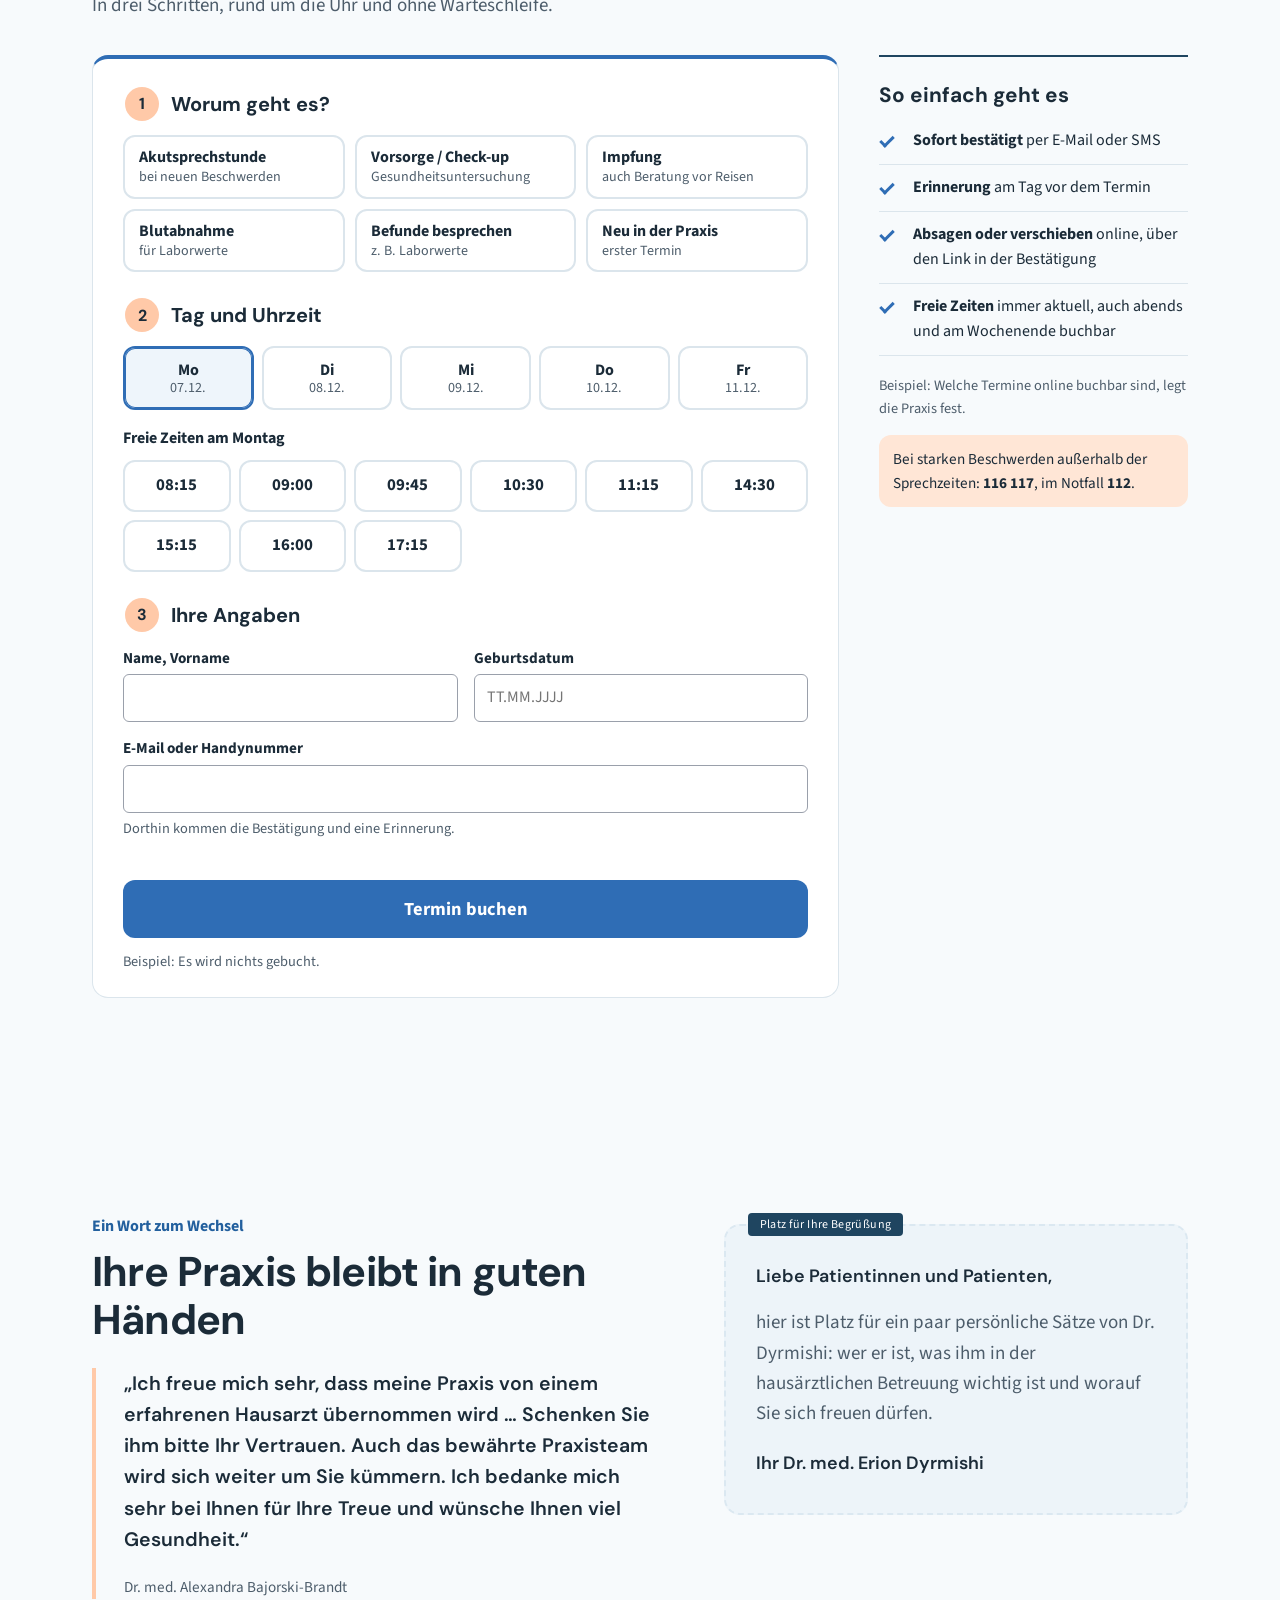
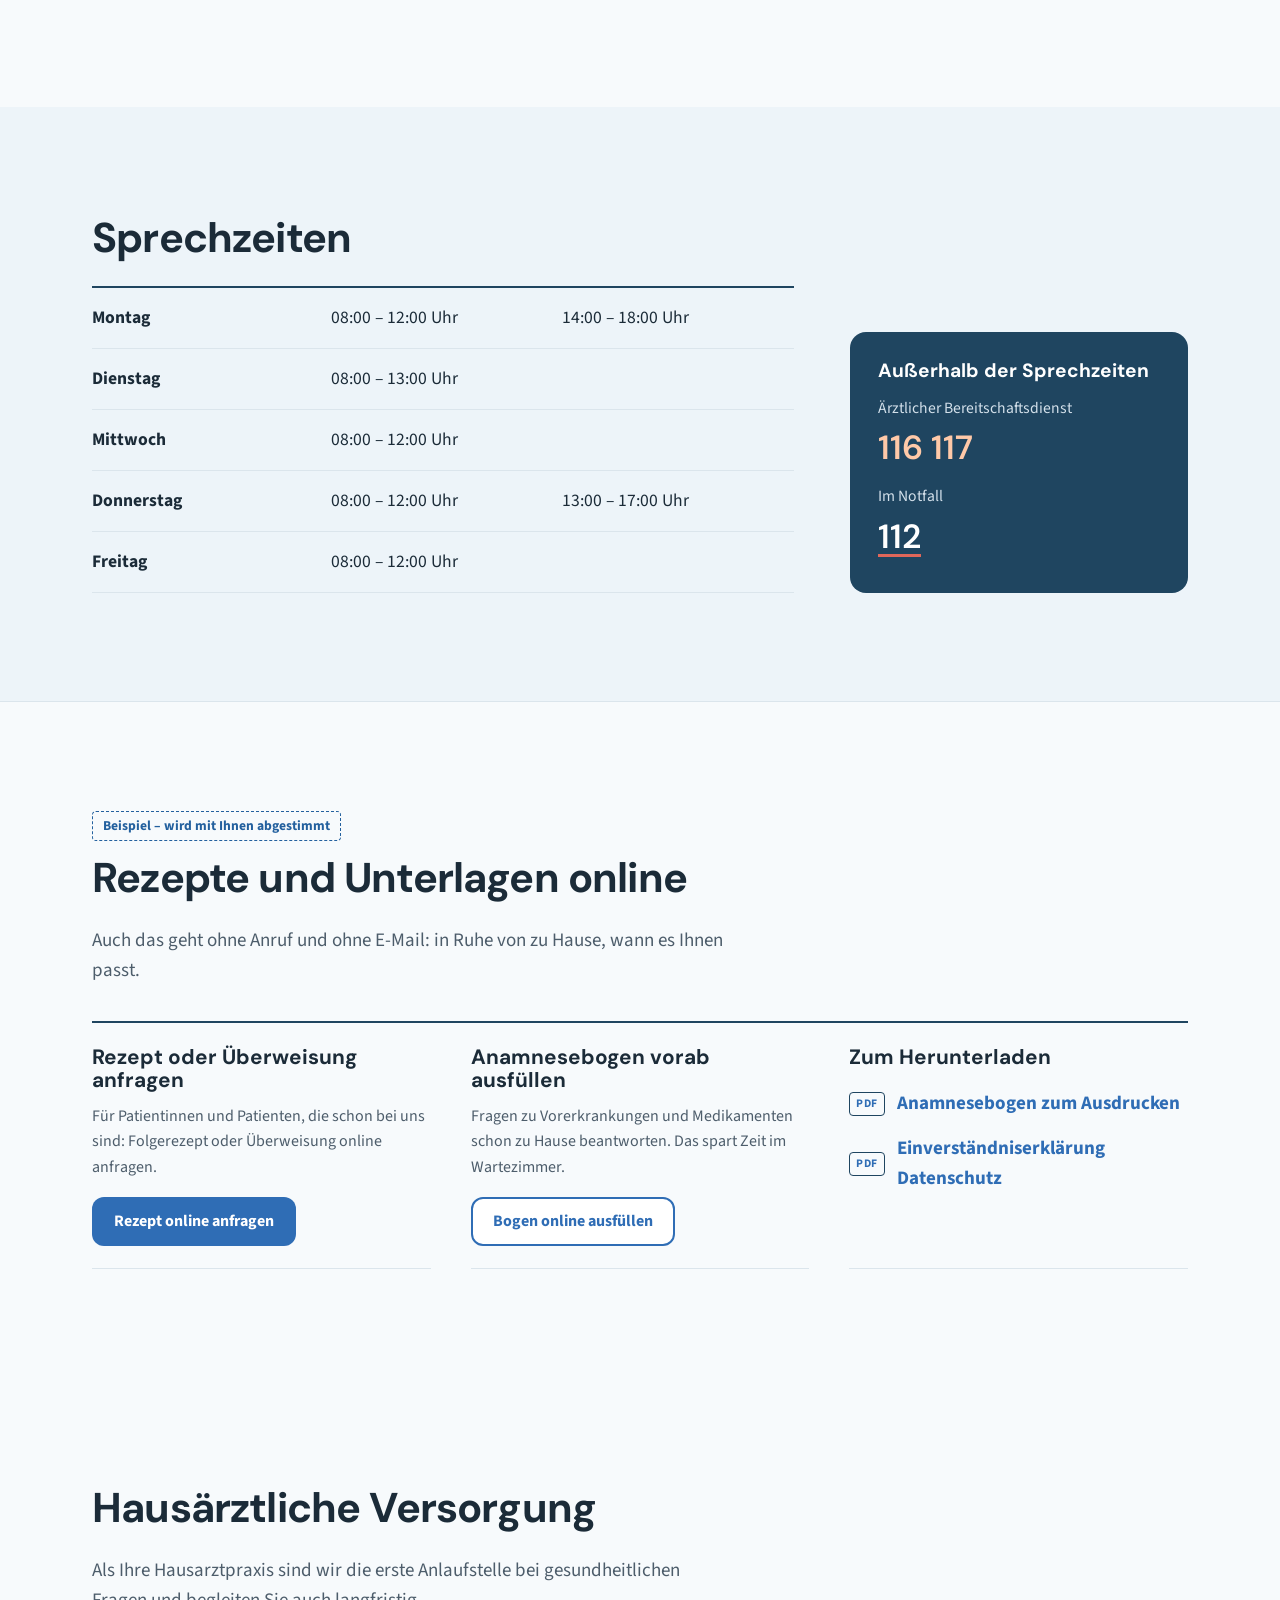
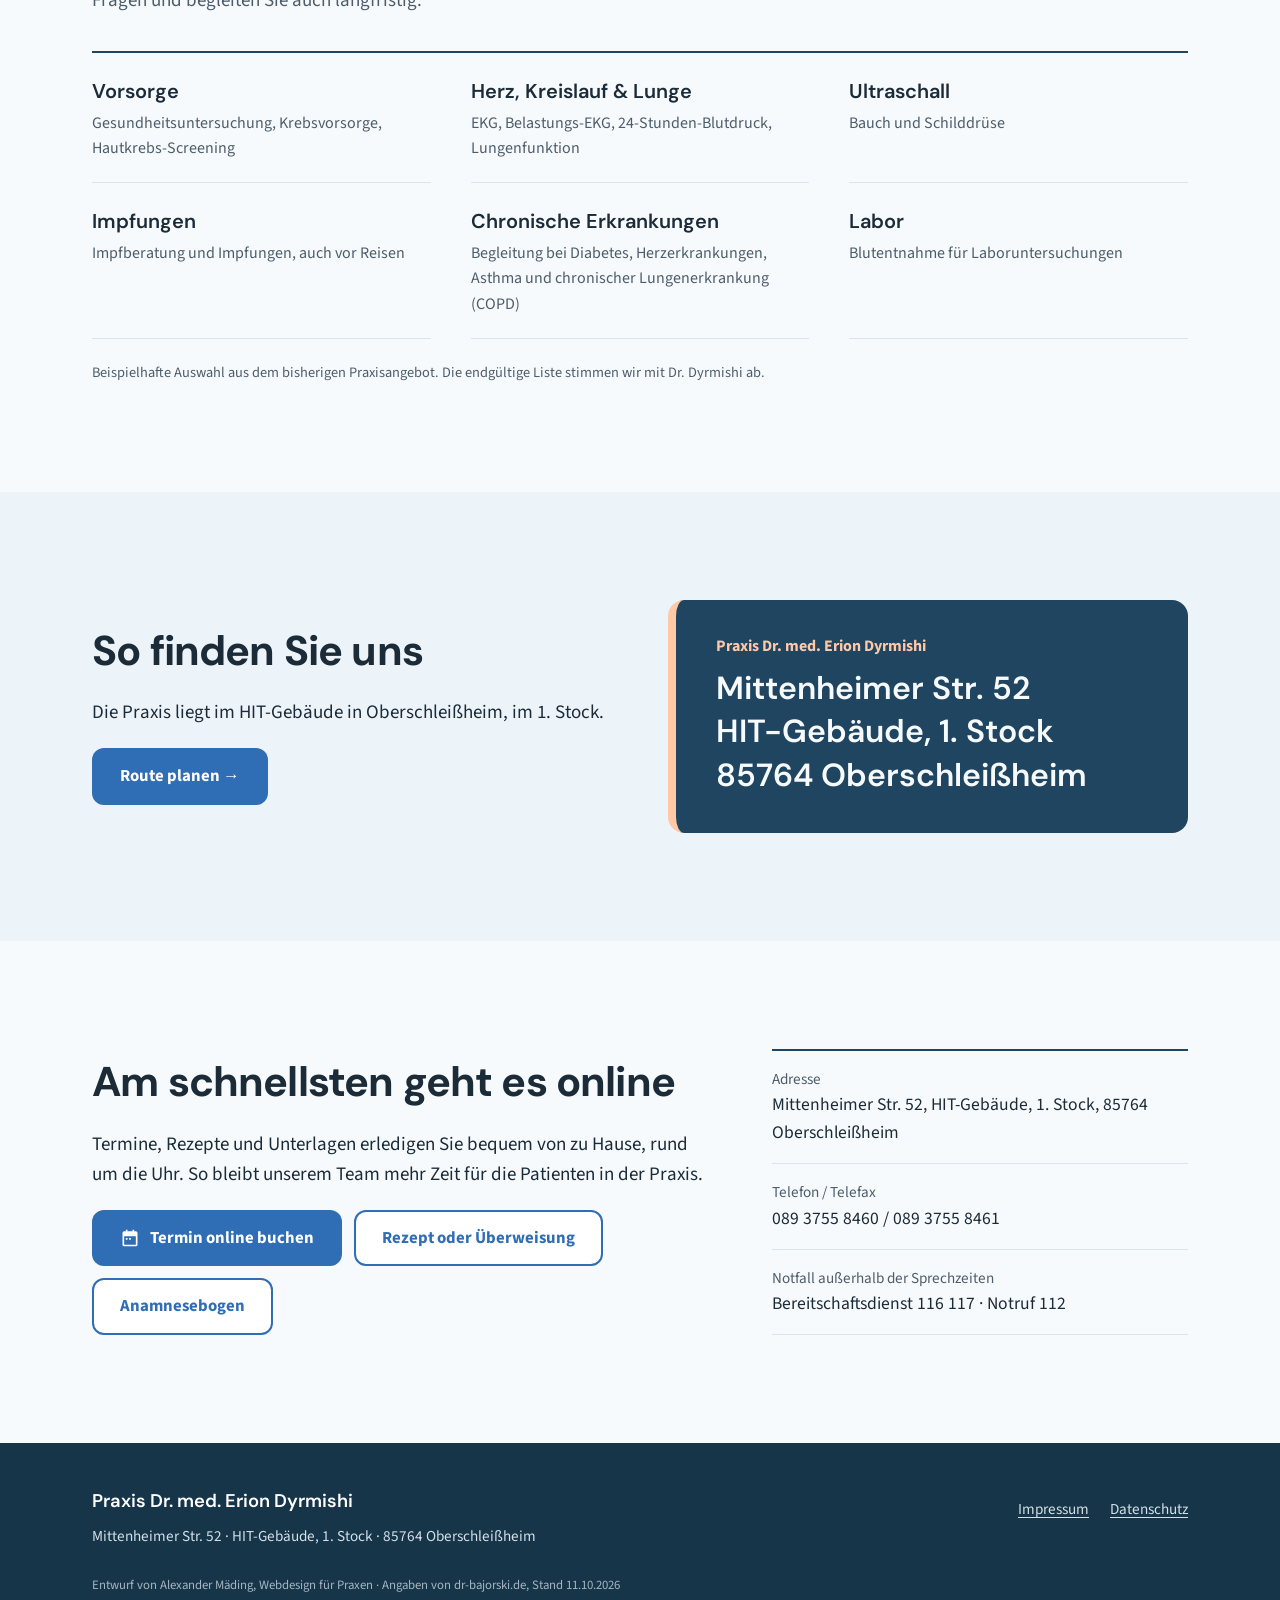
==== commit 85093590: "startseite: online-terminbuchung als beispiel, schnell-links als knöpfe, rezept und unterlagen onlin" ====
--- a/startseite/index.html
+++ b/startseite/index.html
@@ -98,7 +98,7 @@
         <li><h3>Neu: vieles geht online</h3><p>Termine, Folgerezepte und Überweisungen jetzt auch ohne Anruf.</p></li>
         <li><h3>Vertraute Gesichter</h3><p>Das bewährte Praxisteam ist weiter für Sie da.</p></li>
       </ul>
-      <p class="weg-links"><a href="#termin">Termin buchen</a> <a href="#rezept">Rezept online anfragen</a></p>
+      <p class="weg-links"><a href="#termin">Termin buchen</a> <a href="#rezept">Rezept anfragen</a></p>
     </div>
     <div class="weg weg-neu" id="neu">
       <h2 class="weg-titel">Zum ersten Mal hier?</h2>
@@ -109,7 +109,68 @@
         <li><h3>Was bringe ich mit?</h3><p class="platzhalter">wird mit der Praxis abgestimmt</p></li>
         <li><h3>Gesetzlich oder privat versichert?</h3><p class="platzhalter">wird mit der Praxis abgestimmt</p></li>
       </ul>
-      <p class="weg-links"><a href="#termin">Termin online buchen</a> <a href="#anamnese">Anamnesebogen online</a> <a href="#anfahrt">Anfahrt</a></p>
+      <p class="weg-links"><a href="#termin">Termin buchen</a> <a href="#anamnese">Anamnesebogen</a> <a href="#anfahrt">Anfahrt</a></p>
+    </div>
+  </div>
+</section>
+
+<!-- Online-Termin - Beispiel einer Buchung in drei Schritten.
+     Attrappe: Gründe und freie Zeiten sind Beispiele, es wird nichts gebucht.
+     Später über einen Buchungsdienst nach Wahl der Praxis -->
+<section class="abschnitt abschnitt-termin" id="termin">
+  <div class="wrap">
+    <p class="beispiel-chip reveal">Beispiel &ndash; wird mit Ihnen abgestimmt</p>
+    <h2 class="reveal">Termin online buchen</h2>
+    <p class="abschnitt-text reveal">In drei Schritten, rund um die Uhr und ohne Warteschleife.</p>
+
+    <div class="buchung">
+      <form class="buchung-form reveal" id="buchung" novalidate>
+        <!-- Schritt 1: Grund -->
+        <fieldset class="schritt">
+          <legend><span class="schritt-nr" aria-hidden="true">1</span>Worum geht es?</legend>
+          <div class="wahl-grid">
+            <label class="wahl"><input type="radio" name="grund" value="Akutsprechstunde"><span>Akutsprechstunde<small>bei neuen Beschwerden</small></span></label>
+            <label class="wahl"><input type="radio" name="grund" value="Vorsorge / Check-up"><span>Vorsorge / Check-up<small>Gesundheitsuntersuchung</small></span></label>
+            <label class="wahl"><input type="radio" name="grund" value="Impfung"><span>Impfung<small>auch Beratung vor Reisen</small></span></label>
+            <label class="wahl"><input type="radio" name="grund" value="Blutabnahme"><span>Blutabnahme<small>für Laborwerte</small></span></label>
+            <label class="wahl"><input type="radio" name="grund" value="Besprechung von Befunden"><span>Befunde besprechen<small>z.&nbsp;B. Laborwerte</small></span></label>
+            <label class="wahl"><input type="radio" name="grund" value="Erster Termin (Neupatient)"><span>Neu in der Praxis<small>erster Termin</small></span></label>
+          </div>
+        </fieldset>
+
+        <!-- Schritt 2: Tag + Uhrzeit (Tage und Zeiten setzt seite.js aus den Sprechzeiten) -->
+        <fieldset class="schritt">
+          <legend><span class="schritt-nr" aria-hidden="true">2</span>Tag und Uhrzeit</legend>
+          <div class="tage js-tage"></div>
+          <p class="slots-titel" id="slots-titel">Freie Zeiten <span class="js-slots-tag"></span></p>
+          <div class="slots js-slots" role="group" aria-labelledby="slots-titel"></div>
+        </fieldset>
+
+        <!-- Schritt 3: Angaben -->
+        <fieldset class="schritt">
+          <legend><span class="schritt-nr" aria-hidden="true">3</span>Ihre Angaben</legend>
+          <div class="feld-reihe">
+            <p class="feld"><label for="b-name">Name, Vorname</label><input id="b-name" name="name" type="text" autocomplete="off"></p>
+            <p class="feld"><label for="b-geb">Geburtsdatum</label><input id="b-geb" name="geburtsdatum" type="text" inputmode="numeric" placeholder="TT.MM.JJJJ" autocomplete="off"></p>
+          </div>
+          <p class="feld"><label for="b-kontakt">E-Mail oder Handynummer</label><input id="b-kontakt" name="kontakt" type="text" autocomplete="off" aria-describedby="b-kontakt-info"><small class="feld-info" id="b-kontakt-info">Dorthin kommen die Bestätigung und eine Erinnerung.</small></p>
+        </fieldset>
+
+        <button class="btn btn-blau btn-buchen" type="submit">Termin buchen</button>
+        <p class="form-hinweis" id="buchung-hinweis" role="status" aria-live="polite">Beispiel: Es wird nichts gebucht.</p>
+      </form>
+
+      <aside class="buchung-vorteile reveal" aria-labelledby="vorteile-titel">
+        <h3 id="vorteile-titel">So einfach geht es</h3>
+        <ul class="haken-liste">
+          <li><b>Sofort bestätigt</b> per E-Mail oder SMS</li>
+          <li><b>Erinnerung</b> am Tag vor dem Termin</li>
+          <li><b>Absagen oder verschieben</b> online, über den Link in der Bestätigung</li>
+          <li><b>Freie Zeiten</b> immer aktuell, auch abends und am Wochenende buchbar</li>
+        </ul>
+        <p class="vorteile-klein">Beispiel: Welche Termine online buchbar sind, legt die Praxis fest.</p>
+        <p class="vorteile-notfall">Bei starken Beschwerden außerhalb der Sprechzeiten: <b>116&nbsp;117</b>, im Notfall <b>112</b>.</p>
+      </aside>
     </div>
   </div>
 </section>
@@ -160,56 +221,33 @@
   </div>
 </section>
 
-<!-- Online erledigen - Beispiel-Funktionen, die dem Team Telefon und E-Mails abnehmen.
-     Alles Attrappe: Formular verschickt nichts, Downloads sind Platzhalter -->
+<!-- Online erledigen - Rezept, Anamnesebogen, Downloads. Alles Attrappe, Downloads sind Platzhalter -->
 <section class="abschnitt abschnitt-online" id="online">
   <div class="wrap">
     <p class="beispiel-chip reveal">Beispiel &ndash; wird mit Ihnen abgestimmt</p>
-    <h2 class="reveal">Vieles geht auch ohne Anruf</h2>
-    <p class="abschnitt-text reveal">In Ruhe von zu Hause, wann es Ihnen passt. Die Praxis meldet sich bei Ihnen zurück.</p>
+    <h2 class="reveal">Rezepte und Unterlagen online</h2>
+    <p class="abschnitt-text reveal">Auch das geht ohne Anruf und ohne E-Mail: in Ruhe von zu Hause, wann es Ihnen passt.</p>
 
     <div class="online">
-      <!-- Terminanfrage für neue Patienten -->
-      <form class="termin-form reveal" id="terminanfrage" novalidate aria-describedby="termin-hinweis">
-        <h3>Terminanfrage für neue Patienten</h3>
-        <div class="feld-reihe">
-          <p class="feld"><label for="t-name">Name, Vorname</label><input id="t-name" name="name" type="text" autocomplete="off"></p>
-          <p class="feld"><label for="t-geb">Geburtsdatum</label><input id="t-geb" name="geburtsdatum" type="text" inputmode="numeric" placeholder="TT.MM.JJJJ" autocomplete="off"></p>
-        </div>
-        <p class="feld"><label for="t-kontakt">Telefon oder E-Mail</label><input id="t-kontakt" name="kontakt" type="text" autocomplete="off"></p>
-        <p class="feld"><label for="t-anliegen">Ihr Anliegen</label><textarea id="t-anliegen" name="anliegen" rows="3"></textarea></p>
-        <fieldset class="feld wunsch">
-          <legend>Wunschzeit</legend>
-          <label><input type="radio" name="wunsch" value="vormittags" checked> vormittags</label>
-          <label><input type="radio" name="wunsch" value="nachmittags"> nachmittags</label>
-          <label><input type="radio" name="wunsch" value="egal"> egal</label>
-        </fieldset>
-        <button class="btn btn-blau" type="submit">Anfrage senden</button>
-        <p class="form-hinweis" id="termin-hinweis" role="status" aria-live="polite">Nur ein Beispiel. Es wird nichts gesendet.</p>
-      </form>
-
-      <div class="online-rechts">
-        <!-- Anamnesebogen vorab -->
-        <div class="online-punkt reveal" id="anamnese">
-          <h3>Anamnesebogen vorab ausfüllen</h3>
-          <p>Fragen zu Vorerkrankungen und Medikamenten schon zu Hause beantworten. Das spart Zeit im Wartezimmer.</p>
-          <a href="#anamnese" class="btn btn-rahmen" data-demo="anamnese">Bogen online ausfüllen</a>
-        </div>
-        <!-- Rezept / Überweisung für Stammpatienten -->
-        <div class="online-punkt reveal" id="rezept">
-          <h3>Rezept oder Überweisung anfragen</h3>
-          <p>Für Patientinnen und Patienten, die schon bei uns sind: Folgerezept oder Überweisung online anfragen, ohne Warteschleife.</p>
-          <a href="#rezept" class="btn btn-rahmen" data-demo="rezept">Anfrage stellen</a>
-        </div>
-        <!-- Downloads - nur Beispiel-Titel, keine echten Dokumente -->
-        <div class="online-punkt reveal" id="downloads">
-          <h3>Zum Herunterladen</h3>
-          <ul class="downloads">
-            <li><a href="#downloads" data-demo="download"><span class="dl-typ">PDF</span>Anamnesebogen zum Ausdrucken</a></li>
-            <li><a href="#downloads" data-demo="download"><span class="dl-typ">PDF</span>Einverständniserklärung Datenschutz</a></li>
-            <li><a href="#downloads" data-demo="download"><span class="dl-typ">PDF</span>Rezept- und Überweisungsanfrage</a></li>
-          </ul>
-        </div>
+      <!-- Rezept / Überweisung für Stammpatienten -->
+      <div class="online-punkt reveal" id="rezept">
+        <h3>Rezept oder Überweisung anfragen</h3>
+        <p>Für Patientinnen und Patienten, die schon bei uns sind: Folgerezept oder Überweisung online anfragen.</p>
+        <a href="#rezept" class="btn btn-blau" data-demo="rezept">Rezept online anfragen</a>
+      </div>
+      <!-- Anamnesebogen vorab -->
+      <div class="online-punkt reveal" id="anamnese">
+        <h3>Anamnesebogen vorab ausfüllen</h3>
+        <p>Fragen zu Vorerkrankungen und Medikamenten schon zu Hause beantworten. Das spart Zeit im Wartezimmer.</p>
+        <a href="#anamnese" class="btn btn-rahmen" data-demo="anamnese">Bogen online ausfüllen</a>
+      </div>
+      <!-- Downloads - nur Beispiel-Titel, keine echten Dokumente -->
+      <div class="online-punkt reveal" id="downloads">
+        <h3>Zum Herunterladen</h3>
+        <ul class="downloads">
+          <li><a href="#downloads" data-demo="download"><span class="dl-typ">PDF</span>Anamnesebogen zum Ausdrucken</a></li>
+          <li><a href="#downloads" data-demo="download"><span class="dl-typ">PDF</span>Einverständniserklärung Datenschutz</a></li>
+        </ul>
       </div>
     </div>
   </div>
--- a/startseite/css/seite.css
+++ b/startseite/css/seite.css
@@ -273,8 +273,18 @@
   color: var(--akzent) !important;
   font-size: .82rem !important;
 }
-.weg-links { margin: 14px 0 0; display: flex; gap: 24px; }
-.weg-links a { font-weight: 700; padding: 10px 0; }
+/* Schnell-Links als kompakte Knöpfe nebeneinander (auch auf dem Handy in einer Reihe) */
+.weg-links { margin: 18px 0 0; display: grid; grid-auto-flow: column; grid-auto-columns: max-content; gap: 10px; }
+.weg-links a {
+  display: flex; align-items: center; justify-content: center;
+  min-height: 48px; padding: 8px 18px;
+  border: 2px solid var(--blau); border-radius: 12px;
+  background: #fff; color: var(--blau);
+  font-weight: 700; font-size: 1rem; text-align: center; text-decoration: none;
+}
+.weg-links a:first-child { background: var(--blau); color: #fff; }
+.weg-links a:hover { background: var(--himmel-hell); color: var(--blau-dunkel); }
+.weg-links a:first-child:hover { background: var(--blau-dunkel); color: #fff; }
 
 /* Abschnitte */
 .abschnitt { padding: clamp(64px, 9vw, 108px) 0; }
@@ -586,15 +596,7 @@
   font-size: .85rem;
   font-weight: 700;
 }
-.online { display: grid; grid-template-columns: 1.05fr .95fr; gap: 48px; align-items: start; }
-.termin-form {
-  background: #fff;
-  border: 1px solid var(--linie);
-  border-top: 4px solid var(--blau);
-  border-radius: var(--radius);
-  padding: 28px 28px 22px;
-}
-.termin-form h3, .online-punkt h3 { font-size: 1.3rem; }
+.online { display: grid; grid-template-columns: repeat(3, 1fr); gap: 0 40px; border-top: 2px solid var(--tiefblau); }
 .feld-reihe { display: grid; grid-template-columns: 1fr 1fr; gap: 0 16px; }
 .feld { margin: 0 0 14px; }
 .feld label, .feld legend { display: block; font-weight: 700; font-size: .95rem; margin-bottom: 4px; }
@@ -611,14 +613,10 @@
 }
 .feld textarea { resize: vertical; }
 .feld input:focus, .feld textarea:focus { outline: 3px solid var(--blau); outline-offset: 1px; border-color: var(--blau); }
-.wunsch { border: 0; padding: 0; display: flex; flex-wrap: wrap; gap: 4px 20px; }
-.wunsch legend { width: 100%; }
-.wunsch label { display: inline-flex; align-items: center; gap: 8px; min-height: 44px; font-weight: 400; font-size: 1rem; margin: 0; }
-.wunsch input { width: 20px; height: 20px; accent-color: var(--blau); }
 .form-hinweis { margin: 12px 0 0; font-size: .9rem; color: var(--grau); }
 .form-hinweis.an { padding: 10px 14px; border-radius: 6px; background: var(--pfirsich-hell); color: var(--text); font-weight: 700; }
-.online-rechts { display: grid; gap: 0; border-top: 2px solid var(--tiefblau); }
 .online-punkt { padding: 22px 0; border-bottom: 1px solid var(--linie); }
+.online-punkt h3 { font-size: 1.3rem; }
 .online-punkt p { color: var(--grau); font-size: 1rem; }
 .online-punkt .btn { min-height: 48px; padding: 10px 20px; font-size: 1rem; }
 .downloads { list-style: none; margin: 0; padding: 0; }
@@ -627,12 +625,12 @@
 .dl-typ { flex-shrink: 0; padding: 2px 6px; border: 1.5px solid var(--tiefblau); border-radius: 4px; font-size: .72rem; letter-spacing: .04em; }
 
 @media (max-width: 960px) {
-  .online { grid-template-columns: 1fr; gap: 36px; }
+  .online { grid-template-columns: 1fr; }
 }
 @media (max-width: 720px) {
-  .termin-form { padding: 22px 18px 18px; }
   .feld-reihe { grid-template-columns: 1fr; }
-  .weg-links { flex-wrap: wrap; gap: 4px 20px; }
+  .weg-links { grid-auto-columns: 1fr; gap: 8px; }
+  .weg-links a { min-height: 48px; padding: 6px 4px; font-size: .9rem; line-height: 1.2; }
 }
 
 /* Kontakt: drei Online-Wege als Knöpfe, Telefon nur klein in der Liste */
@@ -640,3 +638,76 @@
 @media (max-width: 720px) {
   .kontakt-wege .btn { flex: 1 1 100%; }
 }
+
+/* ---------- Online-Termin (Beispiel) ---------- */
+.abschnitt-termin { background: var(--papier); }
+.buchung { display: grid; grid-template-columns: 1.5fr .62fr; gap: 40px; align-items: start; }
+.buchung-form {
+  background: #fff;
+  border: 1px solid var(--linie);
+  border-top: 4px solid var(--blau);
+  border-radius: var(--radius);
+  padding: 28px 30px 24px;
+}
+.schritt { border: 0; margin: 0 0 26px; padding: 0; min-width: 0; }
+.schritt legend { display: flex; align-items: center; gap: 12px; margin-bottom: 14px; font-family: var(--titel); font-weight: 700; font-size: 1.25rem; }
+.schritt-nr {
+  display: inline-flex; align-items: center; justify-content: center;
+  width: 34px; height: 34px; border-radius: 50%;
+  background: var(--pfirsich); color: var(--text);
+  font-size: 1rem;
+}
+/* Auswahl-Karten: echte Radio-Buttons, große Tippflächen */
+.wahl-grid { display: grid; grid-template-columns: repeat(3, 1fr); gap: 10px; }
+.wahl, .tag, .slot { position: relative; display: block; cursor: pointer; }
+.wahl input, .tag input, .slot input { position: absolute; opacity: 0; width: 1px; height: 1px; }
+.wahl span, .tag span, .slot span {
+  display: flex; flex-direction: column; justify-content: center;
+  min-height: 60px; height: 100%;
+  padding: 10px 14px;
+  border: 2px solid var(--linie);
+  border-radius: 12px;
+  background: #fff;
+  font-weight: 700;
+  font-size: 1rem;
+  line-height: 1.25;
+}
+.wahl small { font-weight: 400; color: var(--grau); font-size: .88rem; margin-top: 2px; }
+.wahl:hover span, .tag:hover span, .slot:hover span { border-color: var(--blau); }
+.wahl input:checked + span, .tag input:checked + span, .slot input:checked + span {
+  border-color: var(--blau);
+  background: var(--himmel-hell);
+  box-shadow: inset 0 0 0 1px var(--blau);
+}
+.wahl input:focus-visible + span, .tag input:focus-visible + span, .slot input:focus-visible + span { outline: 3px solid var(--blau); outline-offset: 2px; }
+.tage { display: grid; grid-template-columns: repeat(5, 1fr); gap: 8px; margin-bottom: 16px; }
+.tag span { align-items: center; text-align: center; min-height: 64px; padding: 8px 4px; }
+.tag small { font-weight: 400; font-size: .88rem; color: var(--grau); }
+.slots-titel { margin: 0 0 8px; font-weight: 700; font-size: 1rem; }
+.slots { display: grid; grid-template-columns: repeat(auto-fill, minmax(96px, 1fr)); gap: 8px; }
+.slot span { align-items: center; min-height: 52px; font-size: 1.05rem; }
+.feld-info { display: block; margin-top: 4px; font-size: .9rem; color: var(--grau); }
+.btn-buchen { width: 100%; min-height: 58px; font-size: 1.15rem; }
+.buchung-vorteile { padding: 26px 0 0; border-top: 2px solid var(--tiefblau); }
+.buchung-vorteile h3 { font-size: 1.3rem; }
+.haken-liste { list-style: none; margin: 0 0 18px; padding: 0; }
+.haken-liste li { position: relative; padding: 10px 0 10px 34px; border-bottom: 1px solid var(--linie); font-size: 1rem; }
+.haken-liste li::before {
+  content: ""; position: absolute; left: 4px; top: 15px;
+  width: 8px; height: 14px;
+  border: solid var(--blau); border-width: 0 3px 3px 0;
+  transform: rotate(45deg);
+}
+.vorteile-klein { font-size: .9rem; color: var(--grau); }
+.vorteile-notfall { padding: 12px 14px; border-radius: 12px; background: var(--pfirsich-hell); font-size: .95rem; }
+
+@media (max-width: 960px) {
+  .buchung { grid-template-columns: 1fr; }
+  .wahl-grid { grid-template-columns: repeat(2, 1fr); }
+}
+@media (max-width: 720px) {
+  .buchung-form { padding: 22px 16px 18px; }
+  .wahl-grid { grid-template-columns: 1fr; }
+  .tage { gap: 6px; }
+  .tag span { font-size: .95rem; padding: 8px 2px; }
+}
--- a/css/barrierefrei.css
+++ b/css/barrierefrei.css
@@ -147,7 +147,7 @@
 html.a11y-kontrast .kachel,
 html.a11y-kontrast .punkt,
 html.a11y-kontrast .zeiten-karte,
-html.a11y-kontrast .termin-form,
+html.a11y-kontrast .buchung-form,
 html.a11y-kontrast .gruss-platz { box-shadow: none; border: 2px solid #000; }
 html.a11y-kontrast .feld input[type="text"],
 html.a11y-kontrast .feld textarea { border: 2px solid #000; }
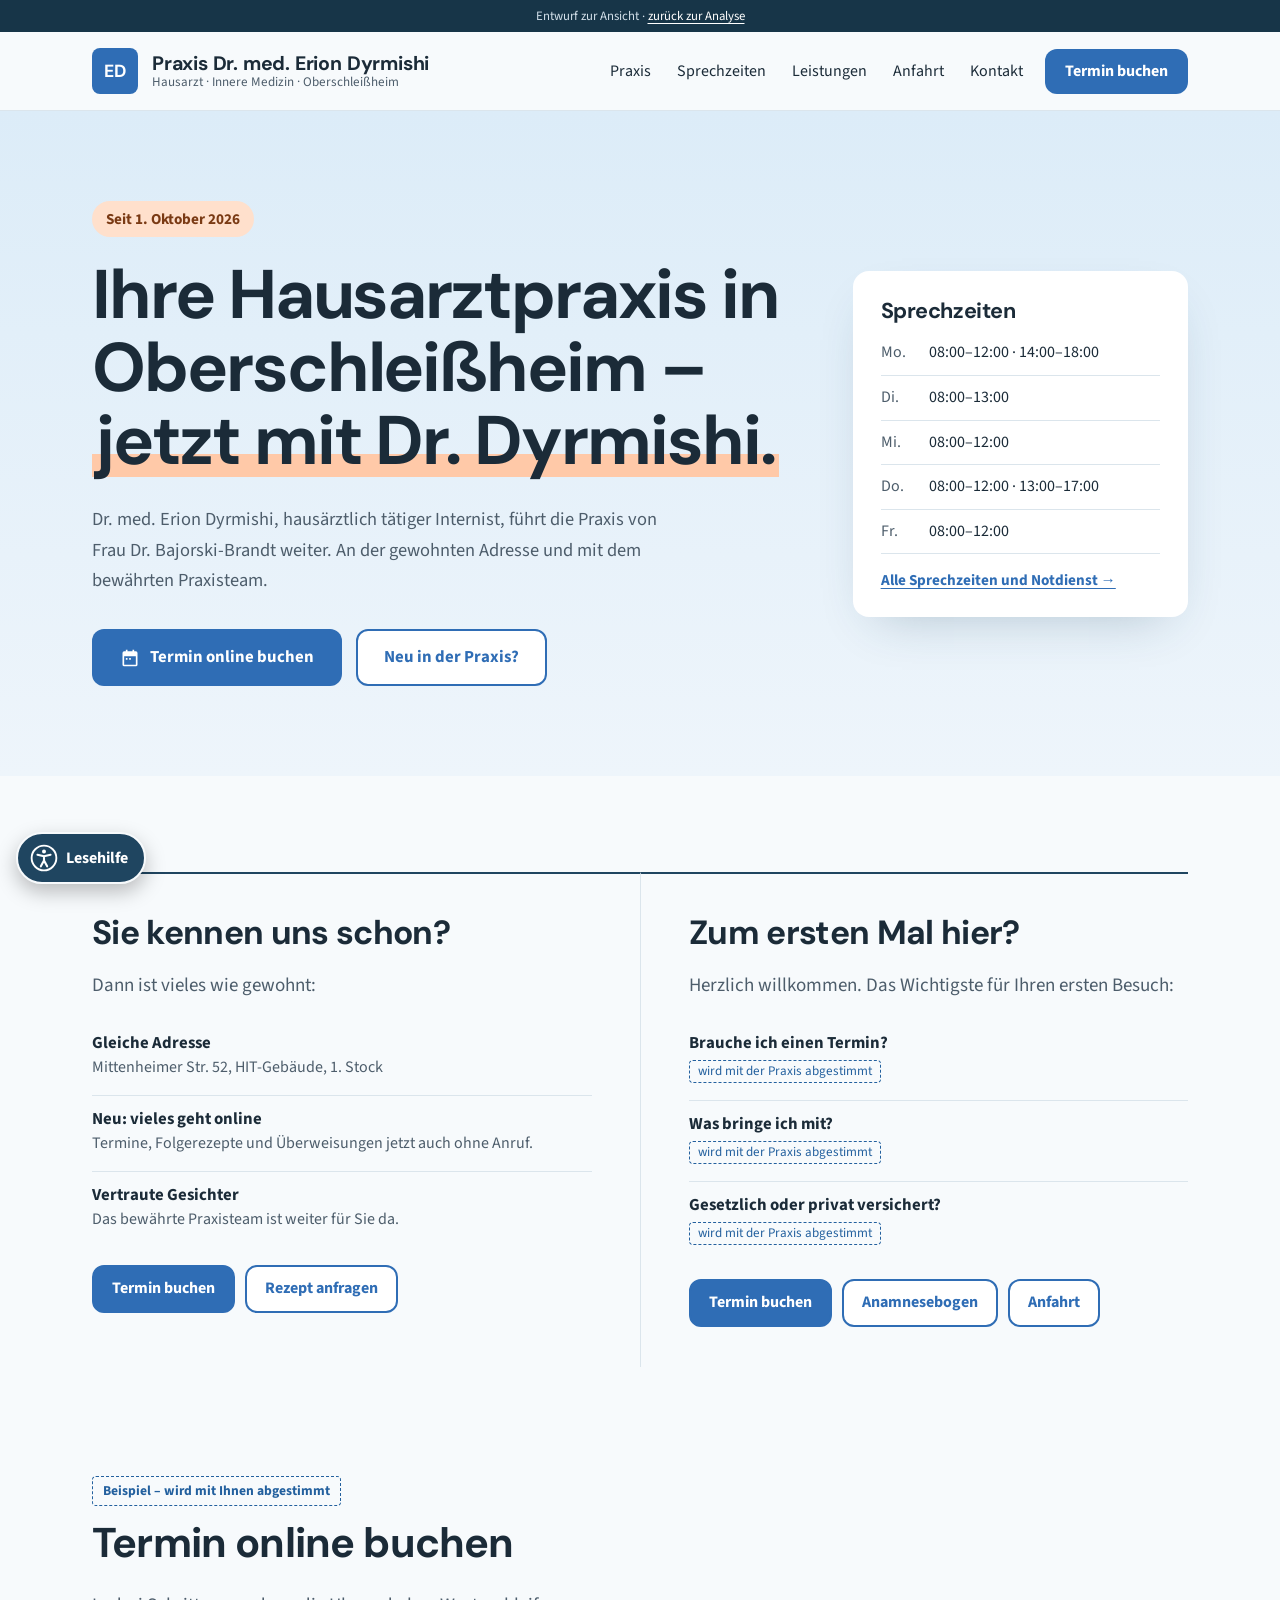
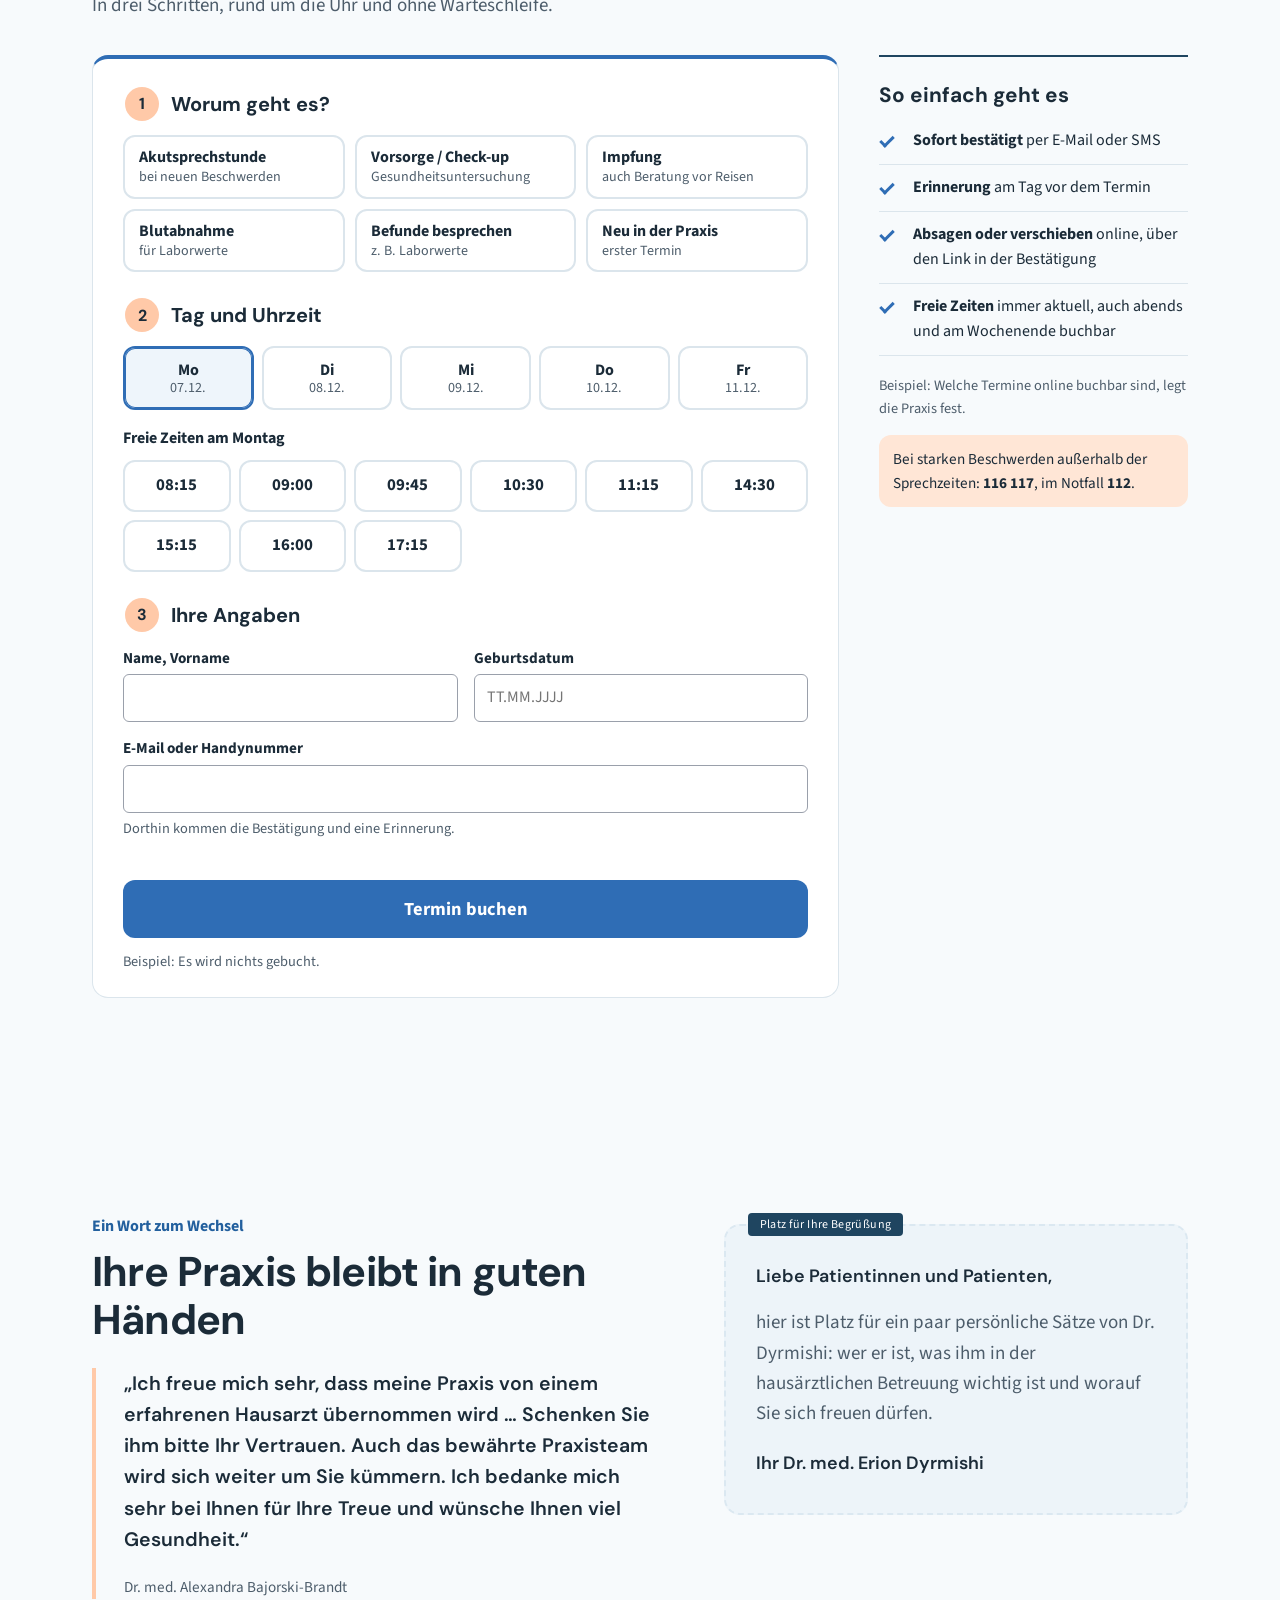
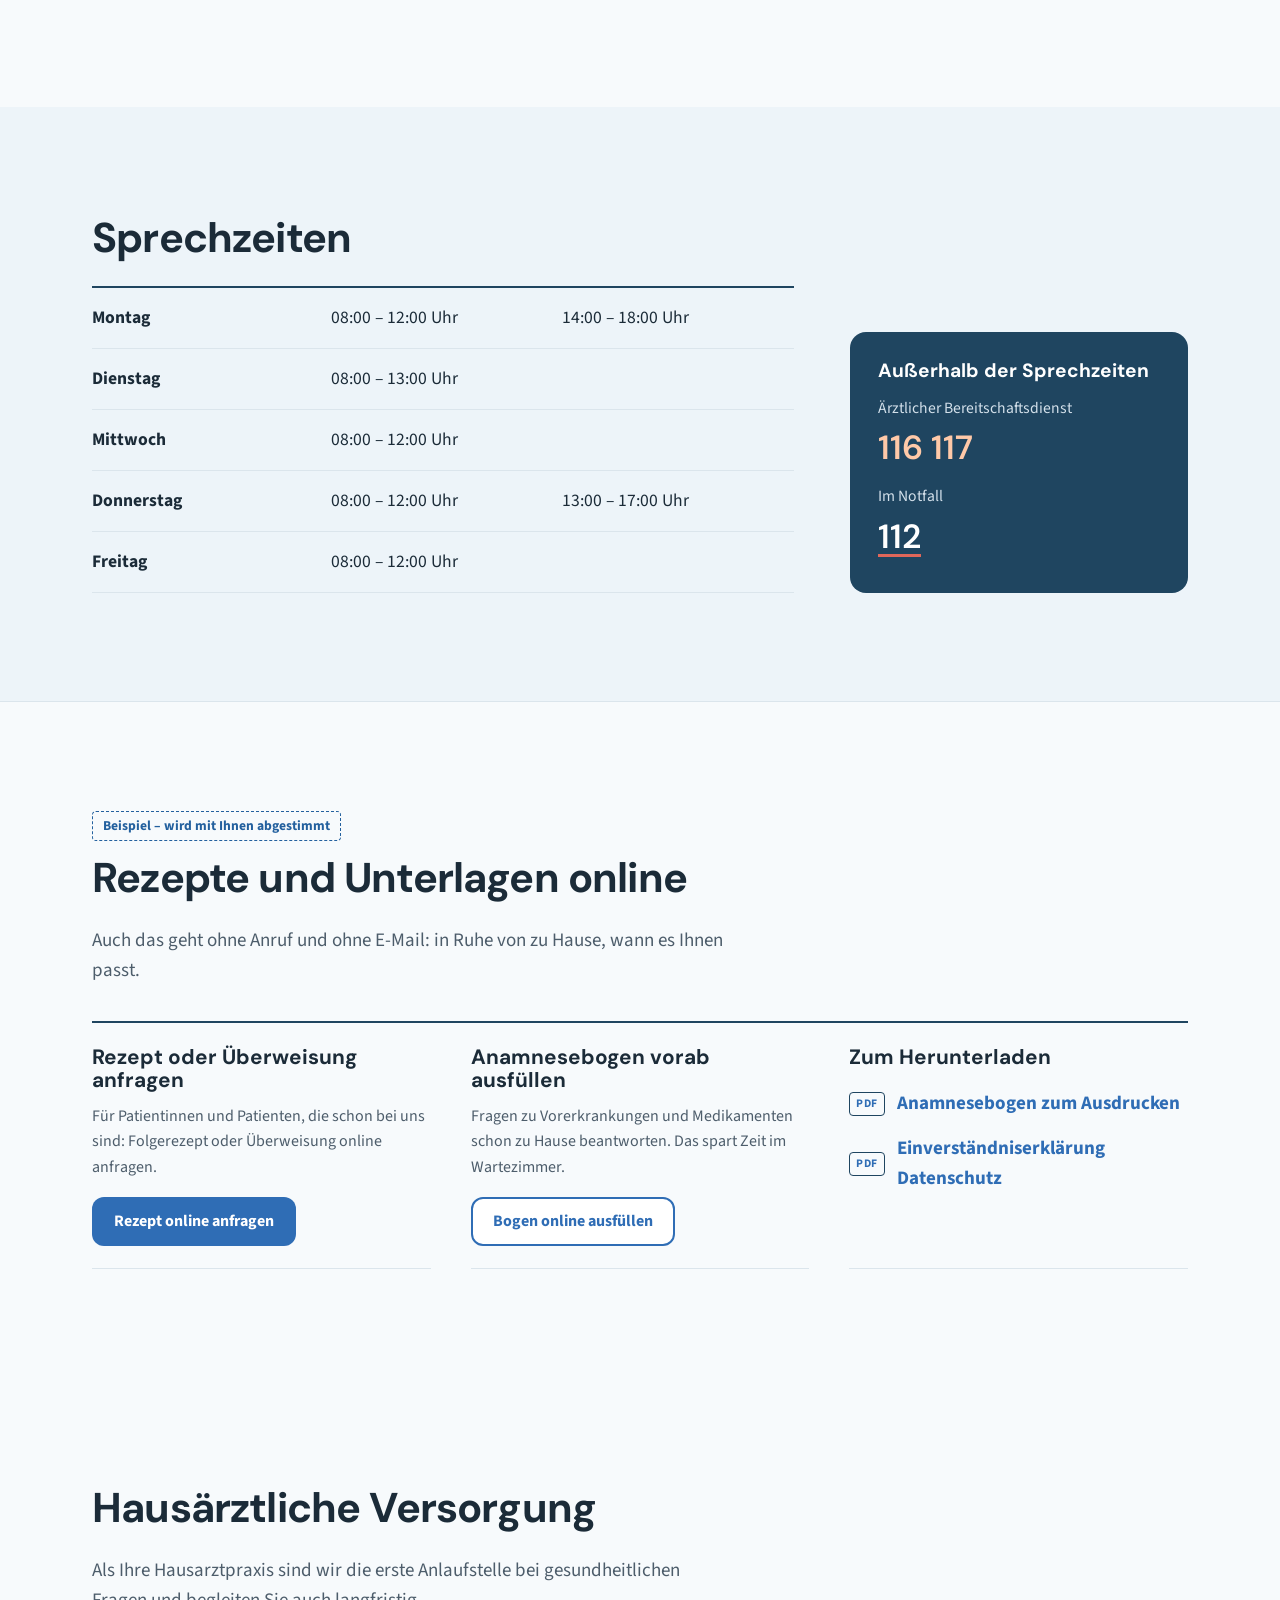
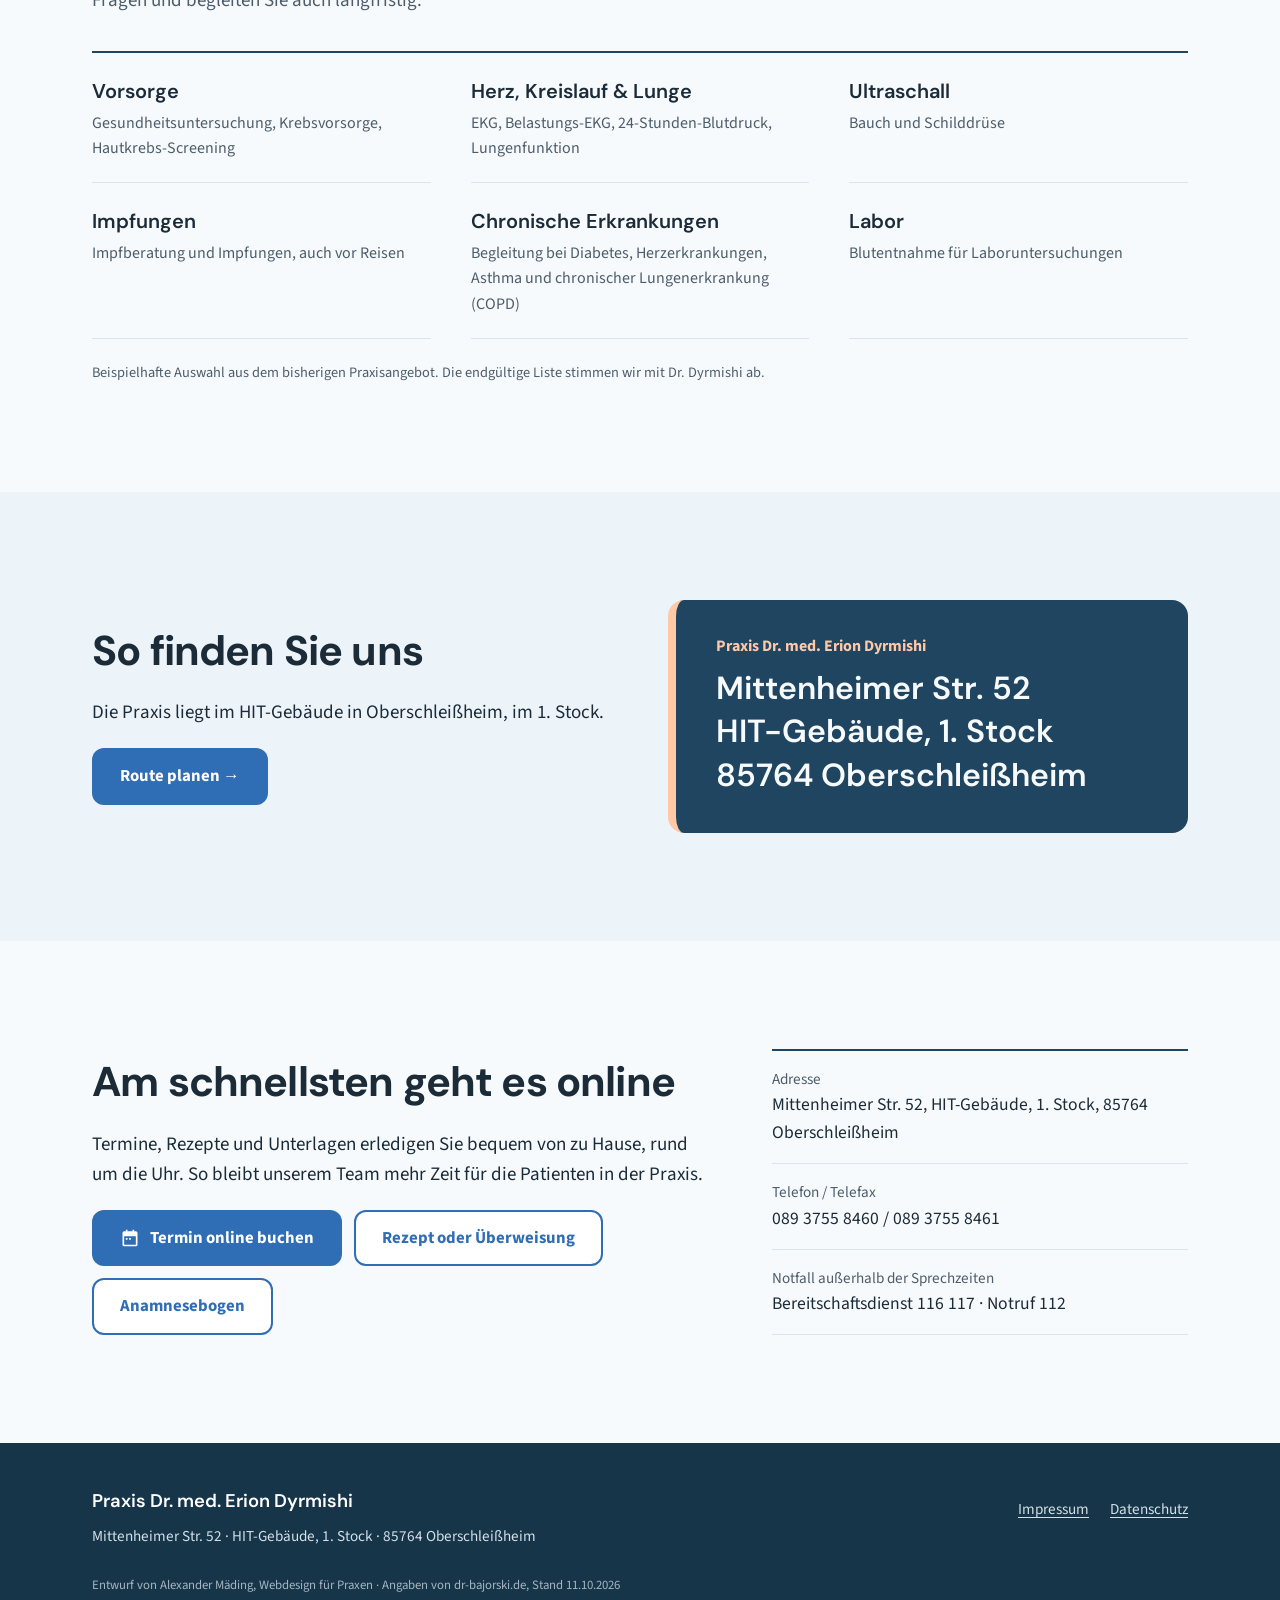
==== commit 3cb28a7f: "sprechzeiten-karte: doppelten buchen-knopf raus, hero reicht" ====
--- a/startseite/index.html
+++ b/startseite/index.html
@@ -70,7 +70,7 @@
       </div>
     </div>
 
-    <!-- Sprechzeiten-Karte statt Foto. Handy: nur "Heute" + Buchen-Knopf (per CSS/JS) -->
+    <!-- Sprechzeiten-Karte statt Foto. Handy: nur "Heute" (per CSS/JS) -->
     <aside class="zeiten-karte" aria-labelledby="karte-titel">
       <h2 class="karte-titel" id="karte-titel">Sprechzeiten</h2>
       <p class="heute-zeile js-heute" hidden></p>
@@ -81,7 +81,6 @@
         <tr data-tag="4"><th scope="row">Do.</th><td>08:00&ndash;12:00 &middot; 13:00&ndash;17:00</td></tr>
         <tr data-tag="5"><th scope="row">Fr.</th><td>08:00&ndash;12:00</td></tr>
       </table>
-      <a class="zeiten-termin" href="#termin"><svg class="icon" viewBox="0 0 24 24" aria-hidden="true"><path d="M7 2v2H5a2 2 0 0 0-2 2v14a2 2 0 0 0 2 2h14a2 2 0 0 0 2-2V6a2 2 0 0 0-2-2h-2V2h-2v2H9V2H7zM5 10h14v10H5V10zm2 2v2h2v-2H7zm4 0v2h2v-2h-2z"/></svg>Termin online buchen</a>
       <a class="alle-zeiten" href="#sprechzeiten">Alle Sprechzeiten und Notdienst &rarr;</a>
     </aside>
   </div>
--- a/startseite/css/seite.css
+++ b/startseite/css/seite.css
@@ -232,28 +232,11 @@
   vertical-align: 2px;
 }
 .heute-zeile { display: none; }
-/* Buchen-Knopf in der Karte statt Telefonnummer */
-.zeiten-termin {
-  display: flex;
-  align-items: center;
-  justify-content: center;
-  gap: 10px;
-  min-height: 52px;
-  margin-top: 16px;
-  padding: 12px;
-  border-radius: 12px;
-  background: var(--blau);
-  color: #fff;
-  font-weight: 700;
-  font-size: 1.05rem;
-  text-decoration: none;
-}
-.zeiten-termin:hover { background: var(--blau-dunkel); color: #fff; }
-.alle-zeiten { display: block; padding: 10px 0 2px; font-size: .95rem; font-weight: 700; }
+.alle-zeiten { display: block; padding: 14px 0 2px; font-size: .95rem; font-weight: 700; }
 
 /* Zwei Wege */
 .wege { background: var(--papier); padding: clamp(56px, 8vw, 96px) 0 0; }
-.wege-inner { display: grid; grid-template-columns: 1fr 1fr; gap: 0; }
+.wege-inner { display: grid; grid-template-columns: minmax(0, 1fr) minmax(0, 1fr); gap: 0; }
 .weg { border-top: 2px solid var(--tiefblau); }
 .weg { padding: 40px 48px 40px 0; }
 .weg-neu { padding: 40px 0 40px 48px; border-left: 1px solid var(--linie); }
@@ -274,7 +257,7 @@
   font-size: .82rem !important;
 }
 /* Schnell-Links als kompakte Knöpfe nebeneinander (auch auf dem Handy in einer Reihe) */
-.weg-links { margin: 18px 0 0; display: grid; grid-auto-flow: column; grid-auto-columns: max-content; gap: 10px; }
+.weg-links { margin: 18px 0 0; display: flex; flex-wrap: wrap; gap: 10px; }
 .weg-links a {
   display: flex; align-items: center; justify-content: center;
   min-height: 48px; padding: 8px 18px;
@@ -516,7 +499,6 @@
   .hero-btns { margin-top: 20px; }
   .hero-btns .btn { flex: 1 1 auto; }
   /* Telefon steht in der Karte, im Hero nur einmal */
-  .hero-haupt { display: none; } /* Handy: Buchen-Knopf steht in der Karte direkt darunter */
   .btn { white-space: nowrap; padding: 12px 20px; }
   /* Karte: nur "Heute" + Telefon */
   .zeiten-karte { padding: 20px 20px 16px; }
@@ -629,8 +611,8 @@
 }
 @media (max-width: 720px) {
   .feld-reihe { grid-template-columns: 1fr; }
-  .weg-links { grid-auto-columns: 1fr; gap: 8px; }
-  .weg-links a { min-height: 48px; padding: 6px 4px; font-size: .9rem; line-height: 1.2; }
+  .weg-links { display: grid; grid-auto-flow: column; grid-auto-columns: 1fr; gap: 8px; }
+  .weg-links a { min-height: 48px; padding: 6px 4px; font-size: .88rem; line-height: 1.2; }
 }
 
 /* Kontakt: drei Online-Wege als Knöpfe, Telefon nur klein in der Liste */
